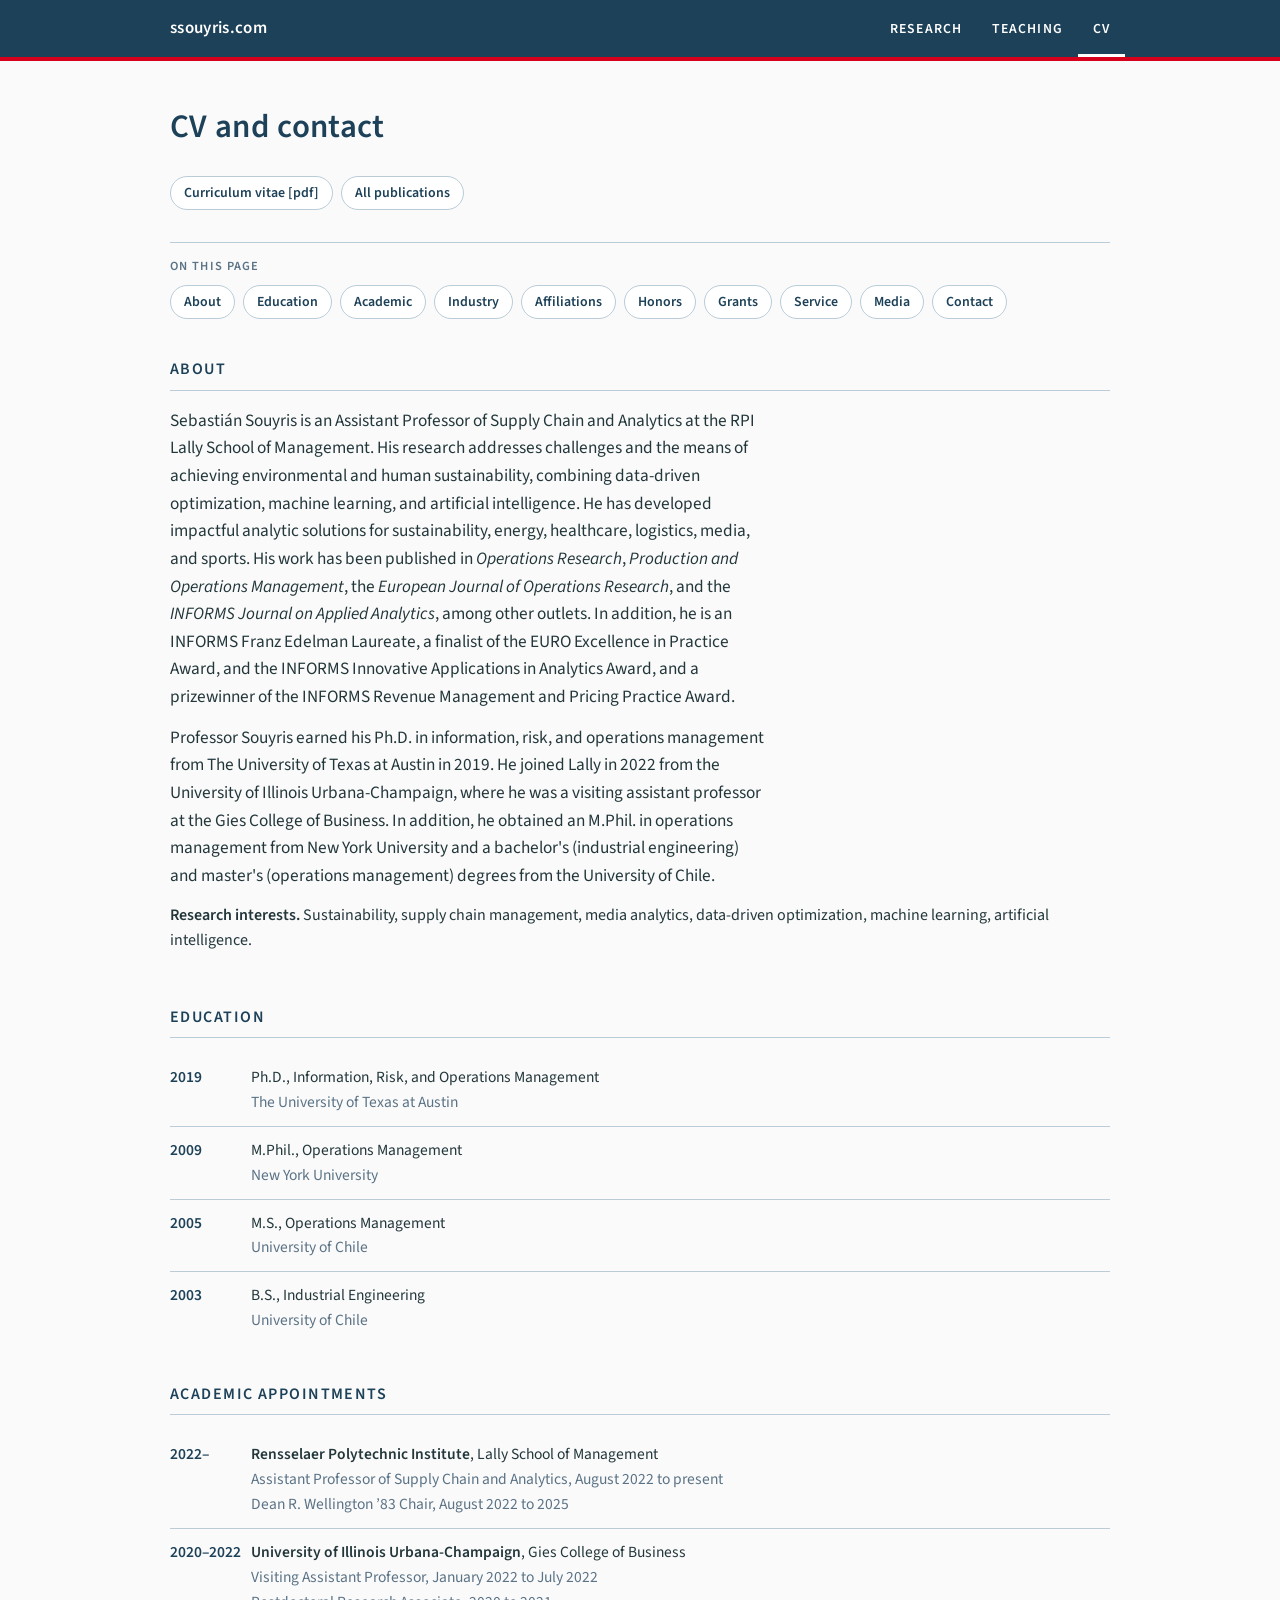
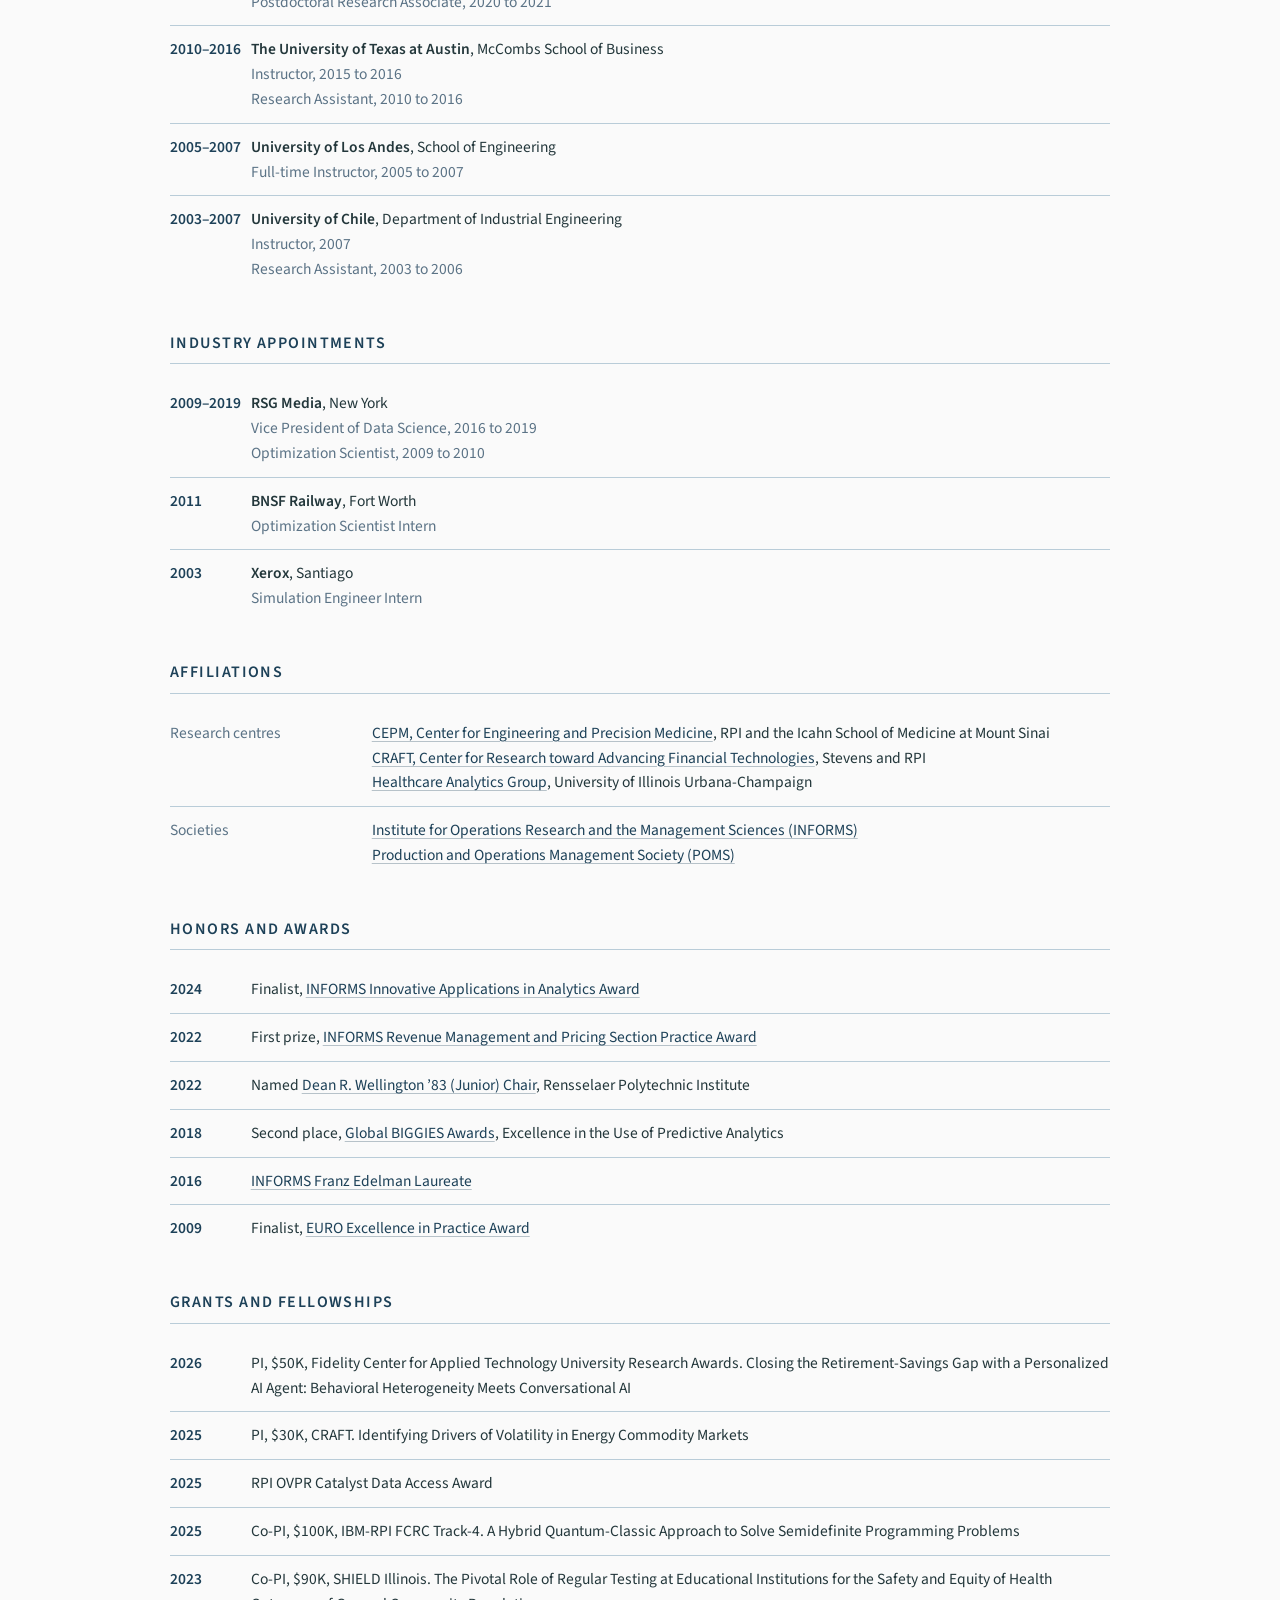
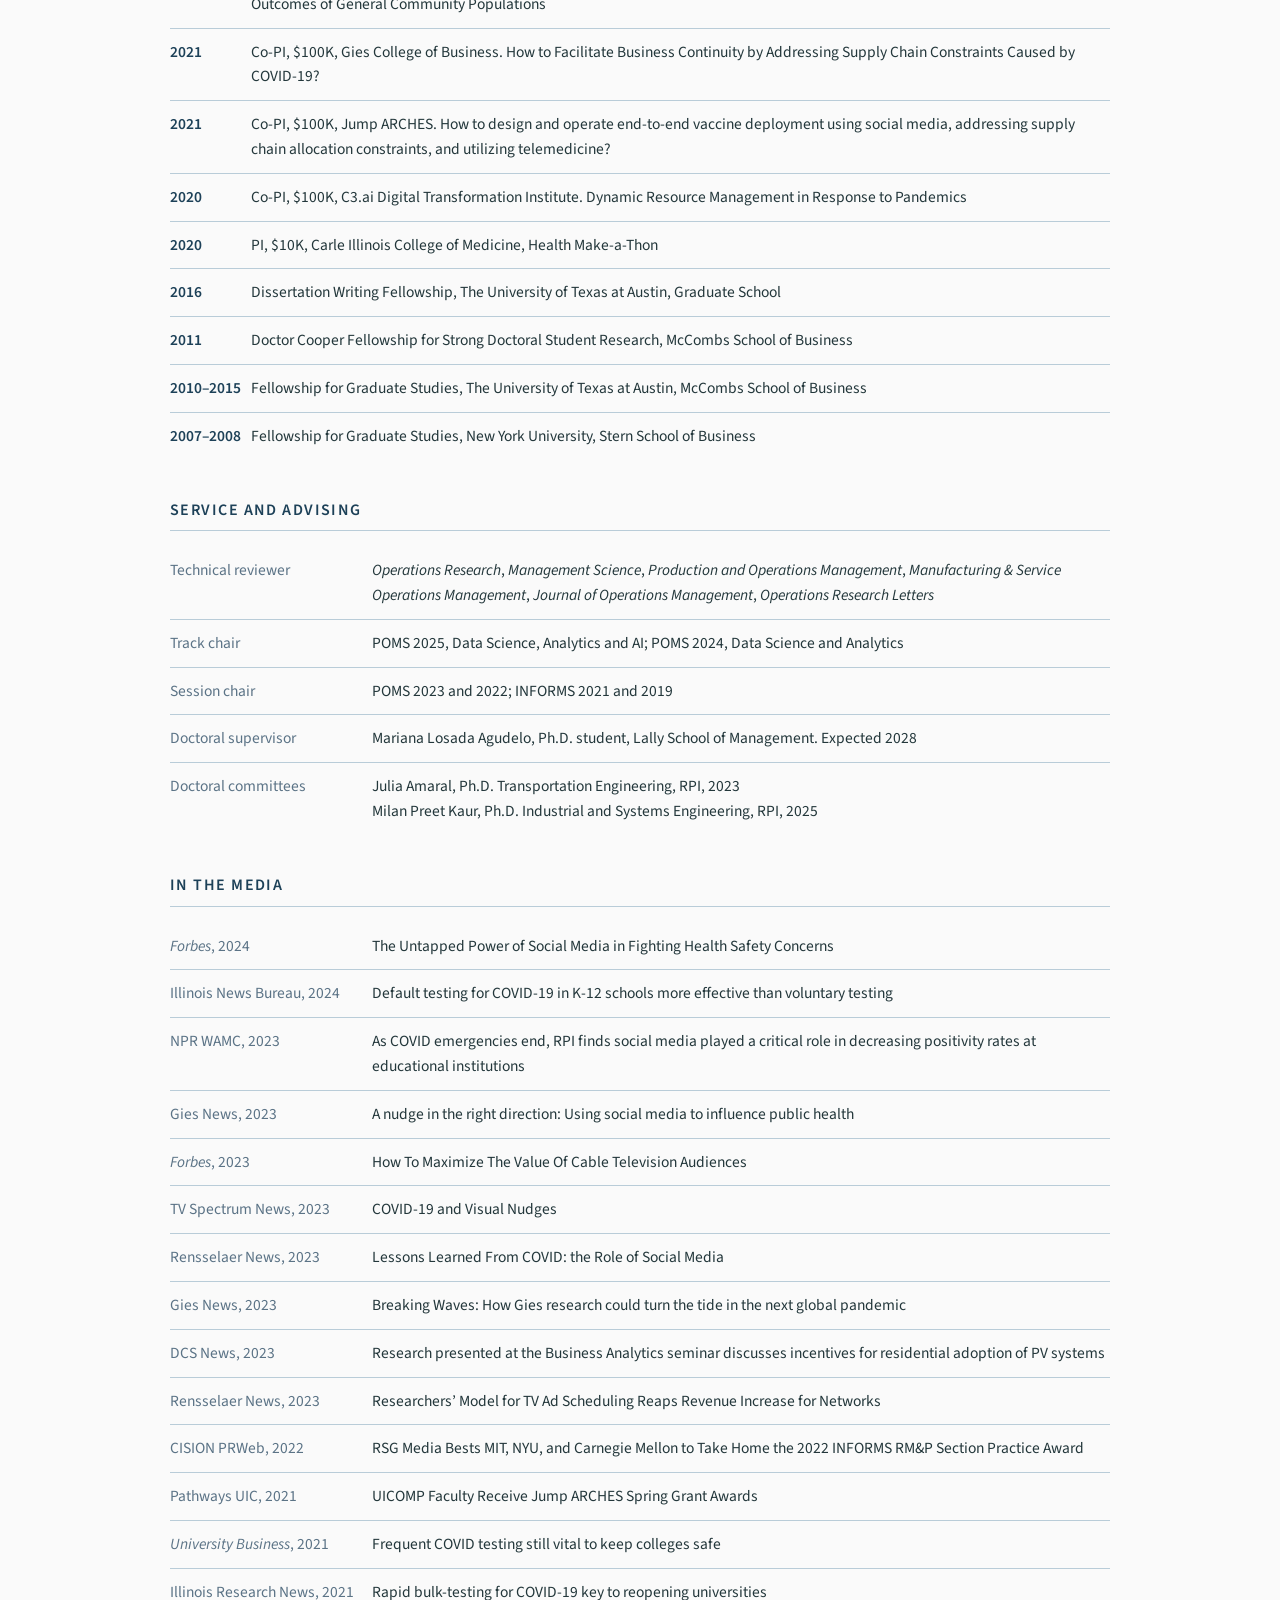
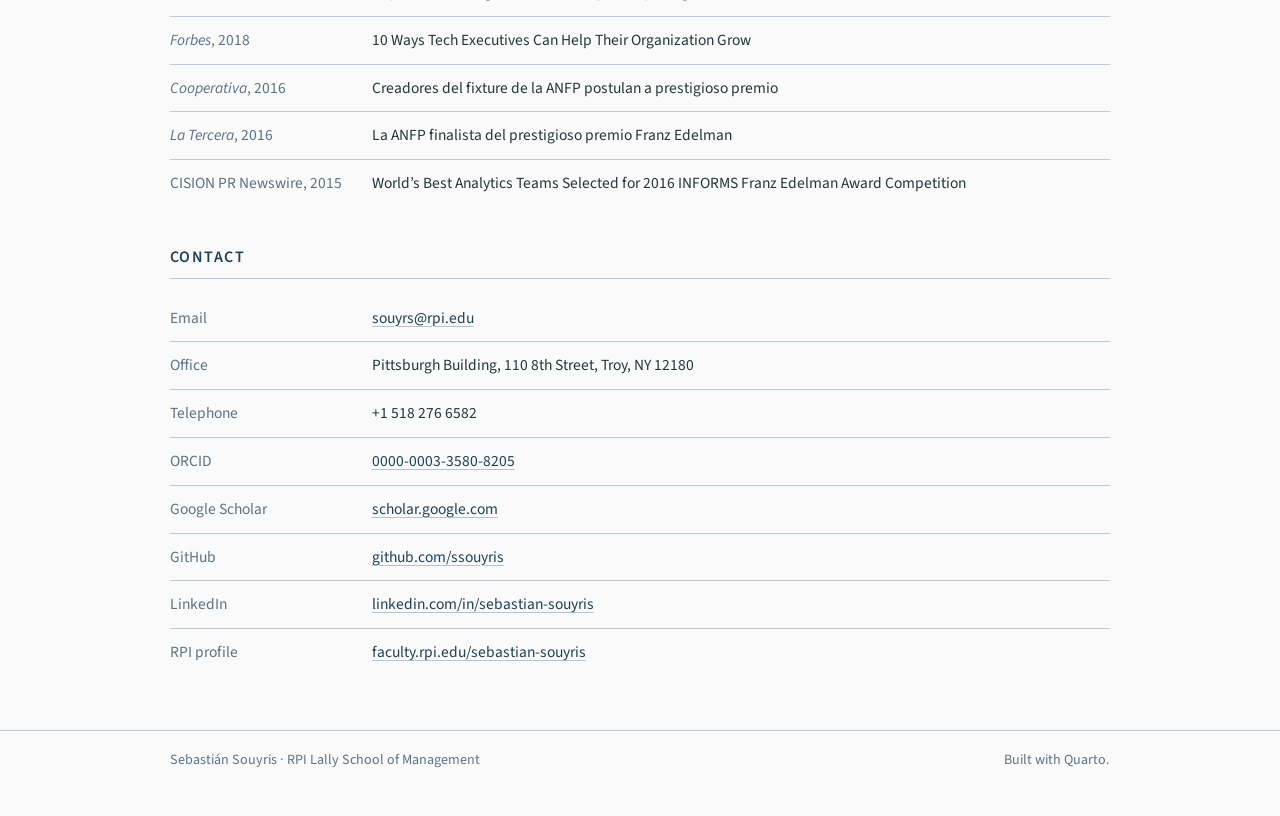
==== cv.html @ 38953be2 "Publish 2026-09-13 21:06 UTC (src fe95e74)" ====
<!DOCTYPE html>
<html xmlns="http://www.w3.org/1999/xhtml" lang="en" xml:lang="en"><head>

<meta charset="utf-8">
<meta name="generator" content="quarto-1.10.18">

<meta name="viewport" content="width=device-width, initial-scale=1.0, user-scalable=yes">

<meta name="description" content="Education, appointments, affiliations, grants, recognition, press, and contact details.">

<title>CV and contact | Sebastián Souyris</title>
<style>
/* Default styles provided by pandoc.
** See https://pandoc.org/MANUAL.html#variables-for-html for config info.
*/
span.smallcaps{font-variant: small-caps;}
div.columns{display: flex; gap: 1.5em;}
div.column{flex: auto;}
@media screen {
div.columns{gap: min(4vw, 1.5em);}
div.column{overflow-x: auto;}
}
div.hanging-indent{margin-left: 1.5em; text-indent: -1.5em;}
ul.task-list{list-style: none;}
ul.task-list li input[type="checkbox"] {
  width: 0.8em;
  margin: 0 0.8em 0.2em -1em; /* quarto-specific, see https://github.com/quarto-dev/quarto-cli/issues/4556 */ 
  vertical-align: middle;
}
.display.math{display: block; text-align: center; margin: 0.5rem auto;}
</style>


<!-- ============================================================
     _includes/head.html
     Wired to `include-in-header` in _quarto.yml, so it reaches all five
     pages. It carries the stylesheet, the icons, and the half of the
     link-preview card that is the same on every page.

     The paths are relative and the site is served from the ORIGIN ROOT
     (https://ssouyris.com/ since September 2026, no path prefix), so
     "assets/site.css" resolves from every page. A course site under
     /MGMT_4100/ would need the same care in reverse; this one does not.

     THE OTHER HALF OF THE CARD IS WRITTEN BY og.py, the second
     post-render step: og:title, og:description and og:url differ per
     page and are derived there from the page's own <title> and
     description, so neither is written twice. Everything below is
     invariant, which is what makes a static include the right place for
     it.

     og:image IS ABSOLUTE AND HAS TO BE. A crawler is not a browser
     resolving a relative path against the document; LinkedIn, Slack and
     X drop a relative og:image silently, which is the usual reason a
     link renders as a bare grey rectangle. This is the one absolute URL
     on the site, and it costs no request at page load because nothing
     but a crawler ever fetches it.

     THE CARD AND THE ICONS ARE BUILT, NOT DRAWN BY HAND:
     `python3 _design/make-card.py` regenerates all three from the
     portrait and the palette. Run it when the photograph or the design
     changes; the outputs are committed.

     NO <meta name="robots"> HERE. The course decks carry a noindex meta;
     this site is meant to be found. publish.sh fails if one appears.
     ============================================================ -->
<link rel="stylesheet" href="assets/site.css">
<meta name="author" content="Sebastián Souyris">

<!-- The tab mark. A 48-pixel PNG rather than a .ico: every browser in
     use reads PNG here, and one file at one size is one thing to keep
     right. apple-touch-icon is the home-screen tile on iOS, which
     ignores rel="icon" and falls back to a screenshot without it. -->
<link rel="icon" href="assets/favicon.png" type="image/png">
<link rel="apple-touch-icon" href="assets/apple-touch-icon.png">

<meta property="og:type" content="profile">
<meta property="og:site_name" content="Sebastián Souyris">
<meta property="og:locale" content="en_US">
<meta property="og:image" content="https://ssouyris.com/assets/og-card.png">
<meta property="og:image:width" content="1200">
<meta property="og:image:height" content="630">
<meta property="og:image:alt" content="Sebastián Souyris, Assistant Professor of Supply Chain and Analytics at the RPI Lally School of Management">

<!-- summary_large_image is the full-width card. The default, "summary",
     crops the same file to a small square beside the text and wastes
     the photograph. -->
<meta name="twitter:card" content="summary_large_image">
<meta name="twitter:image" content="https://ssouyris.com/assets/og-card.png">
<meta name="twitter:image:alt" content="Sebastián Souyris, Assistant Professor of Supply Chain and Analytics at the RPI Lally School of Management">


<!-- og.py: generated, do not edit here -->
<meta property="og:title" content="CV and contact">
<meta property="og:description" content="Education, appointments, affiliations, grants, recognition, press, and contact details.">
<meta property="og:url" content="https://ssouyris.com/cv.html">
<meta name="twitter:title" content="CV and contact">
<meta name="twitter:description" content="Education, appointments, affiliations, grants, recognition, press, and contact details.">
<!-- /og.py -->
</head>

<body>

<!-- ============================================================
     _includes/nav.html
     Wired to `include-before-body`, so every page opens with it.

     The CURRENT-PAGE marker is not here. One file serves five pages, so
     each page sets its own by writing
         <style>#nav-research{box-shadow:inset 0 -3px 0 #fff}</style>
     inside its own body block. CSS in the body is valid and applies, and
     it keeps the whole nav in one file.

     THREE ITEMS, NOT FOUR, since September 2026. `Research` and
     `Publications` were two views of the same dataset: the working
     papers appeared on both, under different groupings, so every visitor
     arriving at the bar had to guess which one held what they wanted and
     the guess cost a page load either way.

     Research keeps the slot because it is the thinking, four areas and
     the argument for each, which is the thing Google Scholar and SSRN
     cannot give anyone. publications.html is still published, still
     indexed, and is reached three ways: a chip at the top of the
     research page, the home page's selected block, and the CV.

     `#nav-publications` IS DELIBERATELY STILL DEFINED in site.css.
     publications.html sets it in its own body block, finds nothing in
     the bar, and marks its parent Research instead, which is where a
     reader on that page believes they are.
     ============================================================ -->
<a class="skip" href="#content">Skip to content</a>
<div class="topbar">
  <div class="inner">
    <!-- THE BRAND IS THE DOMAIN, not the name, since 13 September 2026.
         It matches the band across the top of the social card, which
         Sebasti&aacute;n asked the site to follow. The name is set large in
         the hero on the home page and is the <title> of every page, so
         it is not lost; what the bar carries instead is the address. -->
    <a class="brand" id="nav-home" href="index.html">ssouyris.com</a>
    <nav aria-label="Main">
      <a id="nav-research" href="research.html">Research</a>
      <a id="nav-teaching" href="teaching.html">Teaching</a>
      <a id="nav-cv" href="cv.html">CV</a>
    </nav>
  </div>
</div>
<main id="content">

<header id="title-block-header">
<h1 class="title">CV and contact | Sebastián Souyris</h1>

</header>


<style>#nav-cv{box-shadow:inset 0 -3px 0 #fff}</style>

<div class="band">
  <div class="pagehead">
    <h1>CV and contact</h1>
    <div class="chips">
      <a href="https://rpi.box.com/s/ws2qehr54d5icou5kx9tjodp3u2fgahl" target="_blank" rel="noopener">Curriculum vitae [pdf]</a>
      <!-- publications.html left the nav bar in September 2026, so every
           page that a reader can plausibly be on when they want the full
           list has to offer it. This page lists grants, awards and press
           and names no paper, which makes it the likeliest place to want
           one. -->
      <a href="publications.html">All publications</a>
    </div>
  </div>

  <!-- THE SECTION INDEX. Ten sections and four screens; before this the
       only way to reach Grants was to scroll past six other sections.
       The `id` on each <section> is what these point at, so adding a
       section means adding both, and site.css gives `section.sec[id]` a
       scroll-margin so the sticky bar does not cover the heading.

       NO `target`/`rel` HERE. These stay on the page, and the site's
       rule is that only a link that leaves it opens a window. -->
  <nav class="jumps" aria-label="Sections on this page">
    <span class="eyebrow">On this page</span>
    <div class="chips">
      <a href="#about">About</a>
      <a href="#education">Education</a>
      <a href="#academic">Academic</a>
      <a href="#industry">Industry</a>
      <a href="#affiliations">Affiliations</a>
      <a href="#honors">Honors</a>
      <a href="#grants">Grants</a>
      <a href="#service">Service</a>
      <a href="#media">Media</a>
      <a href="#contact">Contact</a>
    </div>
  </nav>

  <section class="sec" id="about">
    <h2>About</h2>
    <p class="lede">Sebastián Souyris is an Assistant Professor of
    Supply Chain and Analytics at the RPI Lally School of Management. His
    research addresses challenges and the means of achieving
    environmental and human sustainability, combining data-driven
    optimization, machine learning, and artificial intelligence. He has
    developed impactful analytic solutions for sustainability, energy,
    healthcare, logistics, media, and sports. His work has been published
    in <em>Operations Research</em>, <em>Production and Operations
    Management</em>, the <em>European Journal of Operations Research</em>,
    and the <em>INFORMS Journal on Applied Analytics</em>, among other
    outlets. In addition, he is an INFORMS Franz Edelman Laureate, a
    finalist of the EURO Excellence in Practice Award, and the INFORMS
    Innovative Applications in Analytics Award, and a prizewinner of the
    INFORMS Revenue Management and Pricing Practice Award.</p>
    <p class="lede">Professor Souyris earned his Ph.D. in information,
    risk, and operations management from The University of Texas at
    Austin in 2019. He joined Lally in 2022 from the University of
    Illinois Urbana-Champaign, where he was a visiting assistant
    professor at the Gies College of Business. In addition, he obtained
    an M.Phil. in operations management from New York University and a
    bachelor's (industrial engineering) and master's (operations
    management) degrees from the University of Chile.</p>
    <p><strong>Research interests.</strong> Sustainability, supply chain
    management, media analytics, data-driven optimization, machine
    learning, artificial intelligence.</p>
  </section>

  <section class="sec" id="education">
    <h2>Education</h2>
    
<table class="rows caption-top">
<colgroup>
<col style="width: 50%">
<col style="width: 50%">
</colgroup>
<tbody>
<tr class="odd">
<td class="yr">2019</td>
<td>Ph.D., Information, Risk, and Operations Management<br>
<span style="color:var(--muted)">The University of Texas at Austin</span></td>
</tr>
<tr class="even">
<td class="yr">2009</td>
<td>M.Phil., Operations Management<br>
<span style="color:var(--muted)">New York University</span></td>
</tr>
<tr class="odd">
<td class="yr">2005</td>
<td>M.S., Operations Management<br>
<span style="color:var(--muted)">University of Chile</span></td>
</tr>
<tr class="even">
<td class="yr">2003</td>
<td>B.S., Industrial Engineering<br>
<span style="color:var(--muted)">University of Chile</span></td>
</tr>
</tbody>
</table>

  </section>

  <section class="sec" id="academic">
    <h2>Academic appointments</h2>
    
<table class="rows caption-top">
<colgroup>
<col style="width: 50%">
<col style="width: 50%">
</colgroup>
<tbody>
<tr class="odd">
<td class="yr">2022–</td>
<td><strong>Rensselaer Polytechnic Institute</strong>, Lally School of Management<br>
<span style="color:var(--muted)">Assistant Professor of Supply Chain and Analytics, August 2022 to present<br>
Dean R. Wellington ’83 Chair, August 2022 to 2025</span></td>
</tr>
<tr class="even">
<td class="yr">2020–2022</td>
<td><strong>University of Illinois Urbana-Champaign</strong>, Gies College of Business<br>
<span style="color:var(--muted)">Visiting Assistant Professor, January 2022 to July 2022<br>
Postdoctoral Research Associate, 2020 to 2021</span></td>
</tr>
<tr class="odd">
<td class="yr">2010–2016</td>
<td><strong>The University of Texas at Austin</strong>, McCombs School of Business<br>
<span style="color:var(--muted)">Instructor, 2015 to 2016<br>
Research Assistant, 2010 to 2016</span></td>
</tr>
<tr class="even">
<td class="yr">2005–2007</td>
<td><strong>University of Los Andes</strong>, School of Engineering<br>
<span style="color:var(--muted)">Full-time Instructor, 2005 to 2007</span></td>
</tr>
<tr class="odd">
<td class="yr">2003–2007</td>
<td><strong>University of Chile</strong>, Department of Industrial Engineering<br>
<span style="color:var(--muted)">Instructor, 2007<br>
Research Assistant, 2003 to 2006</span></td>
</tr>
</tbody>
</table>

  </section>

  <section class="sec" id="industry">
    <h2>Industry appointments</h2>
    
<table class="rows caption-top">
<colgroup>
<col style="width: 50%">
<col style="width: 50%">
</colgroup>
<tbody>
<tr class="odd">
<td class="yr">2009–2019</td>
<td><strong>RSG Media</strong>, New York<br>
<span style="color:var(--muted)">Vice President of Data Science, 2016 to 2019<br>
Optimization Scientist, 2009 to 2010</span></td>
</tr>
<tr class="even">
<td class="yr">2011</td>
<td><strong>BNSF Railway</strong>, Fort Worth<br>
<span style="color:var(--muted)">Optimization Scientist Intern</span></td>
</tr>
<tr class="odd">
<td class="yr">2003</td>
<td><strong>Xerox</strong>, Santiago<br>
<span style="color:var(--muted)">Simulation Engineer Intern</span></td>
</tr>
</tbody>
</table>

  </section>

  <section class="sec" id="affiliations">
    <h2>Affiliations</h2>
    
<table class="rows caption-top">
<colgroup>
<col style="width: 50%">
<col style="width: 50%">
</colgroup>
<tbody>
<tr class="odd">
<td class="out">Research centres</td>
<td><a href="https://cepmresearch.org/" target="_blank" rel="noopener">CEPM, Center for Engineering and Precision Medicine</a>, RPI and the Icahn School of Medicine at Mount Sinai<br>
<a href="https://www.stevens.edu/craft" target="_blank" rel="noopener">CRAFT, Center for Research toward Advancing Financial Technologies</a>, Stevens and RPI<br>
<a href="https://heartanalytics.github.io/" target="_blank" rel="noopener">Healthcare Analytics Group</a>, University of Illinois Urbana-Champaign</td>
</tr>
<tr class="even">
<td class="out">Societies</td>
<td><a href="https://www.informs.org/" target="_blank" rel="noopener">Institute for Operations Research and the Management Sciences (INFORMS)</a><br>
<a href="https://www.poms.org/" target="_blank" rel="noopener">Production and Operations Management Society (POMS)</a></td>
</tr>
</tbody>
</table>

  </section>

  <section class="sec" id="honors">
    <h2>Honors and awards</h2>
    
<table class="rows caption-top">
<tbody>
<tr class="odd">
<td class="yr">2024</td>
<td>Finalist, <a href="https://connect.informs.org/discussion/innovative-applications-in-analytics-award-iaaa-finalists-announced-2#bme06cbbeb-91c5-4976-9a1c-6512e06322a9" target="_blank" rel="noopener">INFORMS Innovative Applications in Analytics Award</a></td>
</tr>
<tr class="even">
<td class="yr">2022</td>
<td>First prize, <a href="https://www.informs.org/Recognizing-Excellence/Community-Prizes/Revenue-Management-and-Pricing/Revenue-Management-and-Pricing-Practice-Award" target="_blank" rel="noopener">INFORMS Revenue Management and Pricing Section Practice Award</a></td>
</tr>
<tr class="odd">
<td class="yr">2022</td>
<td>Named <a href="https://catalog.rpi.edu/content.php?catoid=24&amp;navoid=608" target="_blank" rel="noopener">Dean R. Wellington ’83 (Junior) Chair</a>, Rensselaer Polytechnic Institute</td>
</tr>
<tr class="even">
<td class="yr">2018</td>
<td>Second place, <a href="https://newyork.bigdatamedia.org/winners/" target="_blank" rel="noopener">Global BIGGIES Awards</a>, Excellence in the Use of Predictive Analytics</td>
</tr>
<tr class="odd">
<td class="yr">2016</td>
<td><a href="https://www.informs.org/Recognizing-Excellence/INFORMS-Prizes/Franz-Edelman-Award/Franz-Edelman-Laureates2/Franz-Edelman-Laureates-Class-of-2016" target="_blank" rel="noopener">INFORMS Franz Edelman Laureate</a></td>
</tr>
<tr class="even">
<td class="yr">2009</td>
<td>Finalist, <a href="https://www.euro-online.org/web/pages/1667/previous-finalists-and-winners" target="_blank" rel="noopener">EURO Excellence in Practice Award</a></td>
</tr>
</tbody>
</table>

  </section>

  <section class="sec" id="grants">
    <h2>Grants and fellowships</h2>
    
<table class="rows caption-top">
<tbody>
<tr class="odd">
<td class="yr">2026</td>
<td>PI, $50K, Fidelity Center for Applied Technology University Research Awards. Closing the Retirement-Savings Gap with a Personalized AI Agent: Behavioral Heterogeneity Meets Conversational AI</td>
</tr>
<tr class="even">
<td class="yr">2025</td>
<td>PI, $30K, CRAFT. Identifying Drivers of Volatility in Energy Commodity Markets</td>
</tr>
<tr class="odd">
<td class="yr">2025</td>
<td>RPI OVPR Catalyst Data Access Award</td>
</tr>
<tr class="even">
<td class="yr">2025</td>
<td>Co-PI, $100K, IBM-RPI FCRC Track-4. A Hybrid Quantum-Classic Approach to Solve Semidefinite Programming Problems</td>
</tr>
<tr class="odd">
<td class="yr">2023</td>
<td>Co-PI, $90K, SHIELD Illinois. The Pivotal Role of Regular Testing at Educational Institutions for the Safety and Equity of Health Outcomes of General Community Populations</td>
</tr>
<tr class="even">
<td class="yr">2021</td>
<td>Co-PI, $100K, Gies College of Business. How to Facilitate Business Continuity by Addressing Supply Chain Constraints Caused by COVID-19?</td>
</tr>
<tr class="odd">
<td class="yr">2021</td>
<td>Co-PI, $100K, Jump ARCHES. How to design and operate end-to-end vaccine deployment using social media, addressing supply chain allocation constraints, and utilizing telemedicine?</td>
</tr>
<tr class="even">
<td class="yr">2020</td>
<td>Co-PI, $100K, C3.ai Digital Transformation Institute. Dynamic Resource Management in Response to Pandemics</td>
</tr>
<tr class="odd">
<td class="yr">2020</td>
<td>PI, $10K, Carle Illinois College of Medicine, Health Make-a-Thon</td>
</tr>
<tr class="even">
<td class="yr">2016</td>
<td>Dissertation Writing Fellowship, The University of Texas at Austin, Graduate School</td>
</tr>
<tr class="odd">
<td class="yr">2011</td>
<td>Doctor Cooper Fellowship for Strong Doctoral Student Research, McCombs School of Business</td>
</tr>
<tr class="even">
<td class="yr">2010–2015</td>
<td>Fellowship for Graduate Studies, The University of Texas at Austin, McCombs School of Business</td>
</tr>
<tr class="odd">
<td class="yr">2007–2008</td>
<td>Fellowship for Graduate Studies, New York University, Stern School of Business</td>
</tr>
</tbody>
</table>

  </section>

  <section class="sec" id="service">
    <h2>Service and advising</h2>
    
<table class="rows caption-top">
<colgroup>
<col style="width: 50%">
<col style="width: 50%">
</colgroup>
<tbody>
<tr class="odd">
<td class="out">Technical reviewer</td>
<td><em>Operations Research</em>, <em>Management Science</em>, <em>Production and Operations Management</em>, <em>Manufacturing &amp; Service Operations Management</em>, <em>Journal of Operations Management</em>, <em>Operations Research Letters</em></td>
</tr>
<tr class="even">
<td class="out">Track chair</td>
<td>POMS 2025, Data Science, Analytics and AI; POMS 2024, Data Science and Analytics</td>
</tr>
<tr class="odd">
<td class="out">Session chair</td>
<td>POMS 2023 and 2022; INFORMS 2021 and 2019</td>
</tr>
<tr class="even">
<td class="out">Doctoral supervisor</td>
<td>Mariana Losada Agudelo, Ph.D. student, Lally School of Management. Expected 2028</td>
</tr>
<tr class="odd">
<td class="out">Doctoral committees</td>
<td>Julia Amaral, Ph.D. Transportation Engineering, RPI, 2023<br>
Milan Preet Kaur, Ph.D. Industrial and Systems Engineering, RPI, 2025</td>
</tr>
</tbody>
</table>

  </section>

  <section class="sec" id="media">
    <h2>In the media</h2>
    
<table class="rows caption-top">
<tbody>
<tr class="odd">
<td class="out"><em>Forbes</em>, 2024</td>
<td>The Untapped Power of Social Media in Fighting Health Safety Concerns</td>
</tr>
<tr class="even">
<td class="out">Illinois News Bureau, 2024</td>
<td>Default testing for COVID-19 in K-12 schools more effective than voluntary testing</td>
</tr>
<tr class="odd">
<td class="out">NPR WAMC, 2023</td>
<td>As COVID emergencies end, RPI finds social media played a critical role in decreasing positivity rates at educational institutions</td>
</tr>
<tr class="even">
<td class="out">Gies News, 2023</td>
<td>A nudge in the right direction: Using social media to influence public health</td>
</tr>
<tr class="odd">
<td class="out"><em>Forbes</em>, 2023</td>
<td>How To Maximize The Value Of Cable Television Audiences</td>
</tr>
<tr class="even">
<td class="out">TV Spectrum News, 2023</td>
<td>COVID-19 and Visual Nudges</td>
</tr>
<tr class="odd">
<td class="out">Rensselaer News, 2023</td>
<td>Lessons Learned From COVID: the Role of Social Media</td>
</tr>
<tr class="even">
<td class="out">Gies News, 2023</td>
<td>Breaking Waves: How Gies research could turn the tide in the next global pandemic</td>
</tr>
<tr class="odd">
<td class="out">DCS News, 2023</td>
<td>Research presented at the Business Analytics seminar discusses incentives for residential adoption of PV systems</td>
</tr>
<tr class="even">
<td class="out">Rensselaer News, 2023</td>
<td>Researchers’ Model for TV Ad Scheduling Reaps Revenue Increase for Networks</td>
</tr>
<tr class="odd">
<td class="out">CISION PRWeb, 2022</td>
<td>RSG Media Bests MIT, NYU, and Carnegie Mellon to Take Home the 2022 INFORMS RM&amp;P Section Practice Award</td>
</tr>
<tr class="even">
<td class="out">Pathways UIC, 2021</td>
<td>UICOMP Faculty Receive Jump ARCHES Spring Grant Awards</td>
</tr>
<tr class="odd">
<td class="out"><em>University Business</em>, 2021</td>
<td>Frequent COVID testing still vital to keep colleges safe</td>
</tr>
<tr class="even">
<td class="out">Illinois Research News, 2021</td>
<td>Rapid bulk-testing for COVID-19 key to reopening universities</td>
</tr>
<tr class="odd">
<td class="out"><em>Forbes</em>, 2018</td>
<td>10 Ways Tech Executives Can Help Their Organization Grow</td>
</tr>
<tr class="even">
<td class="out"><em>Cooperativa</em>, 2016</td>
<td>Creadores del fixture de la ANFP postulan a prestigioso premio</td>
</tr>
<tr class="odd">
<td class="out"><em>La Tercera</em>, 2016</td>
<td>La ANFP finalista del prestigioso premio Franz Edelman</td>
</tr>
<tr class="even">
<td class="out">CISION PR Newswire, 2015</td>
<td>World’s Best Analytics Teams Selected for 2016 INFORMS Franz Edelman Award Competition</td>
</tr>
</tbody>
</table>

  </section>

  <section class="sec" id="contact">
    <h2>Contact</h2>
    
<table class="rows caption-top">
<tbody>
<tr class="odd">
<td class="out">Email</td>
<td><a href="mailto:souyrs@rpi.edu">souyrs@rpi.edu</a></td>
</tr>
<tr class="even">
<td class="out">Office</td>
<td>Pittsburgh Building, 110 8th Street, Troy, NY 12180</td>
</tr>
<tr class="odd">
<td class="out">Telephone</td>
<td>+1 518 276 6582</td>
</tr>
<tr class="even">
<td class="out">ORCID</td>
<td><a href="https://orcid.org/0000-0003-3580-8205" target="_blank" rel="noopener">0000-0003-3580-8205</a></td>
</tr>
<tr class="odd">
<td class="out">Google Scholar</td>
<td><a href="https://scholar.google.com/citations?user=FdBsldYAAAAJ&amp;hl=en" target="_blank" rel="noopener">scholar.google.com</a></td>
</tr>
<tr class="even">
<td class="out">GitHub</td>
<td><a href="https://github.com/ssouyris" target="_blank" rel="noopener">github.com/ssouyris</a></td>
</tr>
<tr class="odd">
<td class="out">LinkedIn</td>
<td><a href="https://www.linkedin.com/in/sebastian-souyris/" target="_blank" rel="noopener">linkedin.com/in/sebastian-souyris</a></td>
</tr>
<tr class="even">
<td class="out">RPI profile</td>
<td><a href="https://faculty.rpi.edu/sebastian-souyris" target="_blank" rel="noopener">faculty.rpi.edu/sebastian-souyris</a></td>
</tr>
</tbody>
</table>

  </section>
</div>

</main>
<!-- ============================================================
     _includes/foot.html
     Wired to `include-after-body`. It closes the <main> that nav.html
     opened, which is why the two files are a pair: dropping one from
     _quarto.yml leaves the document unbalanced.
     ============================================================ -->
<footer class="sitefoot">
  <div class="inner">
    <div>
      <a href="https://faculty.rpi.edu/sebastian-souyris" target="_blank" rel="noopener">Sebastián Souyris</a>
      ·
      <a href="https://www.rpi.edu/" target="_blank" rel="noopener">RPI</a>
      <a href="https://lally.rpi.edu/" target="_blank" rel="noopener">Lally School of Management</a>
    </div>
    <div>Built with <a href="https://quarto.org/" target="_blank" rel="noopener">Quarto</a>.</div>
  </div>
</footer>

<!-- ============================================================
     THE ONLY SCRIPT THIS SITE WRITES. Two jobs, no dependency, no
     request.

     ONE, IT LABELS THE CURRENT PAGE FOR A SCREEN READER. The marker a
     sighted reader sees is a white underline, drawn in CSS. A screen
     reader cannot see it, so without a label it reads the four nav
     links with nothing to separate the page you are on from the three
     you are not. `aria-current="page"` is that label and it renders
     nothing.

     IT FINDS THE LINK BY READING THE MARKER RATHER THAN BY MATCHING THE
     URL. One include serves five pages, so each page draws its own
     marker with a one-line <style> in its body. A URL map here would be
     a second copy of that knowledge and would drift: publications.html
     deliberately marks Research, since Publications has no nav item of
     its own, and a map would have to know that. Reading the computed
     inset shadow cannot disagree with what is on screen, because it IS
     what is on screen. Nothing else in the bar sets an inset shadow
     [measured: box-shadow appears in one declaration in site.css].

     TWO, IT PUBLISHES THE STICKY BAR'S MEASURED HEIGHT as --barclear,
     which site.css adds to the scroll-margin of every linked section so
     a heading jumped to from the CV index lands below the bar instead
     of under it.

     WHY MEASURE RATHER THAN HARDCODE. The bar's height is not a
     function of viewport width. Its five nav items wrap against the
     brand, so between 320 and 700 pixels the height moves 58, 120, 58,
     162, 120 and back, flipping every four pixels in places [measured,
     one render, 96 widths]. A fixed scroll-margin is therefore right at
     some widths and wrong at others by up to 100 pixels, and no set of
     media queries fixes a value that is not monotonic in the thing the
     query tests.

     ResizeObserver fires on the wrap itself, not on resize, so it
     catches the case a resize listener misses: a font loading late and
     pushing the nav onto a second line after layout has settled.

     BOTH FAIL SAFE. If the script never runs, the visible marker is
     unaffected (it is CSS), the aria label is simply absent, and the
     --barclear fallback in the CSS (61px, the desktop height) applies,
     so the only cost is a heading landing under the bar at some narrow
     widths. Nothing on the page depends on this file.
     ============================================================ -->
<script>
  (function () {
    var bar = document.querySelector('.topbar');
    if (!bar) return;

    var links = bar.querySelectorAll('a');
    for (var i = 0; i < links.length; i++) {
      if (getComputedStyle(links[i]).boxShadow.indexOf('inset') > -1) {
        links[i].setAttribute('aria-current', 'page');
        break;
      }
    }

    if (!window.ResizeObserver) return;
    var set = function () {
      document.documentElement.style.setProperty(
        '--barclear', Math.round(bar.getBoundingClientRect().height) + 'px');
    };
    new ResizeObserver(set).observe(bar);
    set();
  })();
</script>




</body></html>
---- assets/site.css ----
/* ============================================================
   site.css
   The whole visual system for https://ssouyris.com/.

   The palette is the deck theme's, repeated rather than imported: these
   pages render through Quarto's html format, which never compiles
   theme.scss. Keep these seven values in step with
   Slide-deck-template/_extensions/slide-deck/theme.scss lines 36-49 if
   the palette ever moves.

   Paths here are relative to THIS FILE, which lands at
   _output/assets/site.css, so assets/fonts/x.woff2 is fonts/x.woff2.
   ============================================================ */

:root {
  --deckblue: #1D4158;
  --rpired:   #D6001C;
  --ink:      #23373B;
  --paper:    #FAFAFA;
  --gray:     #B9CCD8;
  --tint:     #EFF2F3;
  --muted:    #5B7386;

  --gutter: 52px;

  /* The sticky bar's height, overwritten at runtime by the script in
     _includes/foot.html with the value it measures. 61px is the
     desktop height and is what applies if that never runs. Declared
     here so the fallback lives in one place rather than inside the
     `var()` call that uses it. */
  --barclear: 61px;

  /* THE ONE NUMBER THAT SETS THE PAGE'S WIDTH, and it is derived rather
     than chosen. The nav bar, every section hairline and the footer all
     take it, so the content column is `--measure` minus two gutters:

         1044 - 2 x 52 = 940

     940 is the hero's width, which is itself forced (see the long note
     above `.hero`: the bio at a readable 64ch plus a photograph that
     stays portrait-shaped comes to about 940, and stretching the pair
     wider opens a hole in the middle).

     It was 1180 until 13 September 2026. The hero was capped at 940
     while everything else kept the full 1076px content column, so the
     photograph's right edge stopped 136px short of the nav's last item
     and of every hairline below it [measured at 1440 and 1600]. Two
     right edges on one page, 136px apart, is the kind of thing that
     reads as "the page is too wide" without the cause being obvious.
     Sebastián saw it and asked for the menu to come left to the photo.

     Change this and the whole site moves together. Do not reintroduce a
     width on any single block: that is what broke the alignment. */
  --measure: 1044px;
}

/* ------------------------------------------------------------
   The two faces, from the same woff2 files the decks load.

   Two unicode ranges each. The latin file covers ASCII and the common
   accents; latin-ext covers the rest, and this site needs it: Cortés,
   Ordoñez, Durán, Sauré, Ramírez and Alarcón all appear in the
   publication list, and without the ext file the browser falls back
   mid-word and the accented letter changes typeface.
   ------------------------------------------------------------ */
@font-face {
  font-family: "Source Sans 3"; font-style: normal; font-weight: 400;
  font-display: swap;
  src: url("fonts/source-sans-3-latin-400-normal.woff2") format("woff2");
  unicode-range: U+0000-00FF,U+0131,U+0152-0153,U+02BB-02BC,U+02C6,U+02DA,
    U+02DC,U+0304,U+0308,U+0329,U+2000-206F,U+20AC,U+2122,U+2191,U+2193,
    U+2212,U+2215,U+FEFF,U+FFFD;
}
@font-face {
  font-family: "Source Sans 3"; font-style: normal; font-weight: 400;
  font-display: swap;
  src: url("fonts/source-sans-3-latin-ext-400-normal.woff2") format("woff2");
  unicode-range: U+0100-02BA,U+02BD-02C5,U+02C7-02CC,U+02CE-02D7,U+02DD-02FF,
    U+0304,U+0308,U+0329,U+1D00-1DBF,U+1E00-1E9F,U+1EF2-1EFF,U+2020,
    U+20A0-20AB,U+20AD-20C0,U+2113,U+2C60-2C7F,U+A720-A7FF;
}
@font-face {
  font-family: "Source Sans 3"; font-style: normal; font-weight: 600;
  font-display: swap;
  src: url("fonts/source-sans-3-latin-600-normal.woff2") format("woff2");
  unicode-range: U+0000-00FF,U+0131,U+0152-0153,U+02BB-02BC,U+02C6,U+02DA,
    U+02DC,U+0304,U+0308,U+0329,U+2000-206F,U+20AC,U+2122,U+2191,U+2193,
    U+2212,U+2215,U+FEFF,U+FFFD;
}
@font-face {
  font-family: "Source Sans 3"; font-style: normal; font-weight: 600;
  font-display: swap;
  src: url("fonts/source-sans-3-latin-ext-600-normal.woff2") format("woff2");
  unicode-range: U+0100-02BA,U+02BD-02C5,U+02C7-02CC,U+02CE-02D7,U+02DD-02FF,
    U+0304,U+0308,U+0329,U+1D00-1DBF,U+1E00-1E9F,U+1EF2-1EFF,U+2020,
    U+20A0-20AB,U+20AD-20C0,U+2113,U+2C60-2C7F,U+A720-A7FF;
}
@font-face {
  font-family: "Source Sans 3"; font-style: italic; font-weight: 400;
  font-display: swap;
  src: url("fonts/source-sans-3-latin-400-italic.woff2") format("woff2");
  unicode-range: U+0000-00FF,U+0131,U+0152-0153,U+02BB-02BC,U+02C6,U+02DA,
    U+02DC,U+0304,U+0308,U+0329,U+2000-206F,U+20AC,U+2122,U+2191,U+2193,
    U+2212,U+2215,U+FEFF,U+FFFD;
}
@font-face {
  font-family: "Source Sans 3"; font-style: italic; font-weight: 400;
  font-display: swap;
  src: url("fonts/source-sans-3-latin-ext-400-italic.woff2") format("woff2");
  unicode-range: U+0100-02BA,U+02BD-02C5,U+02C7-02CC,U+02CE-02D7,U+02DD-02FF,
    U+0304,U+0308,U+0329,U+1D00-1DBF,U+1E00-1E9F,U+1EF2-1EFF,U+2020,
    U+20A0-20AB,U+20AD-20C0,U+2113,U+2C60-2C7F,U+A720-A7FF;
}

/* ------------------------------------------------------------
   Base
   ------------------------------------------------------------ */
*, *::before, *::after { box-sizing: border-box; }

/* Quarto builds its own <header id="title-block-header"> from the YAML
   `title:`, which would sit above the nav as a second banner. The title
   stays in the YAML because it is what fills <title> and the tab. */
header#title-block-header { display: none !important; }

body {
  margin: 0;
  background: var(--paper);
  color: var(--ink);
  font-family: "Source Sans 3", "Helvetica Neue", "Segoe UI", Helvetica,
               Arial, sans-serif;
  font-size: 16px;
  line-height: 1.6;
  -webkit-font-smoothing: antialiased;
}
/* LINKS CARRY NO UNDERLINE AT REST, with one scoped exception below.
   The colour separates them from the body text; the underline arrives on
   hover, which is where a reader asks "is this clickable?". The CV page
   alone holds forty links inside tables, and underlining them all at rest
   turned the page into a field of rules. */
a { color: var(--deckblue); text-decoration: none; }
a:hover, a:focus {
  color: var(--rpired);
  text-decoration: underline; text-decoration-thickness: 1px;
  text-underline-offset: 2px;
}

/* ------------------------------------------------------------
   THE EXCEPTION, AND IT IS A CONFORMANCE REQUIREMENT RATHER THAN A
   PREFERENCE. WCAG 1.4.1 Use of Color, Level A: colour may not be the
   only way a link is distinguished from the text around it. The
   threshold for identifying something by colour alone is 3:1 against
   its surroundings.

   Measured: --deckblue #1D4158 against --ink #23373B is 1.16:1. A
   reader with deuteranopia sees an unbroken run of text.

   NO BLUE FIXES THIS. The whole range was walked against both the body
   colour and the ground [measured]:

       link        vs body text    vs paper
       #1D4158       1.16            10.32   (current)
       #15406B       1.18            10.17
       #1257A0       1.72             6.95
       #0B5CA8       1.85             6.47   (already too bright for the page)

   Every value approaching 3:1 against the ink loses its contrast against
   the paper. A non-colour cue is the only conformant option, so the 37
   links that sit inside a sentence get one.

   SCOPE IS THE WHOLE DESIGN OF THIS RULE. A link that is the entire
   content of a chip, a nav item, a .doi line or a table cell is
   identified by position, the same way a menu item is, and stays bare.
   Only a link with text running either side of it is ambiguous. That is
   17 of the CV's links rather than all forty, which is what the original
   objection was about.

   The underline is set at 30% alpha and pushed 3px clear of the
   baseline, which is how the FT and the NYT set in-body links: present
   to the eye, quiet enough not to read as a rule. On hover it goes to
   full strength along with the colour change.
   ------------------------------------------------------------ */
.hero .role a,
main p a,
main .lede a,
table.rows td a,
.now .when a {
  text-decoration: underline;
  text-decoration-thickness: 1px;
  text-decoration-color: rgba(29, 65, 88, .30);
  text-underline-offset: 3px;
}
.hero .role a:hover, .hero .role a:focus,
main p a:hover, main p a:focus,
main .lede a:hover, main .lede a:focus,
table.rows td a:hover, table.rows td a:focus,
.now .when a:hover, .now .when a:focus {
  text-decoration-color: currentColor;
}

/* The DOI line is handled where it is defined, further down: it already
   uses a border-bottom rather than text-decoration, for a reason given
   there, so its rest state is set on that border instead. */
em { font-style: italic; }

/* The skip link is invisible until a keyboard lands on it. Every page
   opens with a nav of five items, and without this a screen-reader or
   keyboard user walks all five on every page before reaching content. */
.skip {
  position: absolute; left: -9999px; top: 0; z-index: 20;
  background: var(--rpired); color: #fff; padding: 10px 16px;
  font-weight: 600; text-decoration: none;
}
.skip:focus { left: 0; color: #fff; }

/* ------------------------------------------------------------
   The bar every page carries
   ------------------------------------------------------------ */
.topbar {
  background: var(--deckblue);
  border-bottom: 4px solid var(--rpired);
  position: sticky; top: 0; z-index: 10;
}
.topbar .inner {
  max-width: var(--measure); margin: 0 auto;
  padding: 0 var(--gutter);
  display: flex; align-items: center; justify-content: space-between;
  gap: 20px; flex-wrap: wrap;
}
/* THE BRAND IS THE DOMAIN, IN LOWERCASE. It was uppercase for one
   round, matching the social card's top band, and Sebastián asked for
   lowercase instead.

   The tracking came down with the case. The card's 0.136em is right for
   capitals, which need air between them to stay legible; the same value
   on lowercase pulls the word apart and reads as a mistake. .02em is
   enough to keep the domain from looking cramped beside the 4px red
   rule and no more.

   The size goes back up to 1.06rem: lowercase occupies less width and
   reads smaller than capitals at the same value. It stays larger than
   the nav items on the right (.86rem) so the bar still has an anchor. */
.brand {
  color: #fff; text-decoration: none; font-weight: 600; font-size: 1.06rem;
  letter-spacing: .02em; padding: 15px 0;
}
.brand:hover, .brand:focus { color: #fff; opacity: .82; }
/* THE NEGATIVE MARGIN IS WHAT CENTRES THE CURRENT-PAGE MARKER, and it
   pairs with the padding on `:last-child` below. Read the two together.

   The last item used to carry `padding-right: 0` so that its box ended
   exactly on the content column's right edge. That kept the TEXT flush,
   which is right, but it left the item's padding box 15px wider on the
   left than on the right, and the marker is an inset shadow that spans
   that box: under CV the white rule ran from 1158 to 1190 while the
   letters ran from 1173 to 1190, overhanging 15px on one side and 0 on
   the other [measured].

   So the padding goes back to symmetric and the whole nav is pulled
   right by the same 15px instead. The text still ends on the content
   edge, the marker is now centred on it, and the 15px of box that hangs
   past the edge is navy on navy inside the gutter. */
.topbar nav { display: flex; flex-wrap: wrap; margin-right: -15px; }
.topbar nav a {
  color: #fff; text-decoration: none; font-size: .86rem; font-weight: 600;
  letter-spacing: .08em; text-transform: uppercase;
  padding: 17px 15px; border-bottom: 3px solid transparent;
  margin-bottom: -3px;
}
/* Symmetric, like every other item. See the negative margin above. */
.topbar nav a:last-child { padding-right: 15px; }
.topbar nav a:hover, .topbar nav a:focus {
  color: #fff; background: rgba(255,255,255,.09);
}
/* THE CURRENT-PAGE MARKER, and it was invisible on every page from the
   first render until 13 September 2026.

   Each page marks its own item in a <style> block in its own body,
   because include-before-body serves one nav file to all five, and the
   declaration it wrote was `border-bottom-color: var(--rpired)`. The nav
   item's border-bottom is 3px with `margin-bottom: -3px`, so it lands at
   y 57-60. The bar's own rule is 4px of the SAME RED at y 57-61
   [measured]. The marker was painted inside the rule, red on red,
   1.00:1. Nothing was ever shown.

   index.qmd already knew this. Its comment says a border-bottom "would
   collide with the bar's own 4px red rule, so this is an inset shadow
   sitting just above it", and the brand marker has been a box-shadow
   since day one. The reasoning was never carried across to the nav.

   So the nav uses the brand's mechanism, with one change: WHITE rather
   than red. An inset shadow paints inside the link's own box, which is
   navy, and red on navy is 1.99:1 against the 3:1 a state indicator
   wants. White is 10.77:1 and matches the type it sits under. */
/* MATCHED BY THE ONE-LINE <style> EACH PAGE WRITES IN ITS OWN BODY, by
   id: `#nav-cv{box-shadow:inset 0 -3px 0 #fff}`. This rule holds the
   shape so the pages only restate the id.

   It used to read `[aria-current="page"], .is-current`, and NOTHING ON
   THE SITE SET EITHER [measured]: two selectors that matched zero
   elements on all five pages while the marker was really being drawn by
   the per-page blocks.

   aria-current IS set now, by the script in _includes/foot.html, which
   finds the marked link by reading this declaration back off the
   computed style. DELIBERATELY NOT A SELECTOR HERE: if
   `[aria-current="page"]` also drew the shadow, the script's test would
   be reading its own output. The attribute is for a screen reader, this
   declaration is for the eye, and they are kept one-directional. */
.topbar nav a.is-current {
  box-shadow: inset 0 -3px 0 #fff;
}

/* ------------------------------------------------------------
   Page furniture
   ------------------------------------------------------------ */
.band { max-width: var(--measure); margin: 0 auto; padding: 0 var(--gutter); }
main { display: block; }

.pagehead { padding: 40px 0 6px; }
.pagehead h1 {
  margin: 0; font-size: 2.05rem; font-weight: 600; color: var(--deckblue);
  letter-spacing: .01em;
}
.pagehead p.stand {
  margin: 12px 0 0; font-size: 1.06rem; color: var(--muted);
  max-width: 68ch; line-height: 1.6;
}

section.sec { padding: 38px 0 0; }
section.sec > h2 {
  margin: 0 0 16px; font-size: 1rem; font-weight: 600; color: var(--deckblue);
  text-transform: uppercase; letter-spacing: .09em;
  padding-bottom: 7px; border-bottom: 1px solid var(--gray);
}
section.sec h3 { font-size: 1.05rem; color: var(--deckblue); font-weight: 600;
  margin: 0; }
p { margin: 13px 0; }
p.lede { font-size: 1.08rem; max-width: 66ch; }

/* ------------------------------------------------------------
   Home: the hero

   THE PHOTOGRAPH SITS ON THE RIGHT AND ENDS WHERE THE PROSE ENDS.

   Two named areas in one column each, and a third row for the chips:

       text   photo
       chips  photo(no)

   The grid is two columns and two rows. `.hero-text` takes row 1 of
   column 1, `.chips` row 2 of column 1, and the image row 1 of column 2
   alone. Because a grid item stretches to its row by default, the image
   fills exactly the height of the text above the chips, which is what
   makes its bottom edge land on the last line of the bio rather than on
   the chips below it.

   `object-fit: cover` with `object-position` a little above centre is
   what lets a fixed box hold a portrait of any proportion without
   distorting it: the image is scaled to fill and the overflow is
   cropped from the bottom, where a portrait has least to lose.
   ------------------------------------------------------------ */
/* THE HERO SETS THE PAGE'S WIDTH, and carries no width of its own.

   The arithmetic runs one way. The bio is capped at a readable measure
   (509px at 64ch) and the photograph has to stay roughly portrait-shaped
   or `cover` starts cropping his shoulders: at 442px tall, its natural
   width is 297px, and it is drawn at 360. Text plus gap plus photo is
   about 940px, so 940 is what the content column should be, and
   `--measure` is set to 940 plus two gutters for exactly that reason.

   Stretching the pair wider does not work: at the old 1076px column it
   left 244px of dead air in the middle [measured], because widening
   either side is blocked (a 70-character measure is the limit of
   comfortable reading, and a photograph wide enough to close the
   distance is no longer a portrait).

   The first fix capped THE HERO at 940 and left the rest of the page at
   1076. That traded a hole in the middle for two right edges 136px
   apart, which is worse: the photograph stopped short of the nav and of
   every hairline under it. Setting the page to the hero instead makes
   one edge for everything. So: no max-width here. */
.hero {
  display: grid;
  grid-template-columns: 1fr var(--portrait-w, 360px);
  grid-template-rows: auto auto;
  column-gap: 40px;
  padding: 48px 0 8px;
}
.hero-text { grid-column: 1; grid-row: 1; }
/* The chips span BOTH columns. Held to column 1 they were confined to
   the text's 540px and the sixth one wrapped to a second line; across
   the full 940px the six sit on one row, and the run of pills anchors
   the whole hero block rather than just the prose half. */
.hero .chips { grid-column: 1 / -1; grid-row: 2; }
.hero img.portrait {
  grid-column: 2; grid-row: 1;
  align-self: stretch;
  width: 100%;
  /* `height: 0` WITH `min-height: 100%`, and the pair is load-bearing.
     A row sized `auto` takes the tallest item in it, and an image's
     intrinsic height counts: at 320px wide this portrait is 475px tall,
     which was taller than the prose and so the image was setting the
     row height and then filling it, landing 32px below the last line
     [measured]. `height: 0` drops its contribution to the row to
     nothing, so the row is sized by the text alone; `min-height: 100%`
     then stretches it back to exactly that height. */
  height: 0; min-height: 100%;
  object-fit: cover; object-position: 50% 22%;
  display: block;
  border: 1px solid var(--gray); background: var(--tint);
}
.hero h1 {
  margin: 0; font-size: 2.35rem; font-weight: 600; color: var(--deckblue);
  letter-spacing: .01em; line-height: 1.16;
}
.hero .role { margin: 10px 0 0; font-size: 1.06rem; color: var(--muted);
  line-height: 1.5; }
/* The rule stops just past the prose rather than running the width of
   the column. Both take their measure from one variable so they cannot
   drift: the bio is capped at it, the rule overhangs by two characters,
   which at this size is about 16px [measured: text box 512px, rule
   528px, column 712px]. */
.hero { --bio-measure: 64ch; }
.hero .rule {
  height: 2px; background: var(--rpired); margin: 20px 0;
  max-width: calc(var(--bio-measure) + 2ch);
}
.hero p.bio { margin: 0 0 14px; max-width: var(--bio-measure); }
.hero p.bio:last-child { margin-bottom: 0; }

.chips { display: flex; flex-wrap: wrap; gap: 8px; margin: 22px 0 0; }
.chips a {
  border: 1px solid var(--gray); background: #fff; color: var(--deckblue);
  padding: 5px 13px; border-radius: 999px; font-size: .87rem;
  text-decoration: none; font-weight: 600;
}
/* BLUE IS THE DEFAULT PILL, not red. A filled pill is a strong shape
   and red made it an alert; the deck blue is the nav bar's own colour,
   so a filled pill reads as part of the site. Red survives as a line,
   in the nav underline and the hero rule, where it points rather than
   fills. */
.chips a:hover, .chips a:focus {
  background: var(--deckblue); border-color: var(--deckblue); color: #fff;
  text-decoration: none;
}
/* `.chips span` was here, for a chip that is a label rather than a link.
   No such chip exists on any page [measured], so the rule is gone. The
   `.jumps` eyebrow is a sibling of `.chips`, not a child of it. */

/* ------------------------------------------------------------
   THE SECTION INDEX, on the CV page only.

   That page is ten sections and about four screens with no way to reach
   the sixth one except by scrolling past five. Every other page here is
   one or two screens and needs nothing.

   It reuses the pill rather than inventing a second shape, and the row
   is LABELLED instead of arrowed. Ten chips each carrying a down-arrow
   is ten decorative characters in one line; the eyebrow says the same
   thing once, in the uppercase letterspaced treatment the section
   headings already use, so the row reads as a heading with its contents
   beside it.

   The labels are shortened from the headings they point at: "Academic"
   for "Academic appointments". The long forms put the row over three
   lines at 1180px, at which width an index is longer than the thing it
   indexes.
   ------------------------------------------------------------ */
.jumps {
  display: flex; align-items: baseline; flex-wrap: wrap;
  gap: 8px 14px;
  margin: 26px 0 0; padding-top: 14px;
  border-top: 1px solid var(--gray);
}
.jumps .eyebrow {
  font-size: .78rem; font-weight: 600; color: var(--muted);
  text-transform: uppercase; letter-spacing: .09em;
  margin-right: 4px;
}
.jumps .chips { margin: 0; }

/* THE BAR IS STICKY, so a heading jumped to lands underneath it without
   this. --barclear is the bar's measured height, published by the seven
   lines of script in _includes/foot.html; 61px is its desktop height and
   the fallback if that never runs. The 18px on top leaves the section's
   own hairline visible above the heading, which is how a reader sees
   they arrived at the top of a section rather than the middle of one.

   A HARDCODED VALUE WOULD BE WRONG AND WAS. The bar's height is not
   monotonic in viewport width: the nav items wrap against the brand, so
   across 320 to 700 pixels it runs 162, 120, 58, 120, 58, 61, flipping
   every four pixels in two ranges [measured]. A fixed 80px cleared the
   bar at 1280 and 768 and put the heading 2px UNDER it at 390. */
section.sec[id] { scroll-margin-top: calc(var(--barclear, 61px) + 18px); }

/* ------------------------------------------------------------
   THE HOME PAGE BLOCKS, and why there are no boxes.

   The first version drew each item as a white card with a thin grey
   border and a 3px coloured rule across the top, sitting on a tinted
   band. That is the default card of every presentation template, and
   Sebastian recognised it as such on sight. The chrome was also doing
   no work: a border around a block of text says "this is a block of
   text", which the whitespace already said.

   What replaces it is the type. Each item is a column under a single
   hairline, with a letterspaced eyebrow above the title carrying the
   funder and the year. Vertical hairlines separate the columns. That is
   the same rule-and-gutter language as the publication list and the CV
   tables, so the site reads as one system rather than as boxes here and
   rows there.
   ------------------------------------------------------------ */
/* Alternative B, chosen over the three-column version: full-width rows
   with the year in a fixed left column in tabular figures and the funder
   under it. Structurally identical to the CV tables, so the two pages
   use one language, and it scales past three entries without becoming a
   wall of narrow columns.

   The first row takes the dark rule and the rest a grey one, so the
   block reads as one table with a head rather than three separate
   things. */
.now { margin-top: 20px; }
.now > article {
  display: grid; grid-template-columns: 12em 1fr; gap: 30px;
  padding: 16px 0; border-top: 1px solid var(--gray);
}
.now > article:first-child { border-top: 1px solid var(--ink); }
.now .when {
  font-variant-numeric: tabular-nums; color: var(--deckblue);
  font-weight: 600; font-size: .95rem;
}
.now .when em {
  display: block; font-style: normal; font-weight: 400;
  color: var(--muted); font-size: .88rem; margin-top: 2px;
}
.now .when a { color: inherit; }
.now .when a:hover, .now .when a:focus { color: var(--rpired); }
.now h3 { margin: 0; font-size: 1.06rem; color: var(--deckblue);
  font-weight: 600; line-height: 1.32; }
/* 66ch, down from 72. 72 characters is past the ceiling where the eye
   starts losing its place on the line return. */
.now p { margin: 6px 0 0; font-size: .95rem; color: #3d5361; max-width: 66ch; }

/* THE SELECTED-PUBLICATIONS VARIANT. Same rows, one thing inverted: the
   gutter leads with the journal rather than the year, because a paper is
   placed by where it appeared and a project is placed in time. Read down
   the column and it says Operations Research, POM, INFORMS Journal on
   Applied Analytics, EJOR, which is the front page's argument set as a
   list.

   The journal is italic and takes the weight; the year drops to the
   muted second line the funder occupies in the block below. Journal
   names run long, so this column wraps to two and three lines by design,
   and the tightened line-height keeps a wrap from reading as two
   separate entries. */
.now-pubs .when em {
  display: block; font-style: italic; font-weight: 600;
  color: var(--deckblue); font-size: .95rem;
  line-height: 1.34; margin: 0 0 3px;
}
.now-pubs .when {
  font-weight: 400; color: var(--muted); font-size: .88rem;
}
/* A title, not a headline: it is set at the same size as the block below
   but has to survive being 130 characters long. */
.now-pubs h3 { line-height: 1.34; }
.now-pubs p { color: var(--muted); font-size: .93rem; }

/* The award marker follows a BLOCK here, where on the publications page
   it follows an inline span, so it lands on its own line rather than
   beside the title. That is the better arrangement for titles this long,
   and it means the 11px inline nudge is now a stray indent: a marker
   starting a line sits on the line's left edge. */
.now-pubs .mark { margin: 7px 0 0; }

/* The way out of a selected list has to be visible, or "selected" reads
   as "all". */
p.more { margin: 22px 0 0; font-size: .95rem; }

/* NOTHING FOLLOWS THE CURRENT BLOCK ON THE HOME PAGE. A `.ways` grid of
   four link blocks lived here and was removed with nothing in its place
   [Sebastián, Sept 2026]: it restated the top bar's four destinations one
   screen lower. Its rules are gone rather than orphaned; `git log -p
   assets/site.css` has them if the decision is revisited. */

/* ------------------------------------------------------------
   Publication lists
   ------------------------------------------------------------ */
ul.pubs { list-style: none; margin: 0; padding: 0; }
ul.pubs > li { padding: 14px 0; border-top: 1px solid var(--gray); }
ul.pubs > li:first-child { border-top: none; }
.pt { font-weight: 600; }
.pv { display: block; color: var(--muted); font-size: .94rem; margin-top: 2px; }
/* The identifier line under a citation: a full DOI, an SSRN address, a
   conference URL. Set as its own line rather than run into the
   reference, so a reader scanning for something to click finds it in
   the same place every time.

   `overflow-wrap: anywhere` is load-bearing on a phone. A DOI is one
   unbreakable token of up to about fifty characters, and at 390px it
   pushes the page wider than the viewport and turns on horizontal
   scrolling for the whole document [measured before the rule was added].

   Underlined with a border rather than text-decoration so the rule sits
   clear of the descenders in a string full of slashes and digits.

   THE BORDER IS NOW VISIBLE AT REST, at 35% alpha. It was transparent
   until the WCAG 1.4.1 pass, which made this the worst measured case on
   the site: a muted link sitting on muted text is 1.00:1, the identical
   colour, so nothing whatsoever distinguished it. The DOI is a block of
   its own, so position argues it is identifiable, and the cost of making
   that explicit is one value. */
.doi { display: block; margin-top: 4px; font-size: .87rem;
  overflow-wrap: anywhere; }
.doi a { color: var(--muted); text-decoration: none;
  border-bottom: 1px solid rgba(91, 115, 134, .35); }
.doi a:hover, .doi a:focus { color: var(--rpired); text-decoration: none;
  border-bottom-color: var(--rpired); }

/* The award marker. It was a filled red pill, which shouted louder than
   the paper it was attached to and read as a presentation callout. It is
   now set as type: small, letterspaced, in the muted grey, hanging off a
   thin rule. It reads as an annotation on the citation, which is what it
   is, and it survives being printed in black and white. */
/* THE AWARD MARKER.
   Three versions, and the reasoning is worth keeping because two of
   them were rejected.

   1. A filled RED pill. Rejected: it shouted louder than the paper it
      was attached to, and the shape reads as a presentation callout.
   2. Grey letterspaced small caps hanging off a thin rule. Quiet, but
      too quiet: an award was no more visible than a page number.
   3. What is here. A filled box in the deck blue with white type and a
      3px radius, asked for directly. It carries the weight of version
      one without the red, and the blue is the nav bar's own colour, so
      it reads as part of the site rather than as an alert.

   Four papers carry one. That is the whole reason a filled box works
   here and would not work on, say, the journal name: it marks the
   exception, and there are few enough exceptions for the page to keep
   its quiet.

   The link inside is white and takes an underline only on hover, so a
   linked marker and an unlinked one are identical at rest. */
.mark {
  display: inline-block; margin-left: 11px;
  padding: 3px 9px 2px;
  background: var(--deckblue); color: #fff;
  border-radius: 3px;
  font-size: .72rem; font-weight: 600; letter-spacing: .08em;
  text-transform: uppercase; line-height: 1.5;
  vertical-align: 2px; white-space: nowrap;
}
.mark a { color: #fff; text-decoration: none;
  border-bottom: 1px solid transparent; }
.mark a:hover, .mark a:focus { color: #fff; text-decoration: none;
  border-bottom-color: rgba(255,255,255,.65); }
/* Lifted blue on hover rather than red, for the same reason the chips
   changed: a filled pill in red reads as a warning. */
.mark:has(a):hover, .mark:has(a):focus-within { background: #2B5F80; }

/* ------------------------------------------------------------
   Two-column rows: years, course codes, outlets
   ------------------------------------------------------------ */
/* QUARTO REWRITES THESE TABLES, and the two rules below undo the part
   that breaks them.

   A `{=html}` block is NOT passed through untouched when it contains a
   table: Pandoc parses it, Quarto's table post-processor reserialises
   it, and two things happen. It injects a <colgroup> of equal widths
   (33/33/33 on the teaching page, 50/50 on the five CV tables), which
   silently overrode every `td.crs`, `td.yr`, `td.out` and `td.term`
   width on this site from the first render. And it strips class
   attributes from elements inside cells, so a `<p class="blurb">`
   arrives as a bare `<p>`.

   Hence: neutralise the injected column widths, and target paragraphs
   inside cells structurally rather than by a class that will not
   survive. Measured before the fix: the course-code column rendered at
   33% of 1180px rather than the 8.4em asked for. */
table.rows { width: 100%; border-collapse: collapse; font-size: .97rem;
  table-layout: auto; }
table.rows col { width: auto !important; }
table.rows td { padding: 11px 0; border-top: 1px solid var(--gray);
  vertical-align: top; }
table.rows tr:first-child td { border-top: none; }
td.yr { width: 5.2em; color: var(--deckblue); font-weight: 600;
  font-variant-numeric: tabular-nums; }
td.crs { width: 8.4em; color: var(--deckblue); font-weight: 600;
  white-space: nowrap; }
td.out { width: 13em; color: var(--muted); }
td.term { width: 6em; color: var(--muted); text-align: right;
  white-space: nowrap; vertical-align: top; }

/* A course description is a paragraph, not a half-line, so it takes a
   reading measure of its own. Without the cap it runs the full width of
   the table cell, which at 1280px is over 110 characters and past the
   point where the eye reliably finds the next line. */
table.rows td p { margin: 5px 0 0; color: var(--muted); font-size: .94rem;
  max-width: 68ch; line-height: 1.55; }
td strong { color: var(--ink); font-weight: 600; }

/* ------------------------------------------------------------
   Footer
   ------------------------------------------------------------ */
footer.sitefoot {
  border-top: 1px solid var(--gray);
  margin-top: 54px;
}
footer.sitefoot .inner {
  max-width: var(--measure); margin: 0 auto;
  padding: 18px var(--gutter) 44px;
  font-size: .88rem; color: var(--muted);
  display: flex; justify-content: space-between; gap: 16px; flex-wrap: wrap;
}
footer.sitefoot a { color: inherit; text-decoration: none; }
footer.sitefoot a:hover, footer.sitefoot a:focus {
  color: var(--rpired); text-decoration: underline;
  text-underline-offset: 2px;
}

/* ------------------------------------------------------------
   Narrow
   ------------------------------------------------------------ */
@media (max-width: 900px) {
  .now > article { grid-template-columns: 8.5em 1fr; gap: 20px; }
  :root { --gutter: 24px; --portrait-w: 270px; }
  /* `max-width: none` used to be here, to release the hero's own 940px
     cap once the viewport was narrower than it. The cap is gone: the
     page's width is the hero's width now, so there is nothing to
     release. Only the gap tightens. */
  .hero { column-gap: 30px; }
  .hero h1 { font-size: 2rem; }
}
@media (max-width: 620px) {
  /* The year column has nowhere to sit at this width, so the row
     becomes two stacked blocks and the year leads. */
  .now > article { grid-template-columns: 1fr; gap: 6px; }
  /* The box keeps its shape and moves to its own line, rather than
     stretching the width of the column or forcing the title to wrap
     around it. */
  .mark { margin: 7px 0 0; white-space: normal; }
  .pt + .mark { display: table; }
  /* One column. The stretch has nothing to stretch against, so the
     photograph goes back to its own proportions at a fixed width and
     leads, with the name under it. */
  .hero { grid-template-columns: 1fr; row-gap: 0; }
  .hero-text { grid-row: 2; }
  .hero .chips { grid-row: 3; }
  .hero img.portrait {
    grid-column: 1; grid-row: 1;
    width: 190px; height: auto; min-height: 0; align-self: start;
    margin-bottom: 24px;
  }
  .topbar .inner { padding-bottom: 4px; }
  .brand { padding-bottom: 8px; }
  /* The same centring problem as the desktop bar, mirrored. The nav
     stacks under the brand here and has to start on the gutter, and the
     old way to get that was `padding-left: 0`, which left every item's
     box 14px wider on the right than on the left and the marker
     correspondingly off-centre [measured: 0 left, 14 right].

     Symmetric padding, and the nav is pulled out by that amount on both
     sides instead, so the first item's text still starts on the gutter
     and the marker is centred on whatever it marks.

     `:last-child` IS NAMED AGAIN HERE ON PURPOSE. The desktop rule
     `.topbar nav a:last-child` has higher specificity than
     `.topbar nav a`, and a media query adds none, so without repeating
     the selector the last item kept its 15px right padding against 14px
     everywhere else and the marker under CV came out 14/15 [measured]. */
  .topbar nav { margin-left: -14px; margin-right: -14px; }
  .topbar nav a,
  .topbar nav a:last-child { padding: 10px 14px; }
  td.out, td.crs, td.yr { display: block; width: auto; border: none;
    padding-bottom: 0; }
  table.rows td { padding: 9px 0; }
  td.term { text-align: left; }
}

/* ------------------------------------------------------------
   Print. A colleague printing the CV page should get the text, not a
   deckblue bar across the top of every sheet.
   ------------------------------------------------------------ */
@media print {
  .topbar, .skip, footer.sitefoot { display: none !important; }
  /* A filled box prints as a solid dark rectangle, and browsers drop
     background colours by default anyway, which would leave white type
     on white paper. Outline it and set the type in black instead. */
  .mark { background: none !important; color: #000 !important;
    border: 1px solid #000; }
  .mark a { color: #000 !important; }
  body { font-size: 11pt; background: #fff; }
  a { text-decoration: none; color: #000; }
  section.sec { break-inside: avoid; }
}
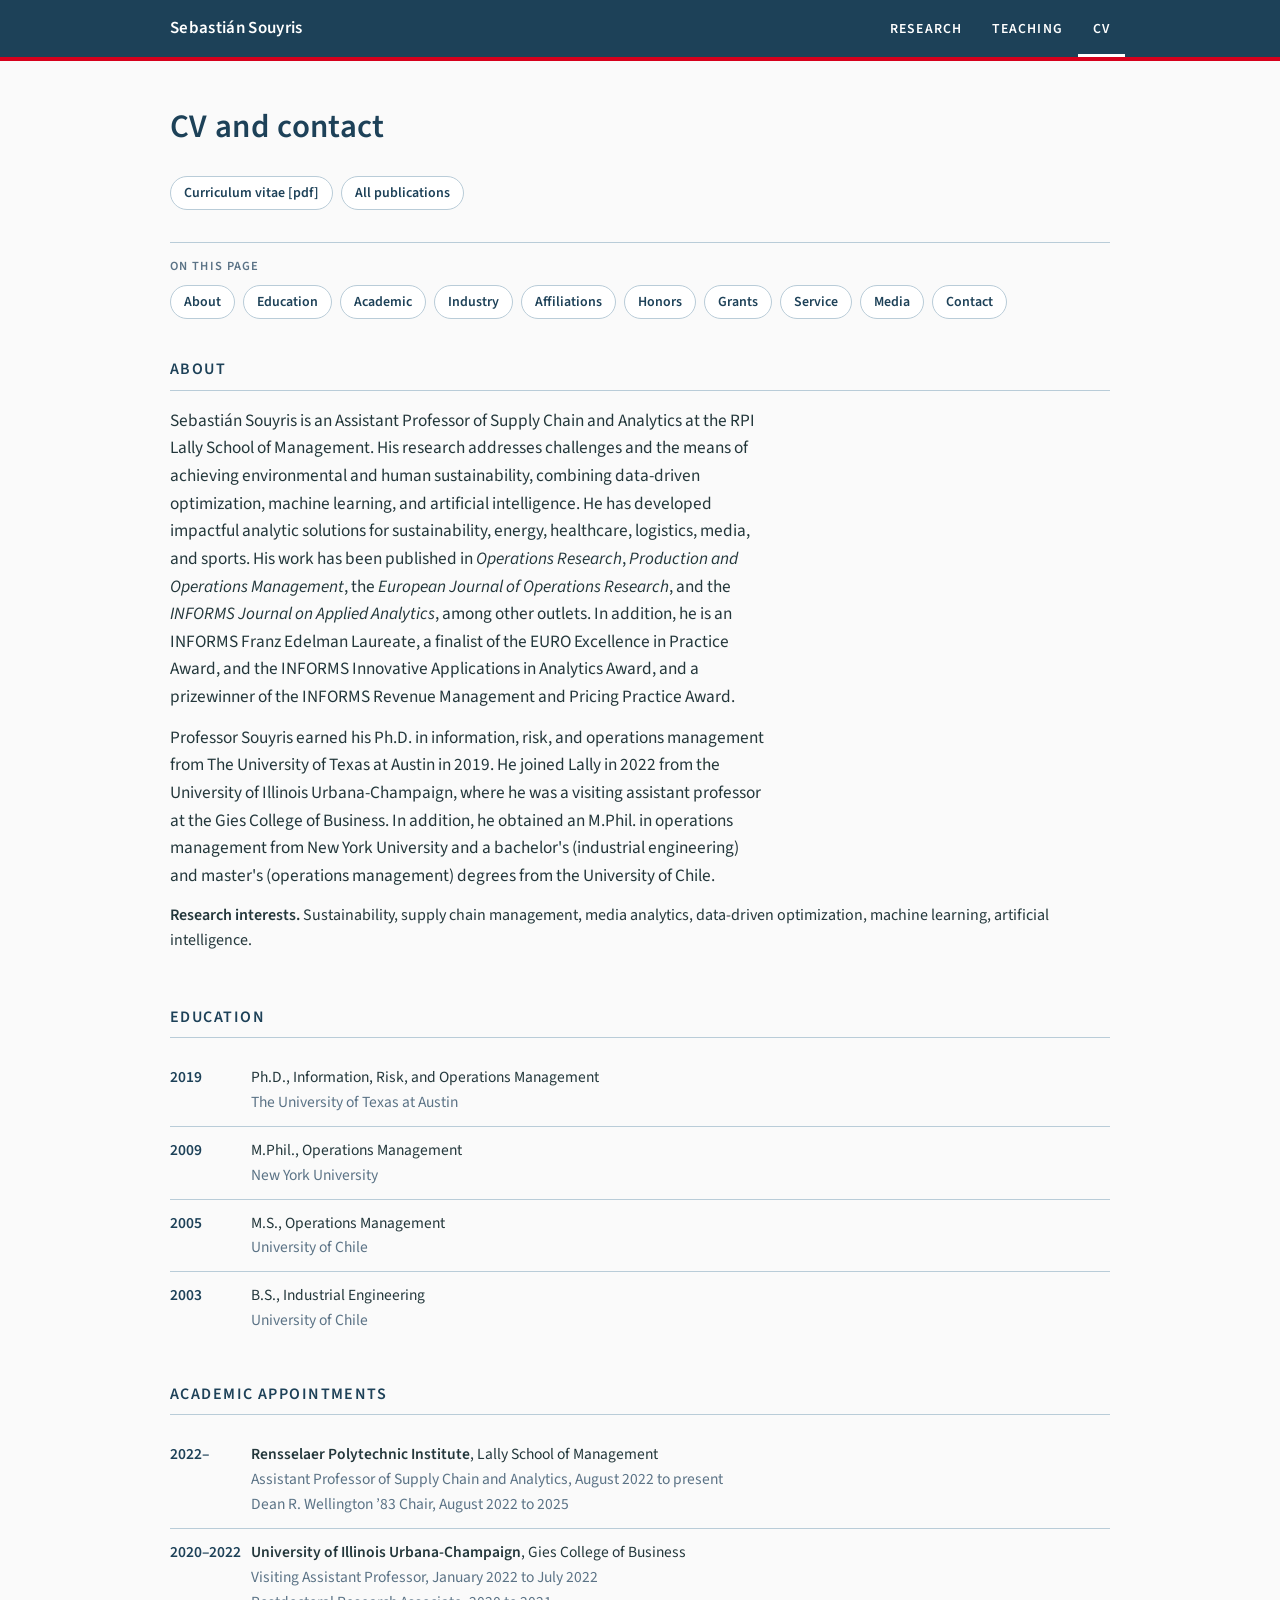
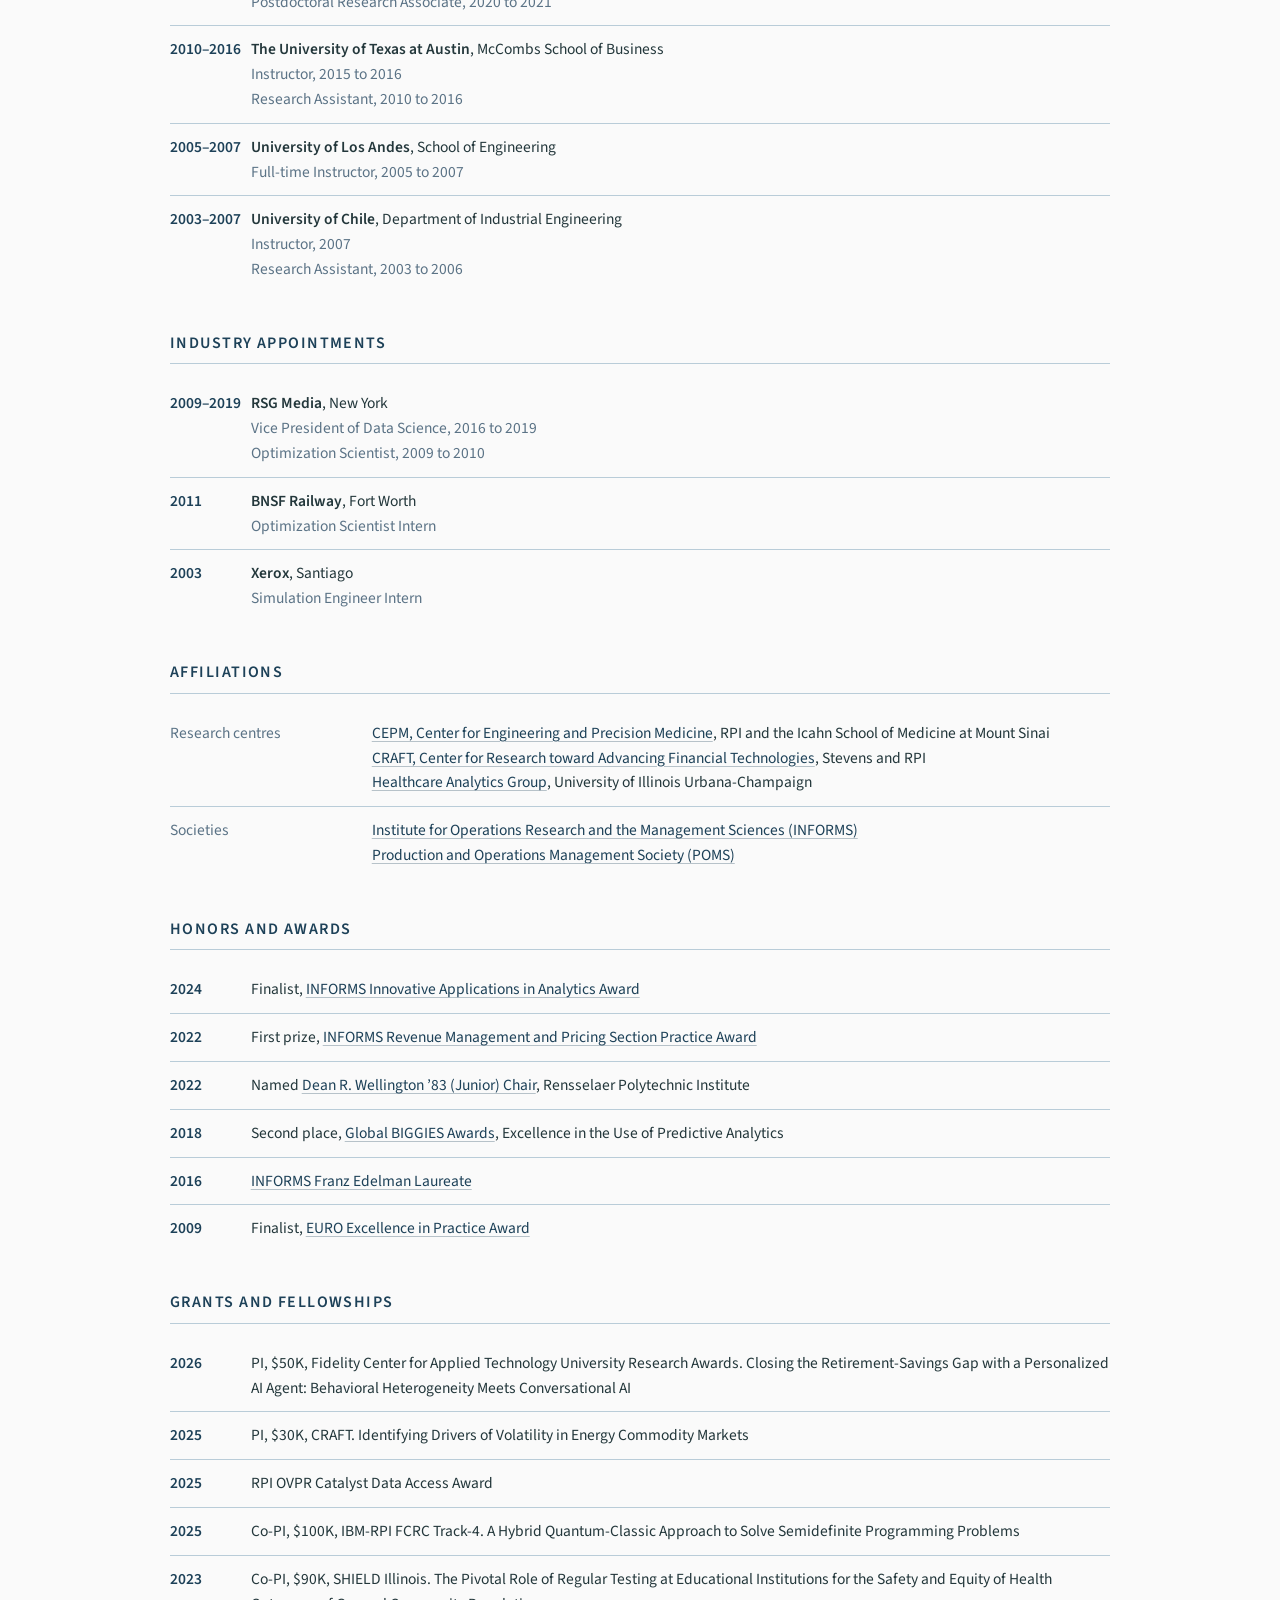
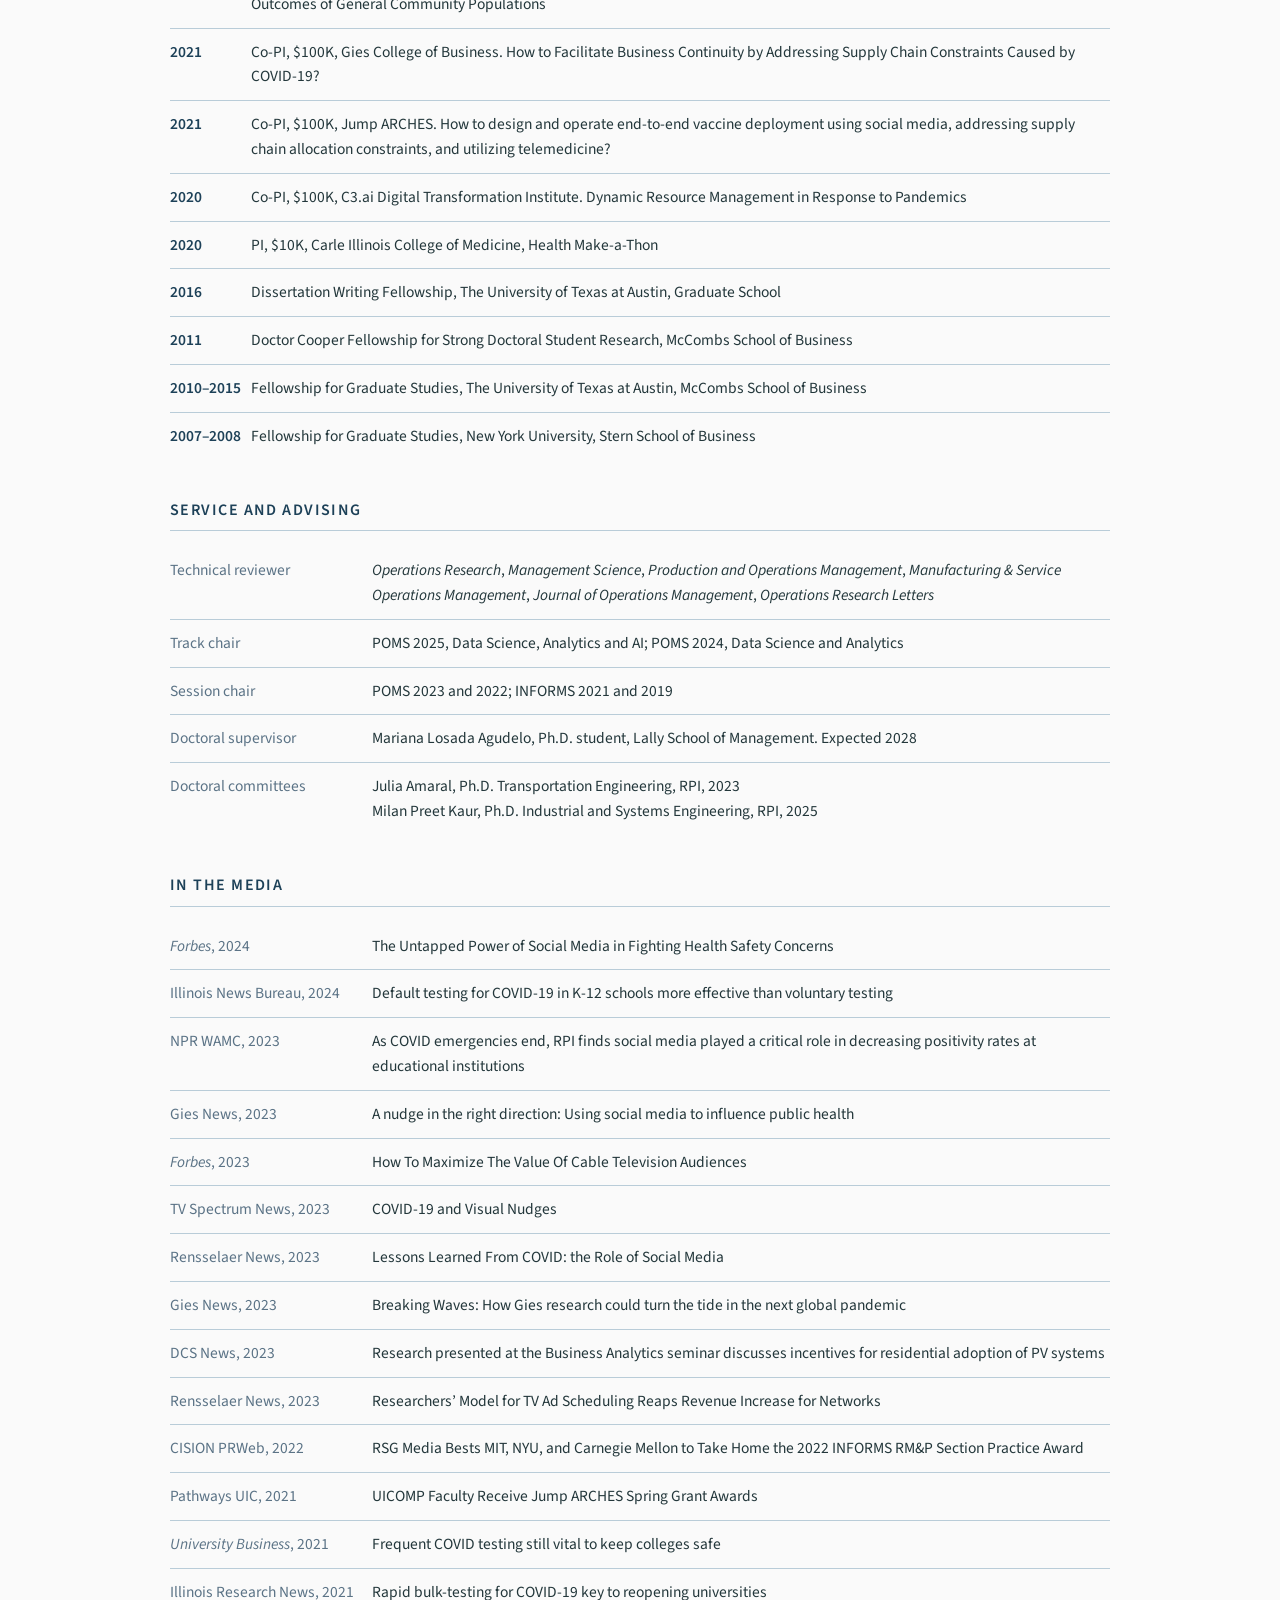
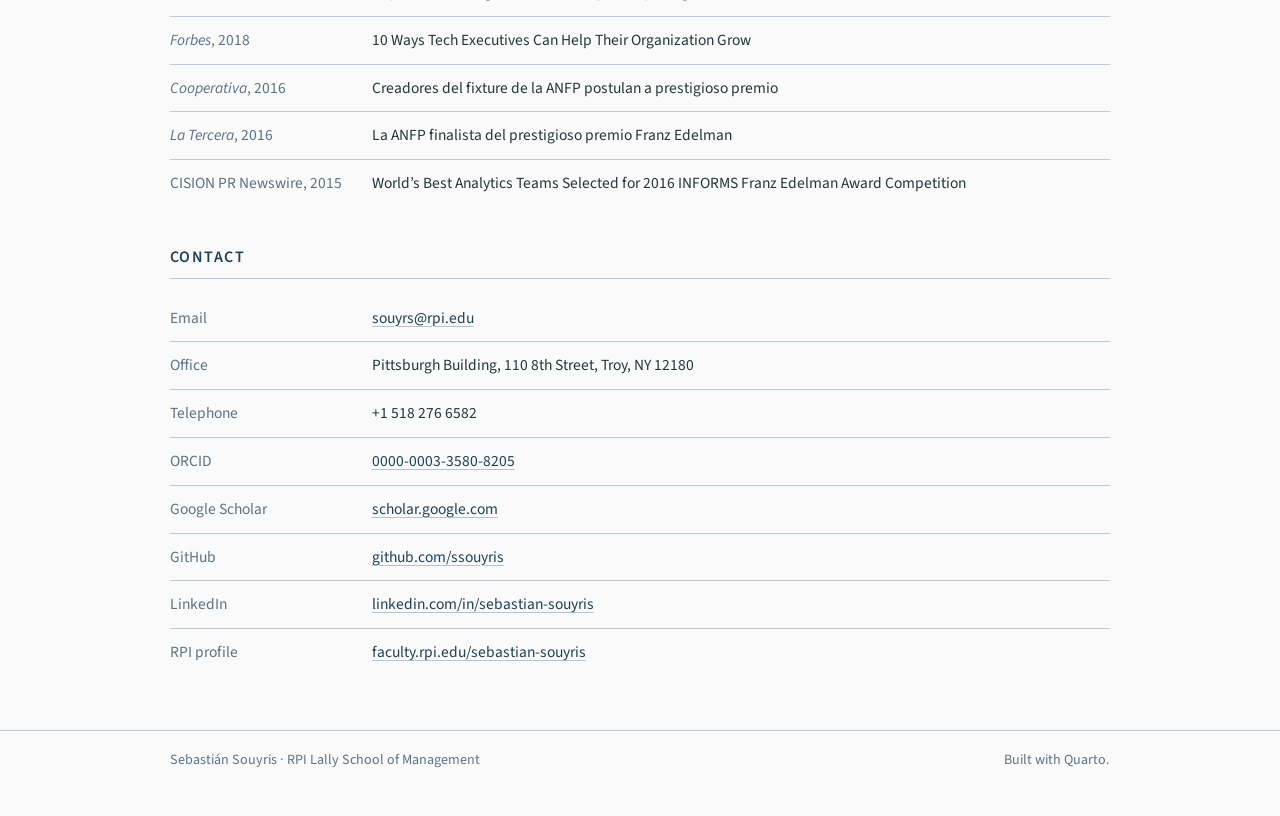
==== commit b4c15d5e: "Publish 2026-09-13 22:33 UTC (src 8d9f297)" ====
--- a/cv.html
+++ b/cv.html
@@ -136,7 +136,7 @@
          Sebasti&aacute;n asked the site to follow. The name is set large in
          the hero on the home page and is the <title> of every page, so
          it is not lost; what the bar carries instead is the address. -->
-    <a class="brand" id="nav-home" href="index.html">ssouyris.com</a>
+    <a class="brand" id="nav-home" href="index.html">Sebastián Souyris</a>
     <nav aria-label="Main">
       <a id="nav-research" href="research.html">Research</a>
       <a id="nav-teaching" href="teaching.html">Teaching</a>
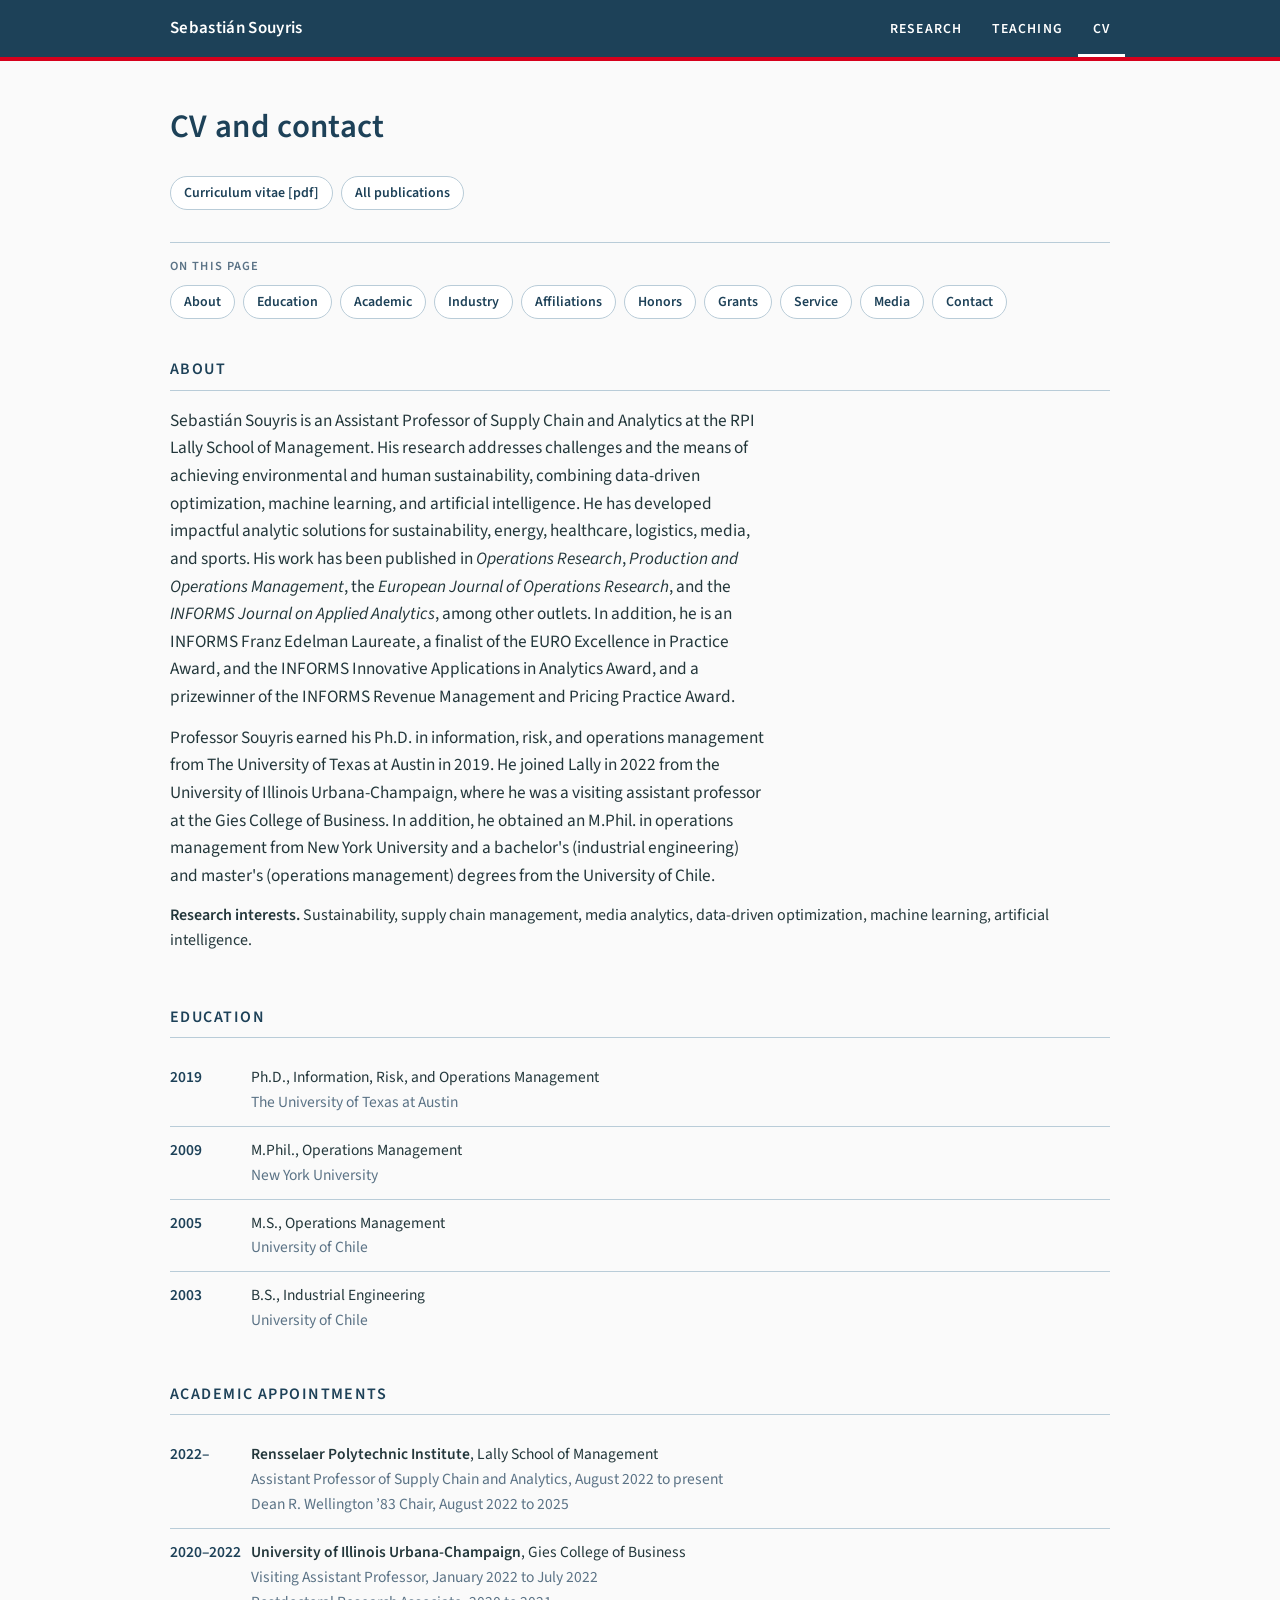
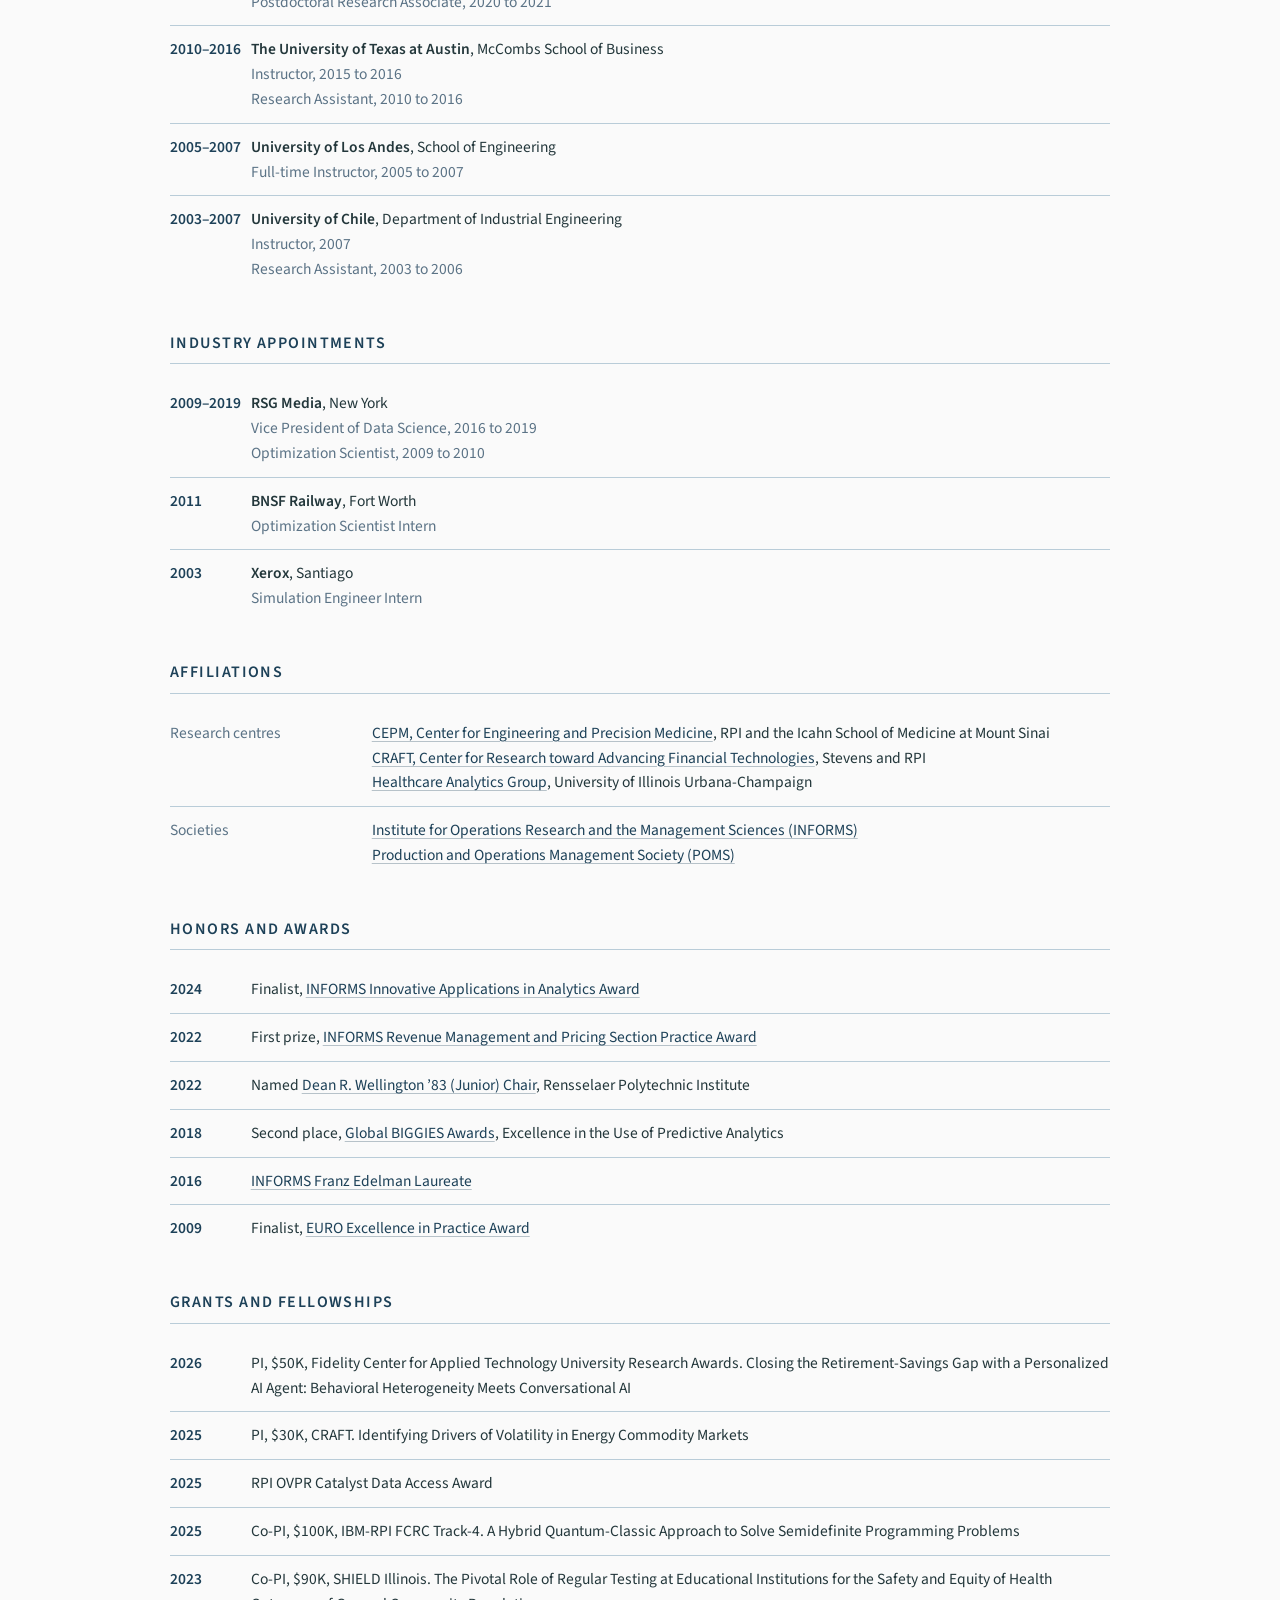
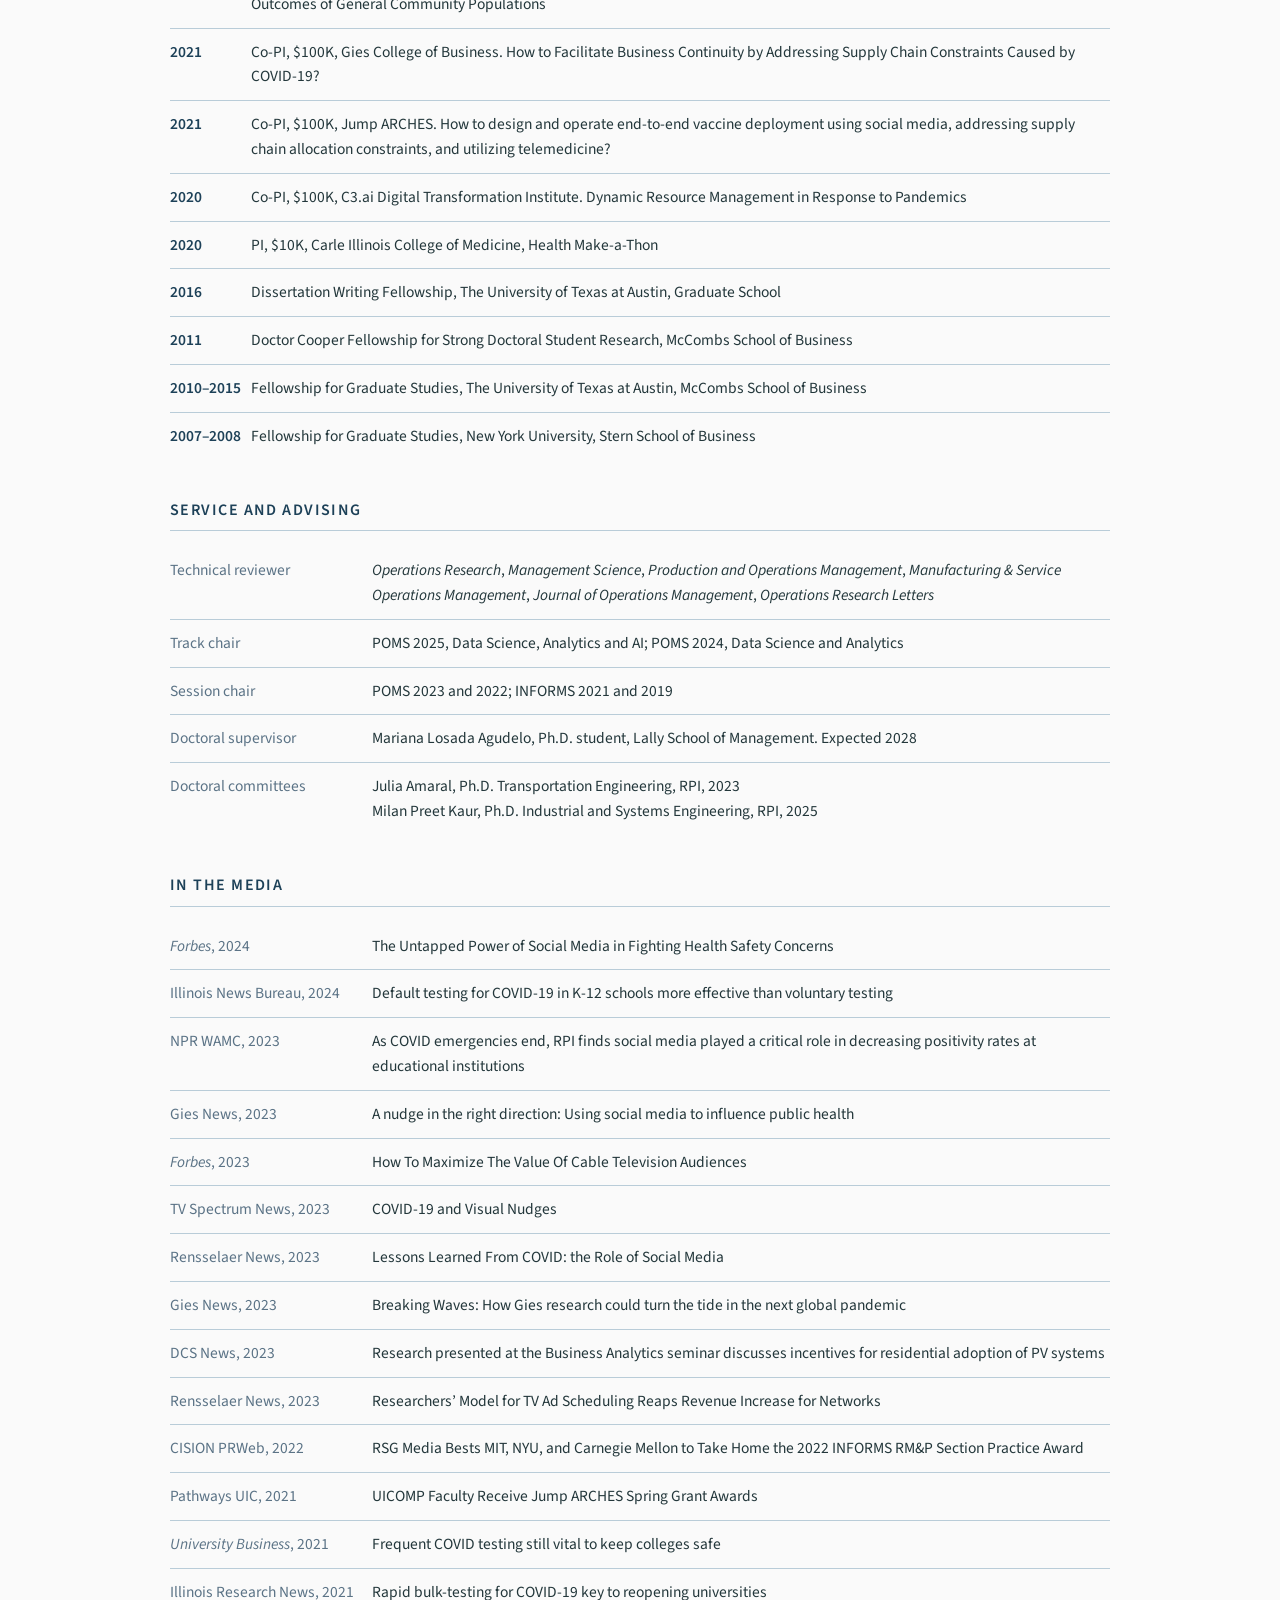
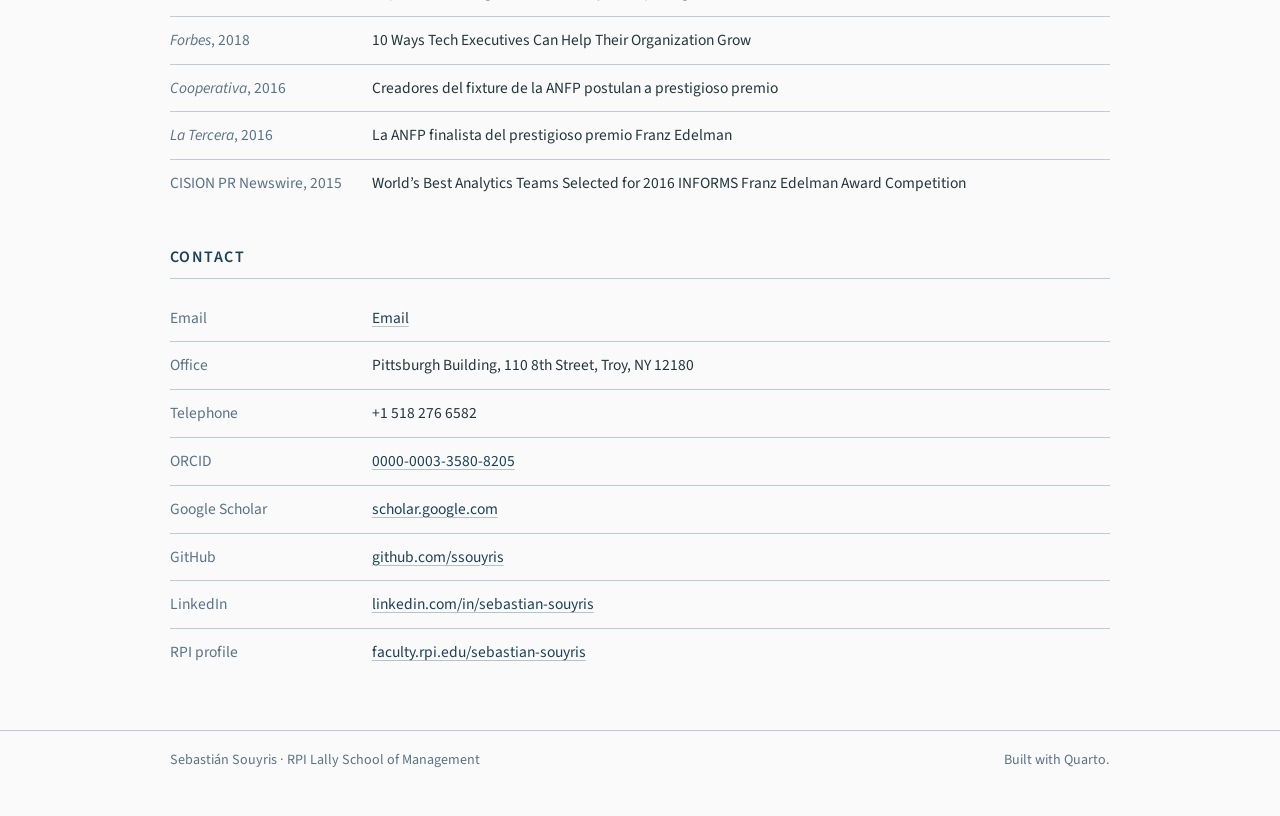
==== commit 5d65149f: "Publish 2026-09-14 15:26 UTC (src beecb33)" ====
--- a/cv.html
+++ b/cv.html
@@ -131,11 +131,11 @@
 <a class="skip" href="#content">Skip to content</a>
 <div class="topbar">
   <div class="inner">
-    <!-- THE BRAND IS THE DOMAIN, not the name, since 13 September 2026.
-         It matches the band across the top of the social card, which
-         Sebasti&aacute;n asked the site to follow. The name is set large in
-         the hero on the home page and is the <title> of every page, so
-         it is not lost; what the bar carries instead is the address. -->
+    <!-- THE BRAND IS THE NAME, since the evening of 13 September 2026.
+         It read ssouyris.com for part of that day, to match the band
+         across the top of the social card. The card, assets/og-card.png,
+         still carries the domain, so the two no longer match; rebuild it
+         with _design/make-card.py if they should. -->
     <a class="brand" id="nav-home" href="index.html">Sebastián Souyris</a>
     <nav aria-label="Main">
       <a id="nav-research" href="research.html">Research</a>
@@ -573,7 +573,7 @@
 <tbody>
 <tr class="odd">
 <td class="out">Email</td>
-<td><a href="mailto:souyrs@rpi.edu">souyrs@rpi.edu</a></td>
+<td><a href="#contact" data-mail="">Email</a></td>
 </tr>
 <tr class="even">
 <td class="out">Office</td>
@@ -629,7 +629,7 @@
 </footer>
 
 <!-- ============================================================
-     THE ONLY SCRIPT THIS SITE WRITES. Two jobs, no dependency, no
+     THE ONLY SCRIPT THIS SITE WRITES. Three jobs, no dependency, no
      request.
 
      ONE, IT LABELS THE CURRENT PAGE FOR A SCREEN READER. The marker a
@@ -667,11 +667,28 @@
      catches the case a resize listener misses: a font loading late and
      pushing the nav onto a second line after layout has settled.
 
-     BOTH FAIL SAFE. If the script never runs, the visible marker is
-     unaffected (it is CSS), the aria label is simply absent, and the
+     THREE, IT BUILDS THE EMAIL ADDRESS ON A CLICK, so no page carries it
+     for a harvester to read. The address exists below only as two
+     strings, the part before the @ and the part after, and they are
+     joined into a mail link only when a visitor clicks a link marked
+     data-mail. Every Email link carries data-mail and a fallback href
+     (#contact on cv.html, the section the link sits in). A bot reading
+     the HTML finds a link to a section and no address.
+
+     IT IS ITS OWN FUNCTION, after the first, so the early returns there
+     (no bar, no ResizeObserver) cannot skip it.
+
+     THE FIRST TWO FAIL SAFE. If the script never runs, the visible marker
+     is unaffected (it is CSS), the aria label is simply absent, and the
      --barclear fallback in the CSS (61px, the desktop height) applies,
      so the only cost is a heading landing under the bar at some narrow
-     widths. Nothing on the page depends on this file.
+     widths.
+
+     THE THIRD DOES NOT, ON PURPOSE. With scripts off, an Email link opens
+     its fallback and the address is nowhere on it. The only way to give a
+     scripts-off visitor the address is to publish it, which is what this
+     job exists to avoid. So the Email links are the one thing on the
+     site that depends on this file.
      ============================================================ -->
 <script>
   (function () {
@@ -694,6 +711,17 @@
     new ResizeObserver(set).observe(bar);
     set();
   })();
+
+  (function () {
+    var parts = ['souyrs', 'rpi.edu'];
+    var links = document.querySelectorAll('a[data-mail]');
+    for (var i = 0; i < links.length; i++) {
+      links[i].addEventListener('click', function (e) {
+        e.preventDefault();
+        window.location.href = 'mailto:' + parts.join('@');
+      });
+    }
+  })();
 </script>
 
 
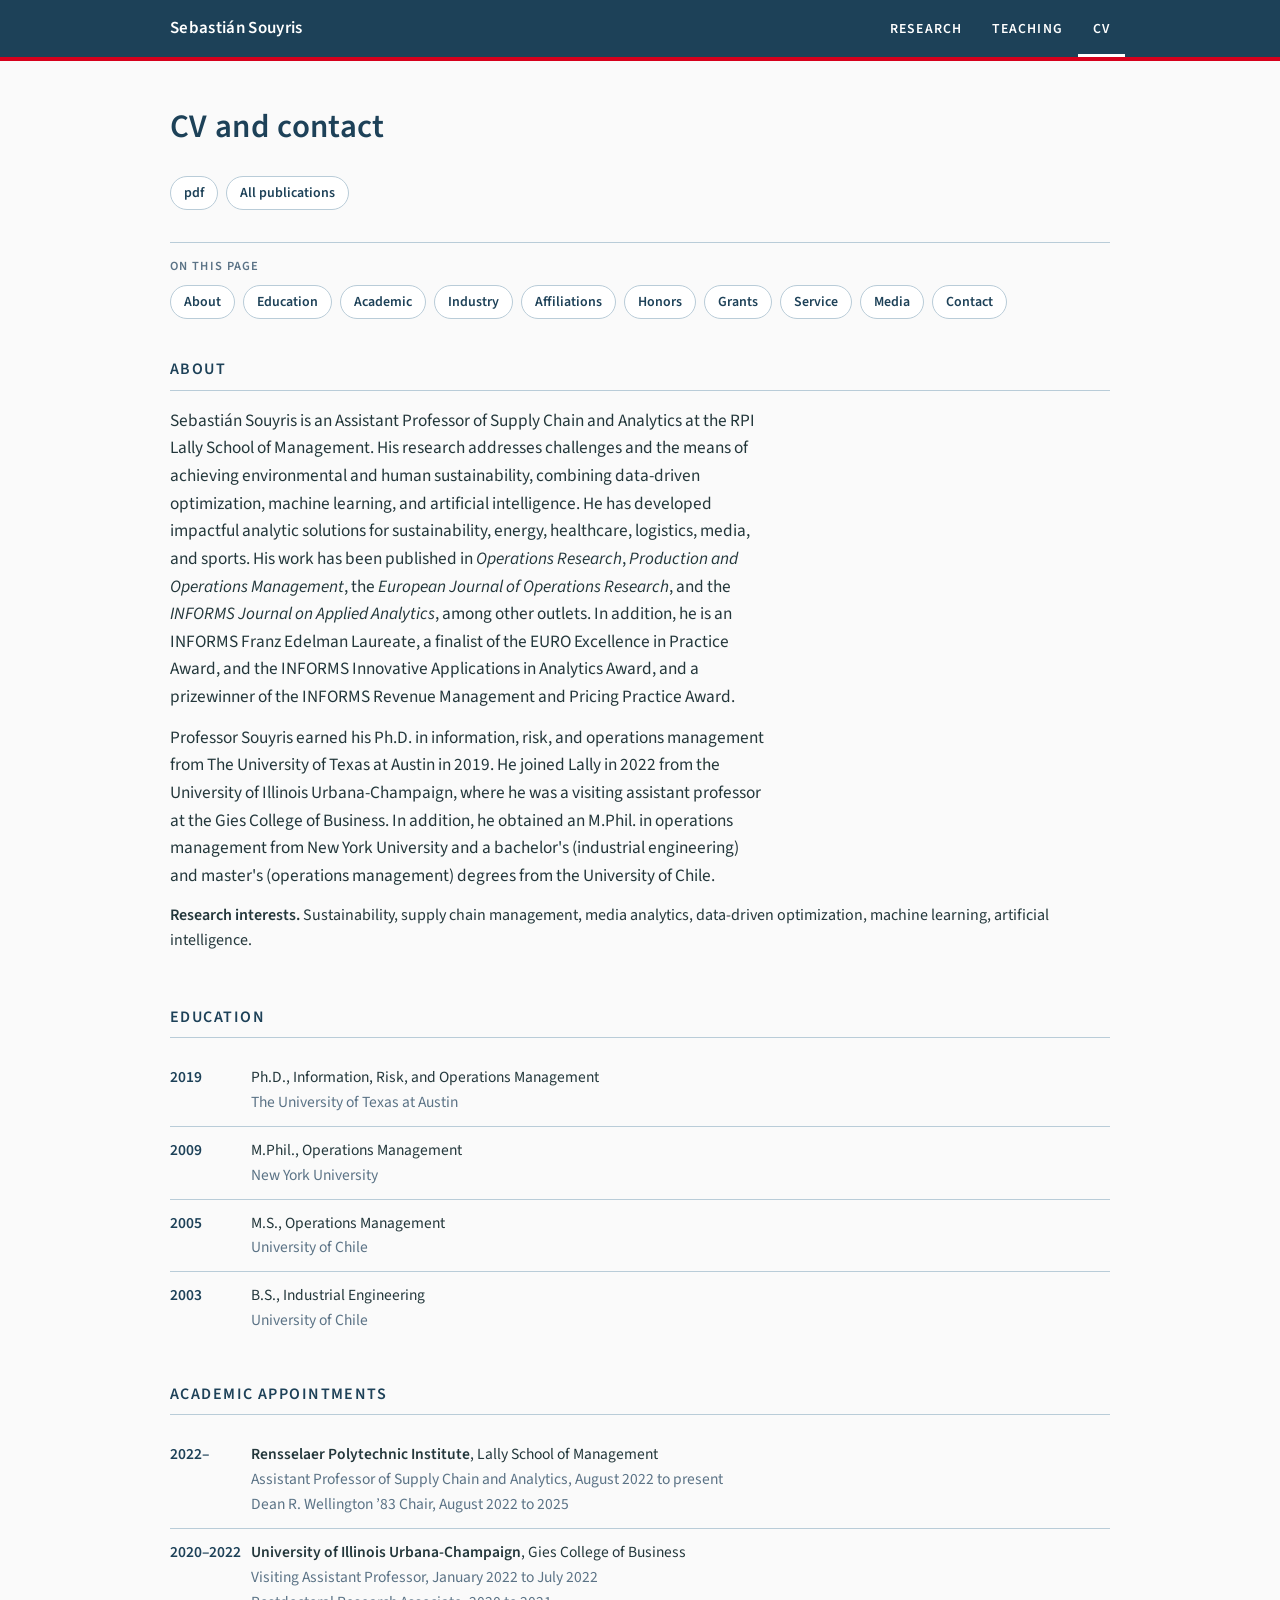
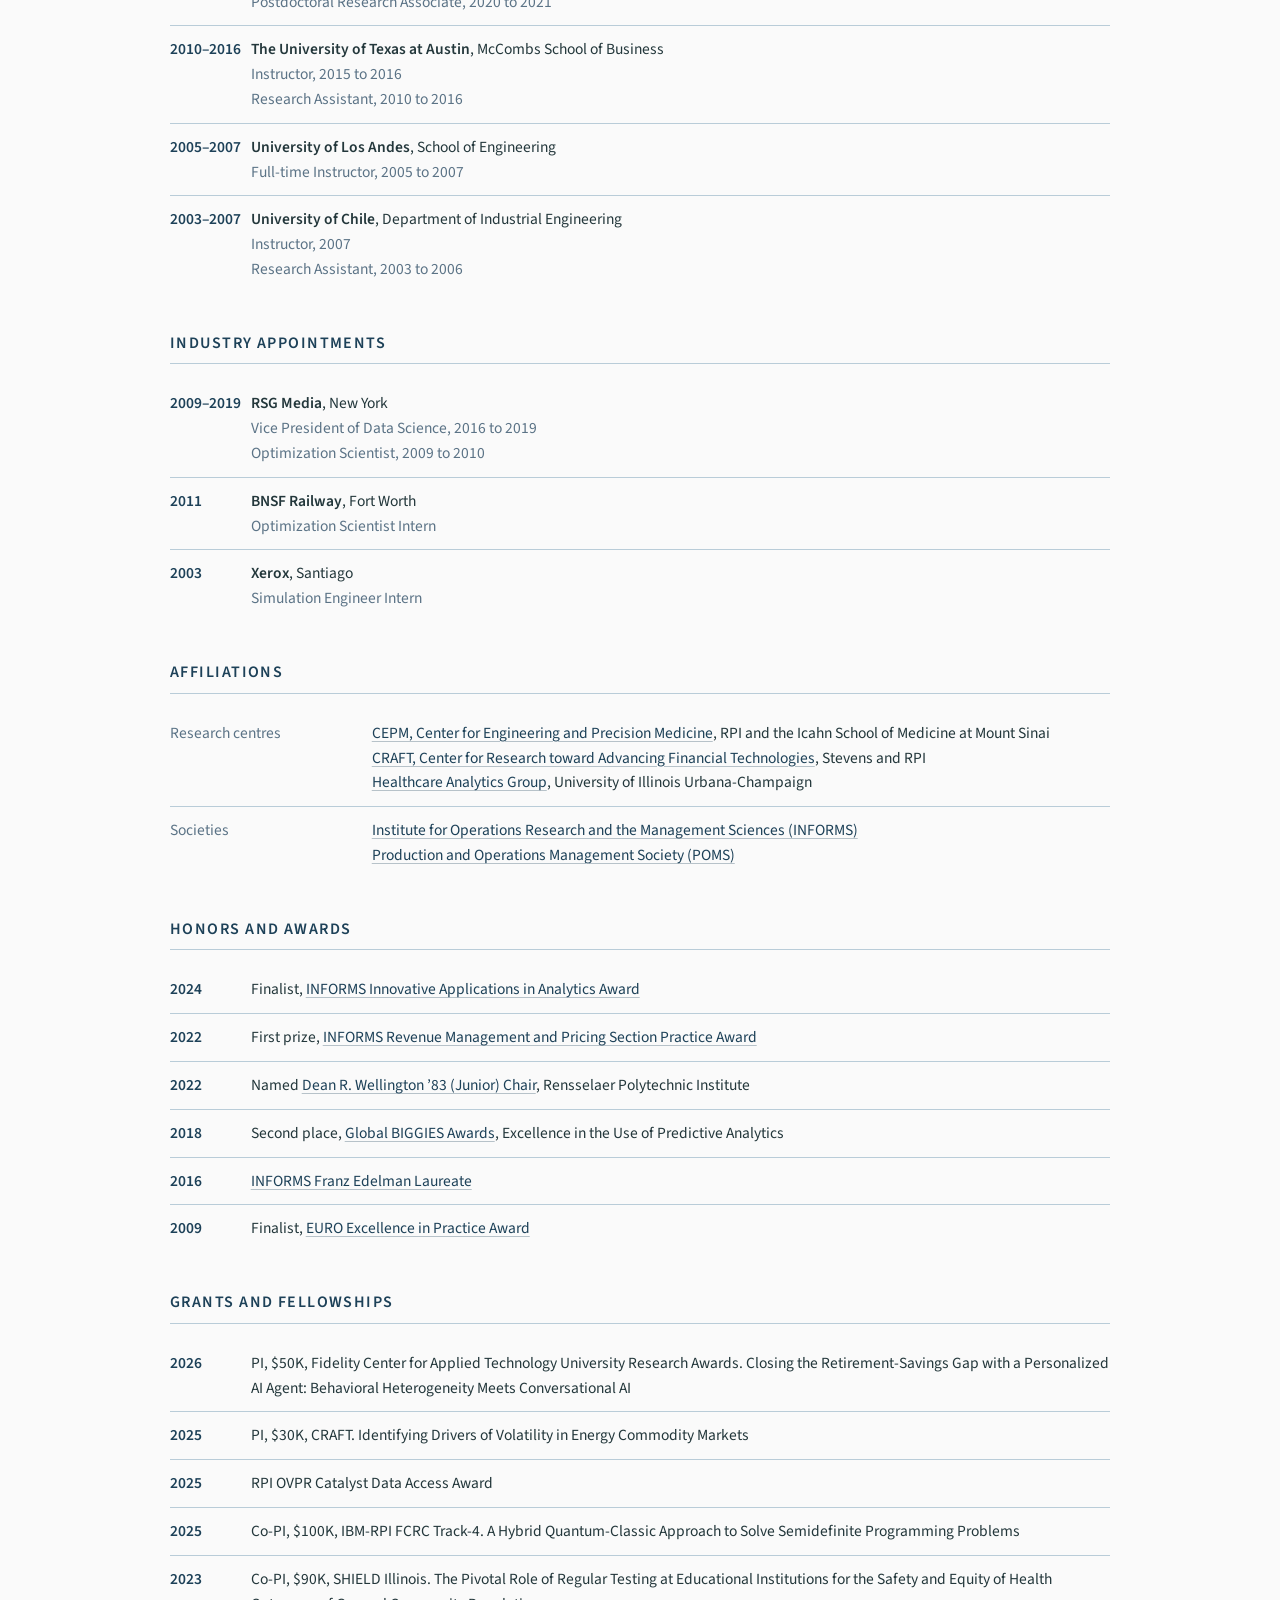
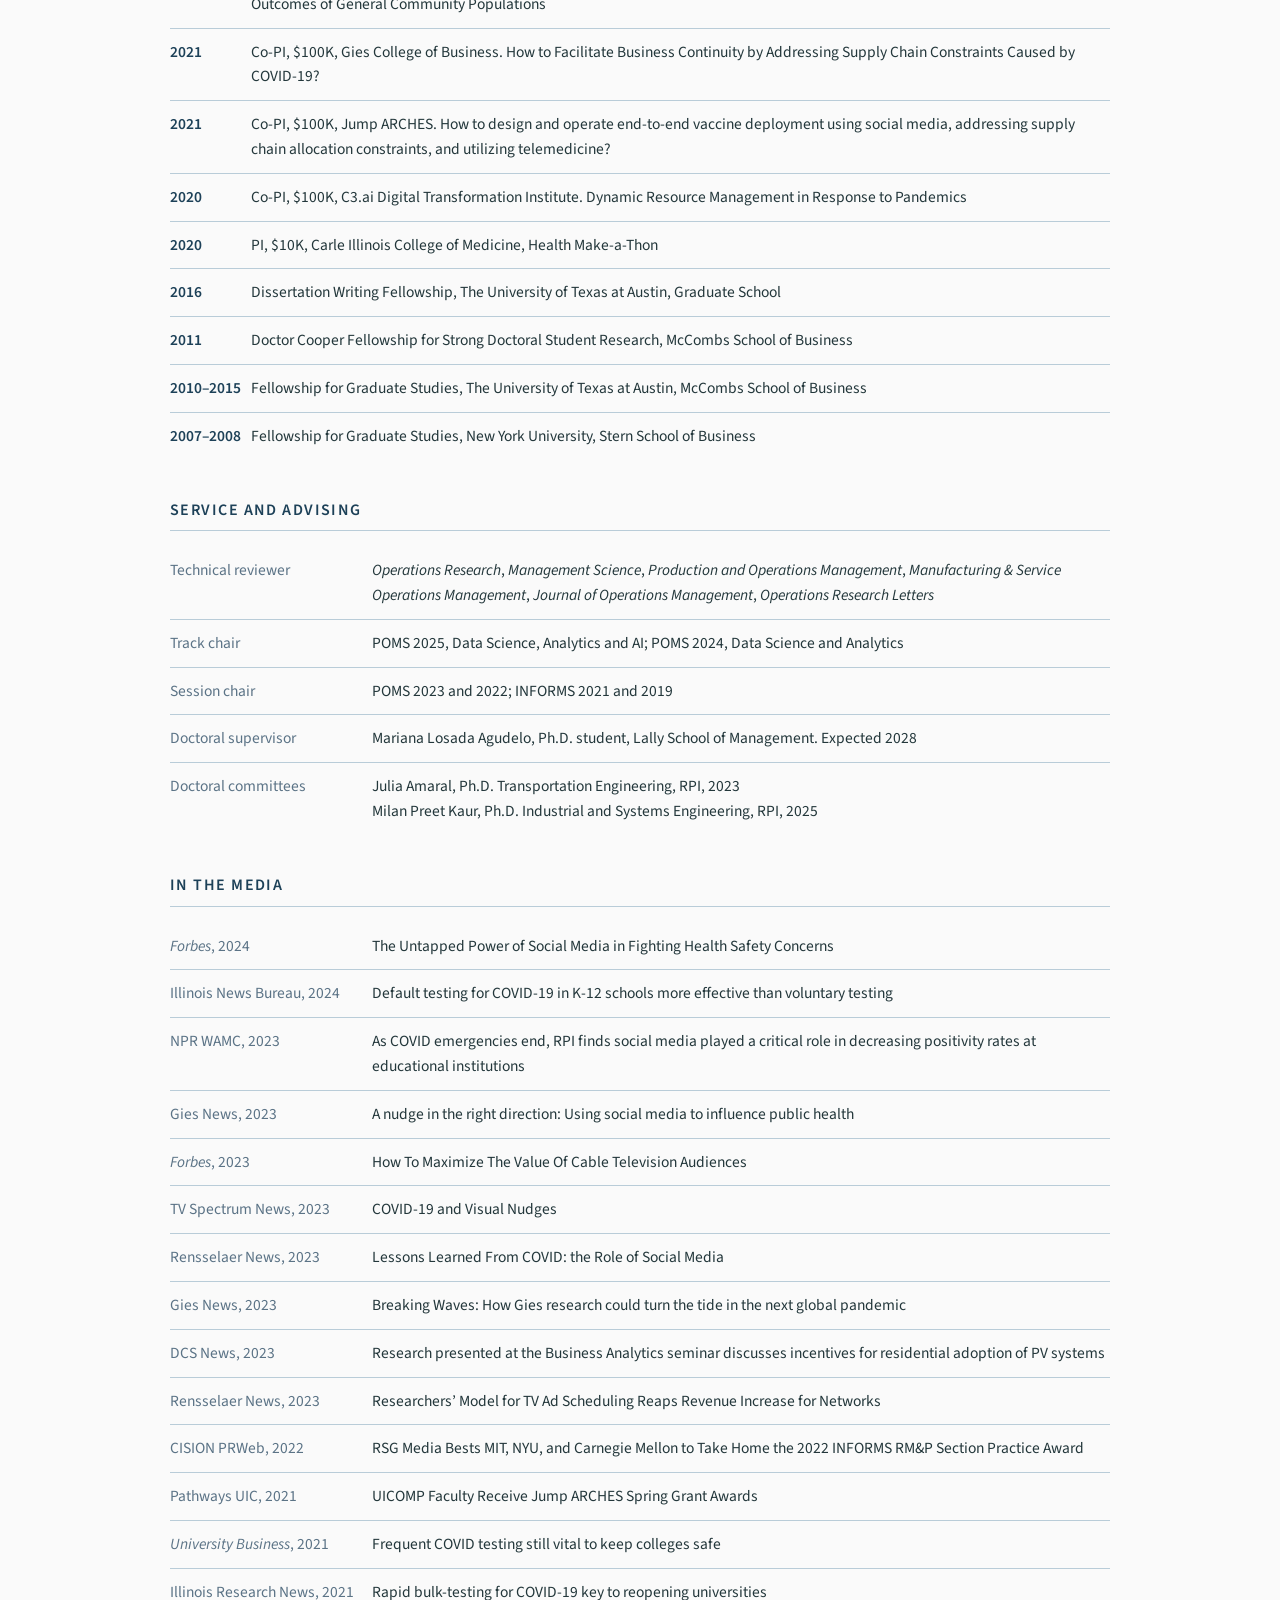
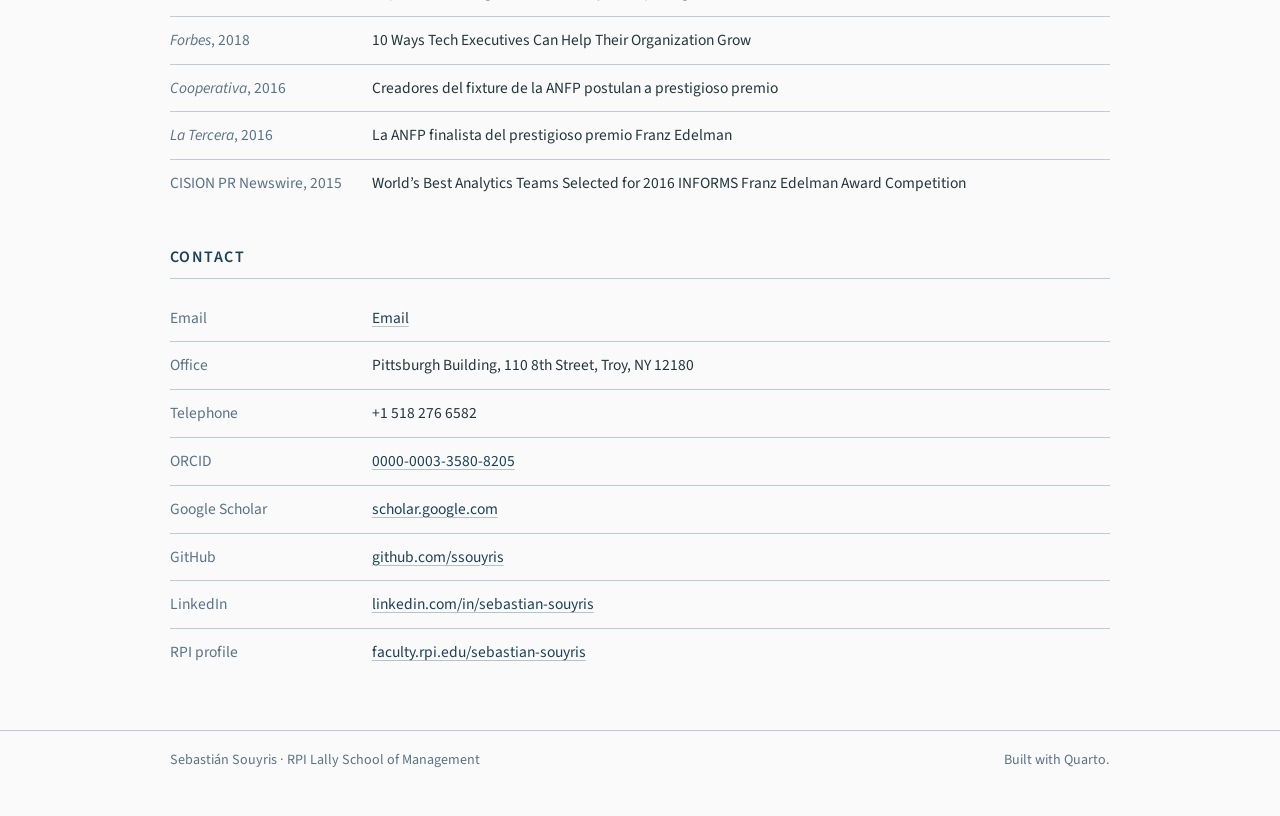
==== commit d0bb855f: "Publish 2026-09-21 20:10 UTC (src 95432d5)" ====
--- a/cv.html
+++ b/cv.html
@@ -158,7 +158,7 @@
   <div class="pagehead">
     <h1>CV and contact</h1>
     <div class="chips">
-      <a href="https://rpi.box.com/s/ws2qehr54d5icou5kx9tjodp3u2fgahl" target="_blank" rel="noopener">Curriculum vitae [pdf]</a>
+      <a href="https://rpi.box.com/s/ws2qehr54d5icou5kx9tjodp3u2fgahl" target="_blank" rel="noopener" aria-label="pdf of the curriculum vitae">pdf</a>
       <!-- publications.html left the nav bar in September 2026, so every
            page that a reader can plausibly be on when they want the full
            list has to offer it. This page lists grants, awards and press
--- a/assets/site.css
+++ b/assets/site.css
@@ -518,7 +518,13 @@
 
    The first row takes the dark rule and the rest a grey one, so the
    block reads as one table with a head rather than three separate
-   things. */
+   things.
+
+   SINCE 21 SEPTEMBER 2026 THE CURRENT BLOCK'S GUTTER HOLDS THE FUNDER
+   ALONE. The year and the role came out of index.qmd, and the funder
+   link is a bare child of `.when`, so it takes the weight and colour
+   the year had. `.now .when em` below still styles the second gutter
+   line, which only the publications variant uses now. */
 .now { margin-top: 20px; }
 .now > article {
   display: grid; grid-template-columns: 12em 1fr; gap: 30px;
@@ -542,14 +548,13 @@
 .now p { margin: 6px 0 0; font-size: .95rem; color: #3d5361; max-width: 66ch; }
 
 /* THE SELECTED-PUBLICATIONS VARIANT. Same rows, one thing inverted: the
-   gutter leads with the journal rather than the year, because a paper is
-   placed by where it appeared and a project is placed in time. Read down
-   the column and it says Operations Research, POM, INFORMS Journal on
-   Applied Analytics, EJOR, which is the front page's argument set as a
-   list.
-
-   The journal is italic and takes the weight; the year drops to the
-   muted second line the funder occupies in the block below. Journal
+   gutter leads with the journal and the year sits under it, because a
+   paper is placed by where it appeared. Read down the column and it says
+   iScience, POM, Operations Research, Scientific Reports, which is the
+   front page's argument set as a list.
+
+   The journal is italic and takes the weight; the year drops to a muted
+   second line. Journal
    names run long, so this column wraps to two and three lines by design,
    and the tightened line-height keeps a wrap from reading as two
    separate entries. */
@@ -577,8 +582,8 @@
    as "all". */
 p.more { margin: 22px 0 0; font-size: .95rem; }
 
-/* NOTHING FOLLOWS THE CURRENT BLOCK ON THE HOME PAGE. A `.ways` grid of
-   four link blocks lived here and was removed with nothing in its place
+/* NOTHING FOLLOWS THE TWO `.now` BLOCKS ON THE HOME PAGE. A `.ways` grid
+   of four link blocks lived here and was removed with nothing in its place
    [Sebastián, Sept 2026]: it restated the top bar's four destinations one
    screen lower. Its rules are gone rather than orphaned; `git log -p
    assets/site.css` has them if the decision is revisited. */
@@ -733,8 +738,8 @@
   .hero h1 { font-size: 2rem; }
 }
 @media (max-width: 620px) {
-  /* The year column has nowhere to sit at this width, so the row
-     becomes two stacked blocks and the year leads. */
+  /* The gutter column has nowhere to sit at this width, so the row
+     becomes two stacked blocks and the gutter's content leads. */
   .now > article { grid-template-columns: 1fr; gap: 6px; }
   /* The box keeps its shape and moves to its own line, rather than
      stretching the width of the column or forcing the title to wrap
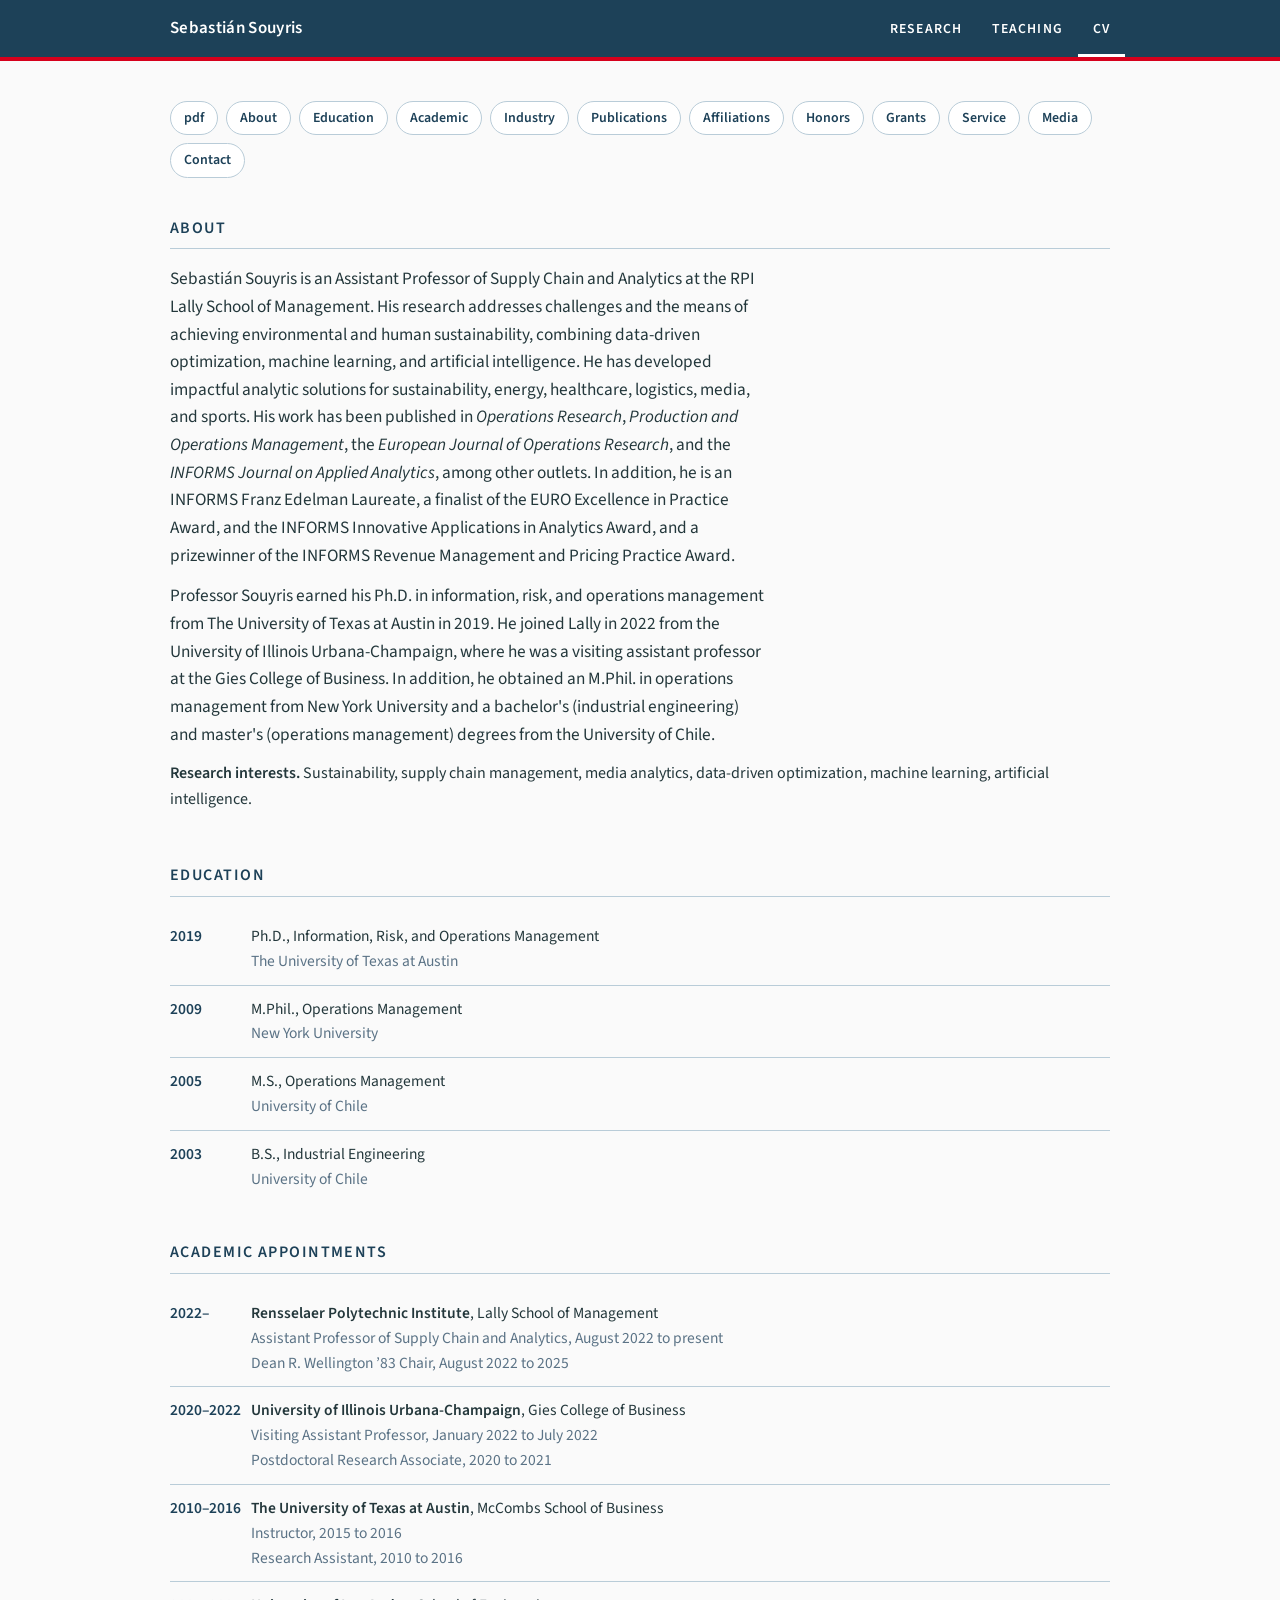
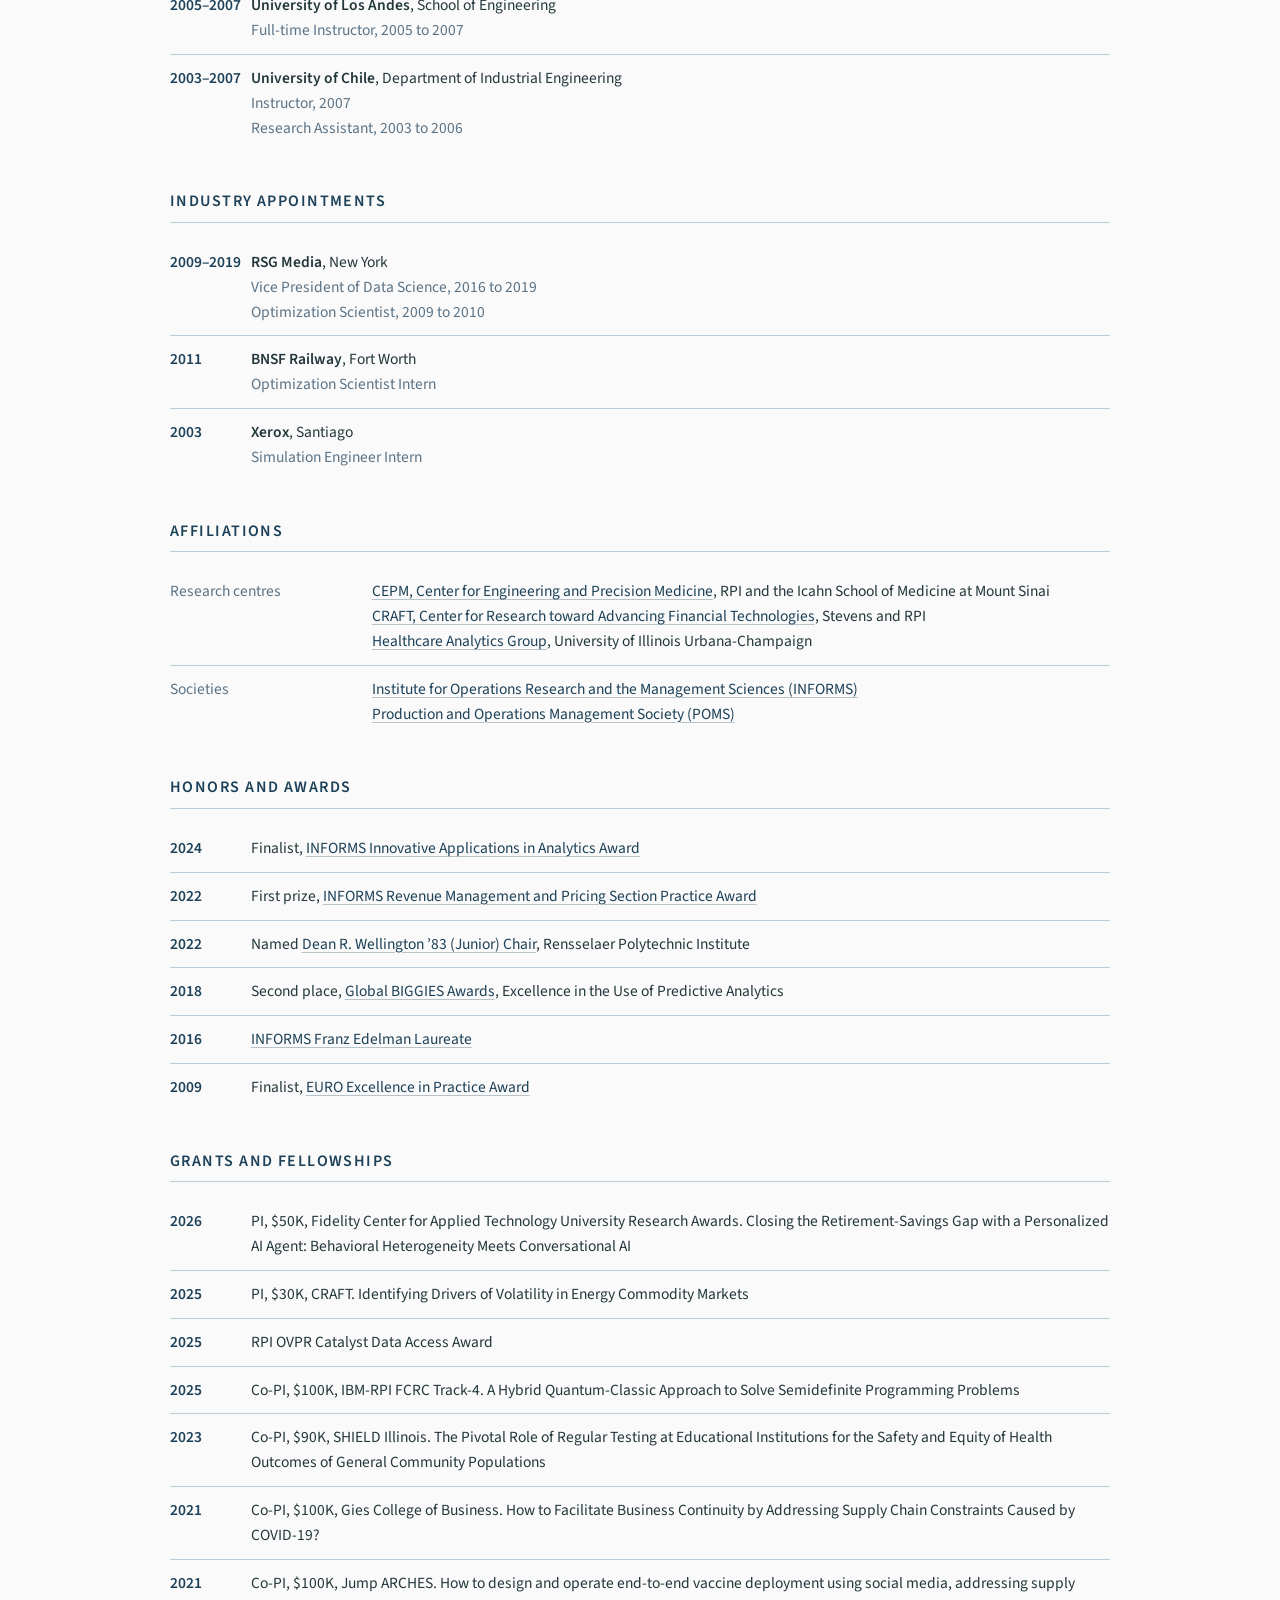
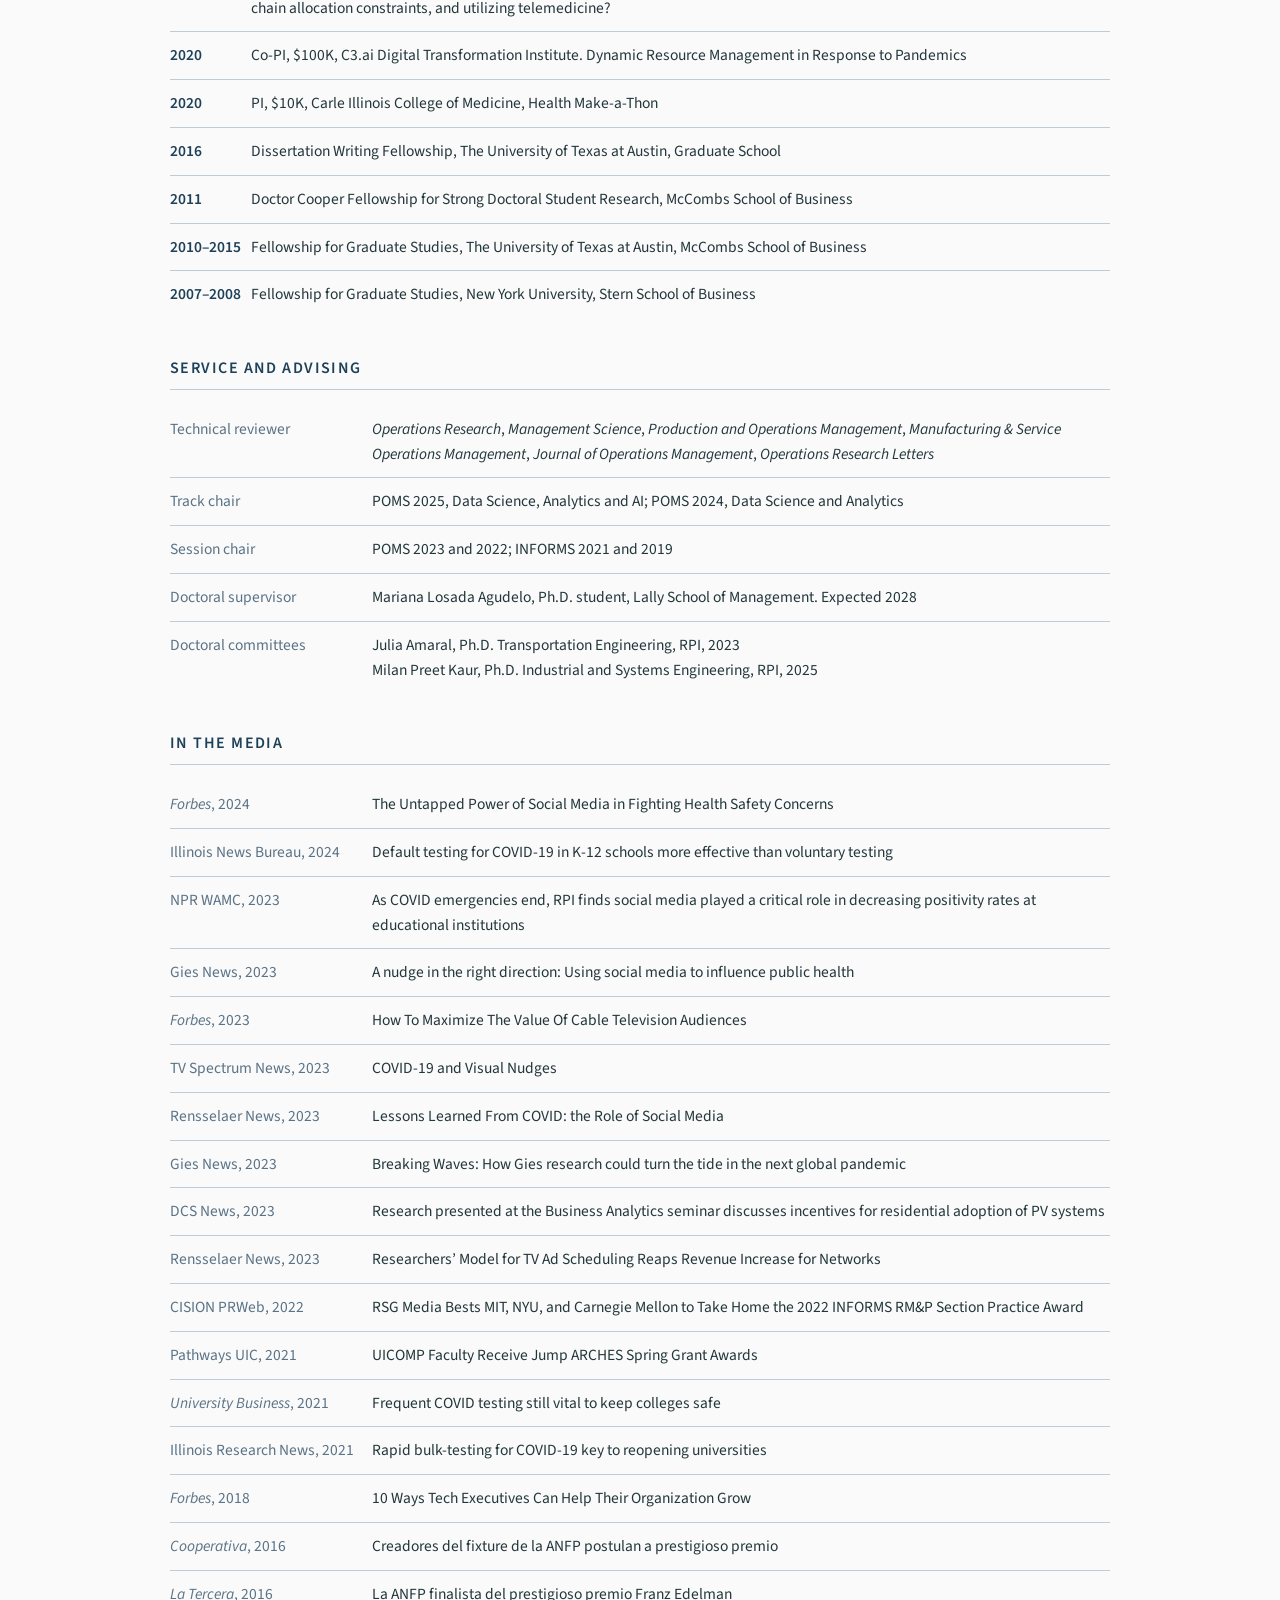
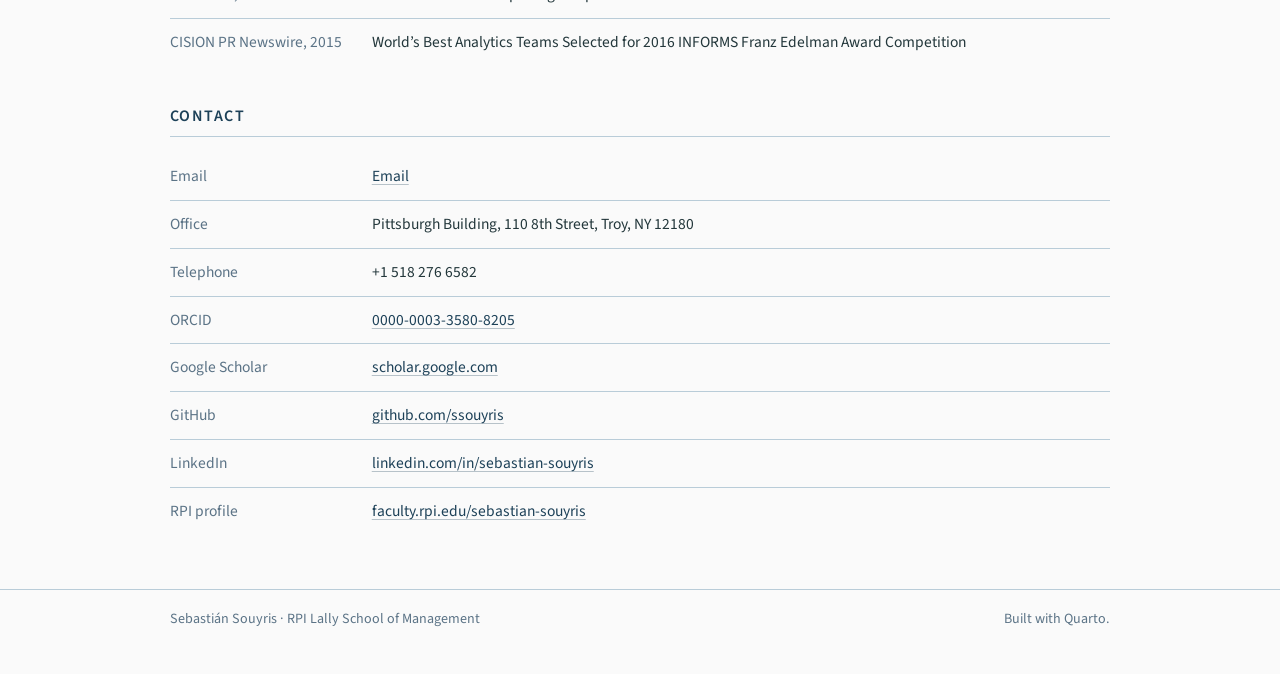
==== commit 0425aae2: "Publish 2026-09-21 20:20 UTC (src e284bed)" ====
--- a/cv.html
+++ b/cv.html
@@ -155,18 +155,17 @@
 <style>#nav-cv{box-shadow:inset 0 -3px 0 #fff}</style>
 
 <div class="band">
-  <div class="pagehead">
-    <h1>CV and contact</h1>
-    <div class="chips">
-      <a href="https://rpi.box.com/s/ws2qehr54d5icou5kx9tjodp3u2fgahl" target="_blank" rel="noopener" aria-label="pdf of the curriculum vitae">pdf</a>
-      <!-- publications.html left the nav bar in September 2026, so every
-           page that a reader can plausibly be on when they want the full
-           list has to offer it. This page lists grants, awards and press
-           and names no paper, which makes it the likeliest place to want
-           one. -->
-      <a href="publications.html">All publications</a>
-    </div>
-  </div>
+  <!-- THE PAGE OPENS ON THE CHIP ROW [Sebastián, 21 September 2026]. A
+       `.pagehead` sat here with a visible "CV and contact" heading and
+       its own two chips (the pdf and "All publications"), then a
+       hairline, then an "On this page" eyebrow in front of the index.
+       All of that is gone and the two chips moved into the index.
+
+       THE H1 IS STILL IN THE DOCUMENT, hidden with `.vh` from site.css.
+       The nav bar already says where the reader is, which is why the
+       visible heading could go; a screen reader and a search engine
+       still get one h1 per page, as every other page gives them. -->
+  <h1 class="vh">CV and contact</h1>
 
   <!-- THE SECTION INDEX. Ten sections and four screens; before this the
        only way to reach Grants was to scroll past six other sections.
@@ -174,15 +173,24 @@
        section means adding both, and site.css gives `section.sec[id]` a
        scroll-margin so the sticky bar does not cover the heading.
 
-       NO `target`/`rel` HERE. These stay on the page, and the site's
-       rule is that only a link that leaves it opens a window. -->
-  <nav class="jumps" aria-label="Sections on this page">
-    <span class="eyebrow">On this page</span>
+       `lead` drops the hairline `.jumps` draws above itself, which
+       separated the index from a page head that no longer exists.
+
+       TWO CHIPS ARE NOT SECTIONS. "pdf" leaves the site, so it alone
+       carries `target`/`rel`; the site's rule is that only a link that
+       leaves it opens a window. "Publications" goes to
+       publications.html, which left the nav bar in September 2026: this
+       page lists grants, awards and press and names no paper, which
+       makes it the likeliest place to want the full list. It sits where
+       a publications section would, between Industry and Affiliations. -->
+  <nav class="jumps lead" aria-label="Sections and related links">
     <div class="chips">
+      <a href="https://rpi.box.com/s/ws2qehr54d5icou5kx9tjodp3u2fgahl" target="_blank" rel="noopener" aria-label="pdf of the curriculum vitae">pdf</a>
       <a href="#about">About</a>
       <a href="#education">Education</a>
       <a href="#academic">Academic</a>
       <a href="#industry">Industry</a>
+      <a href="publications.html">Publications</a>
       <a href="#affiliations">Affiliations</a>
       <a href="#honors">Honors</a>
       <a href="#grants">Grants</a>
--- a/assets/site.css
+++ b/assets/site.css
@@ -478,6 +478,18 @@
   margin-right: 4px;
 }
 .jumps .chips { margin: 0; }
+/* The CV page opens on its index, with no page head above it, so there
+   is nothing for the hairline to separate. The 26px margin and 14px
+   padding stay, and together they are the 40px `.pagehead` put above a
+   page's first line. */
+.jumps.lead { border-top: none; }
+
+/* In the document, off the screen. The CV page's h1 uses it: the visible
+   heading was removed on 21 September 2026 and the outline keeps it. */
+.vh {
+  position: absolute; width: 1px; height: 1px; overflow: hidden;
+  clip-path: inset(50%); white-space: nowrap;
+}
 
 /* THE BAR IS STICKY, so a heading jumped to lands underneath it without
    this. --barclear is the bar's measured height, published by the seven
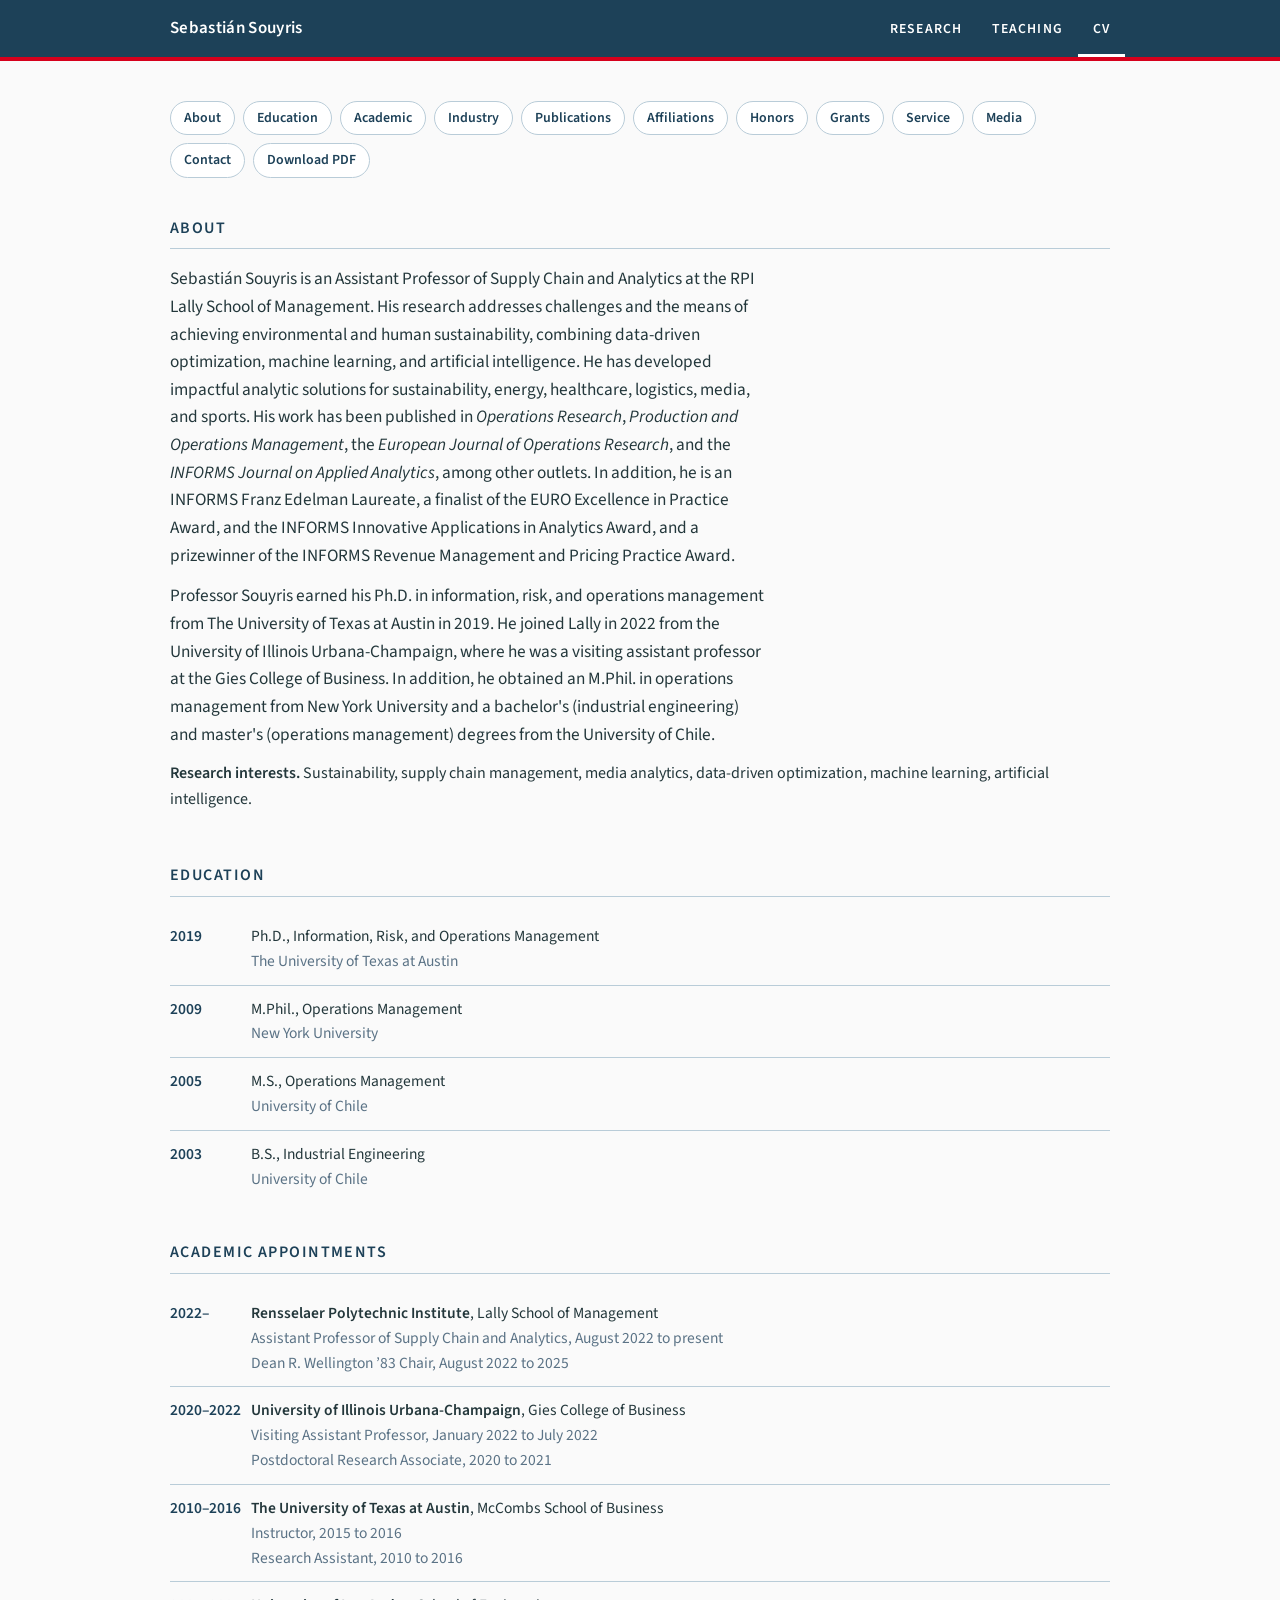
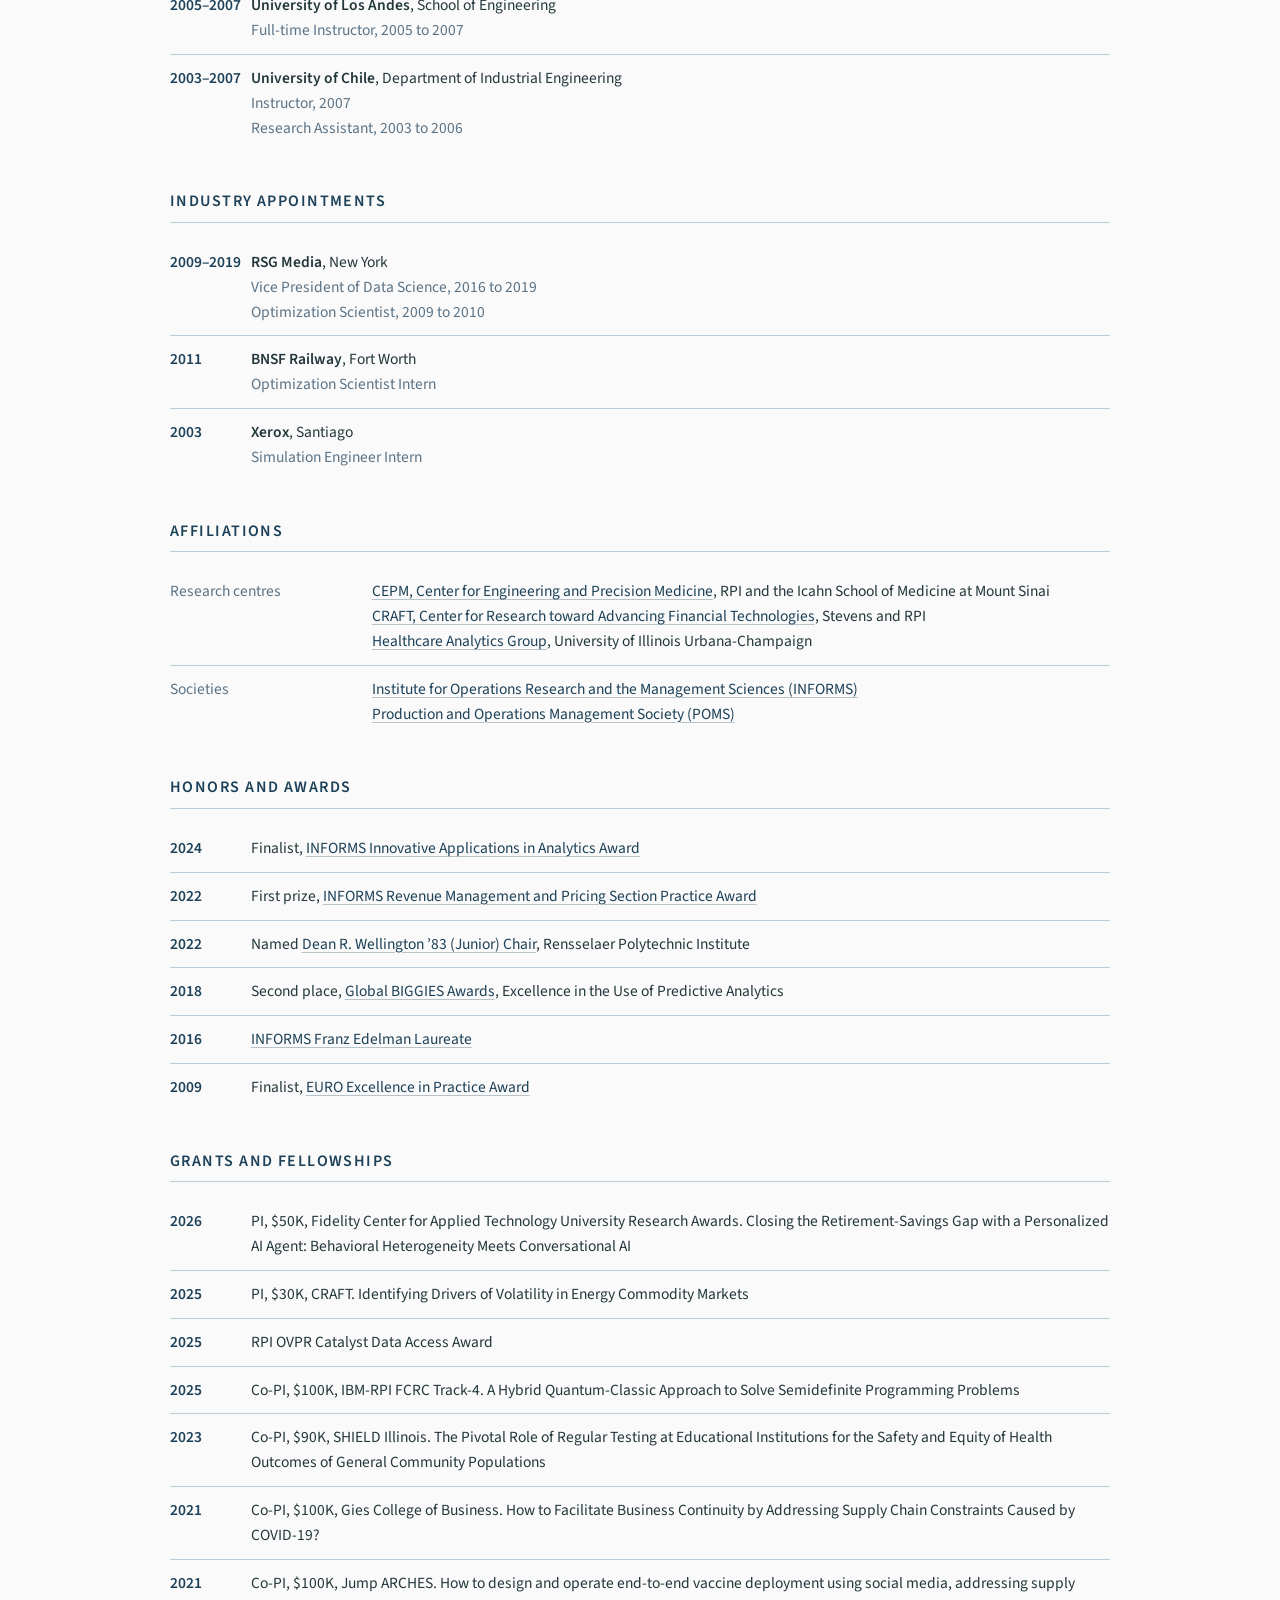
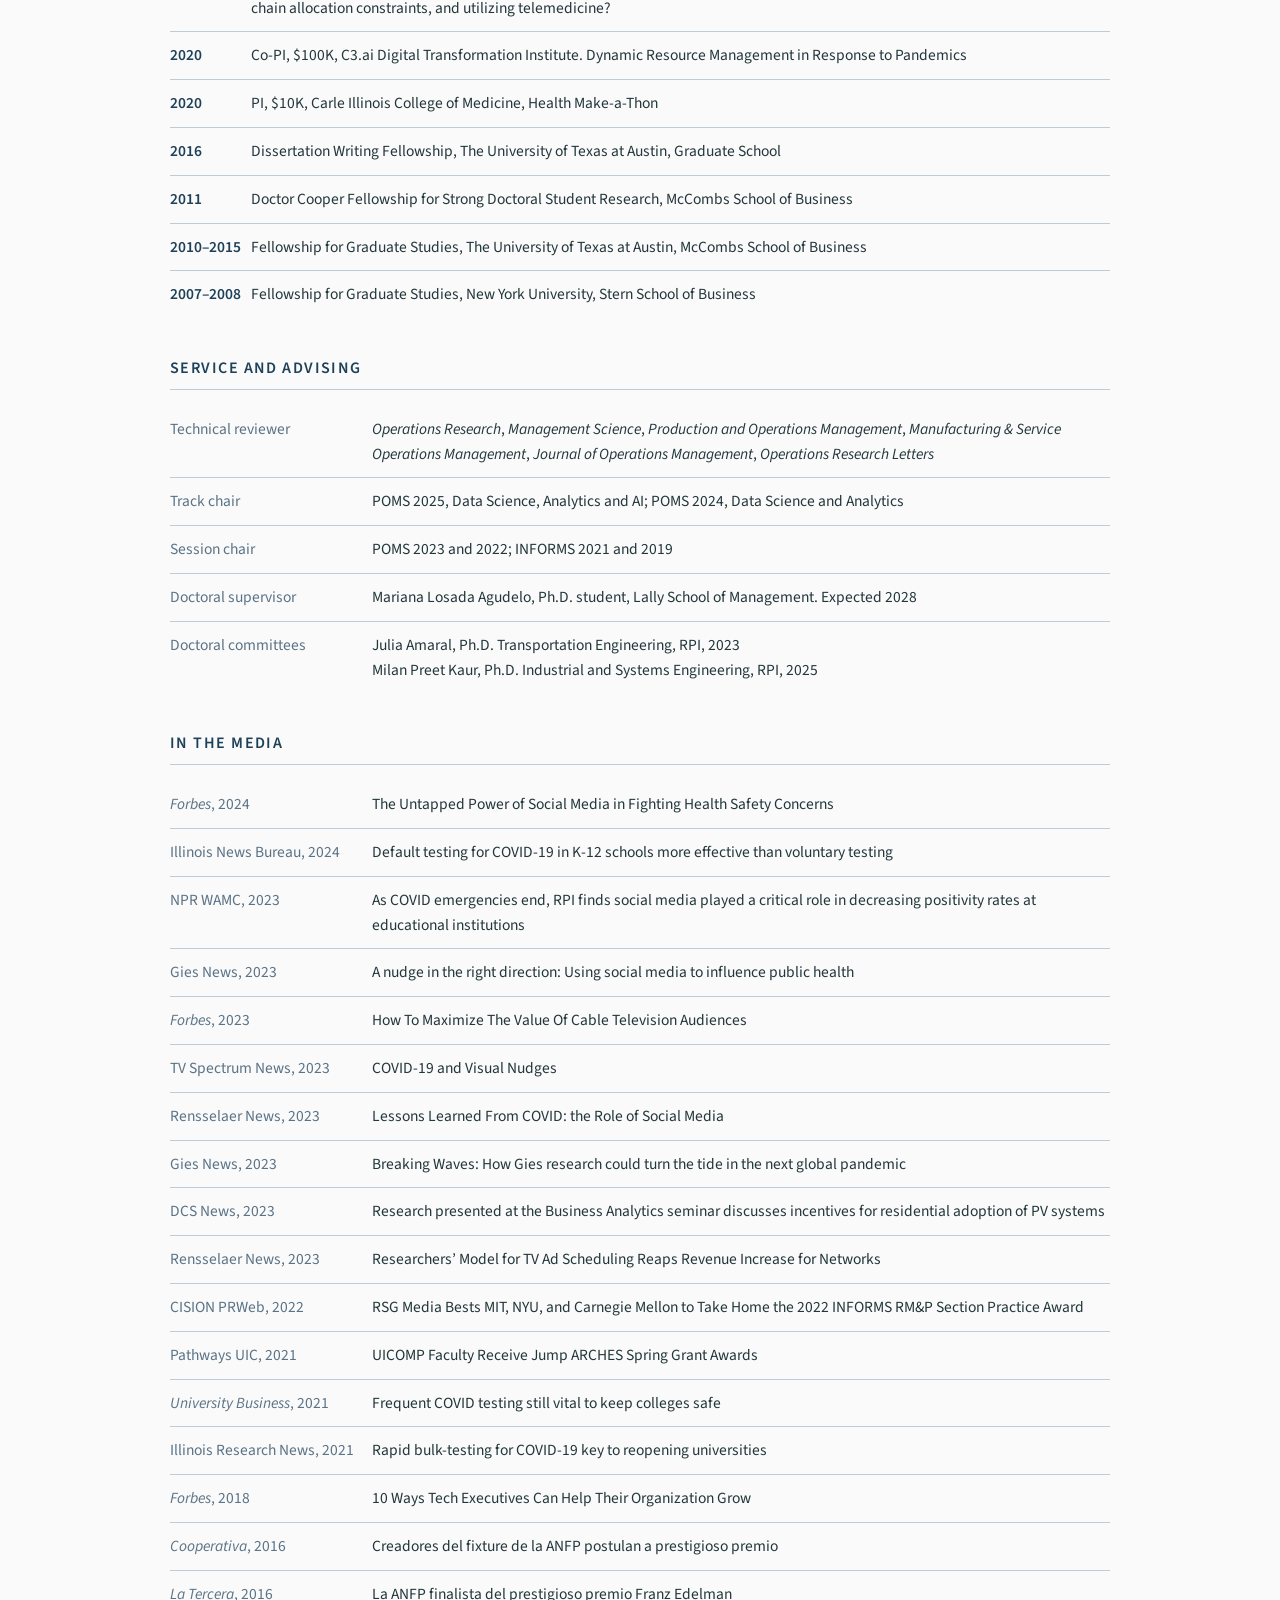
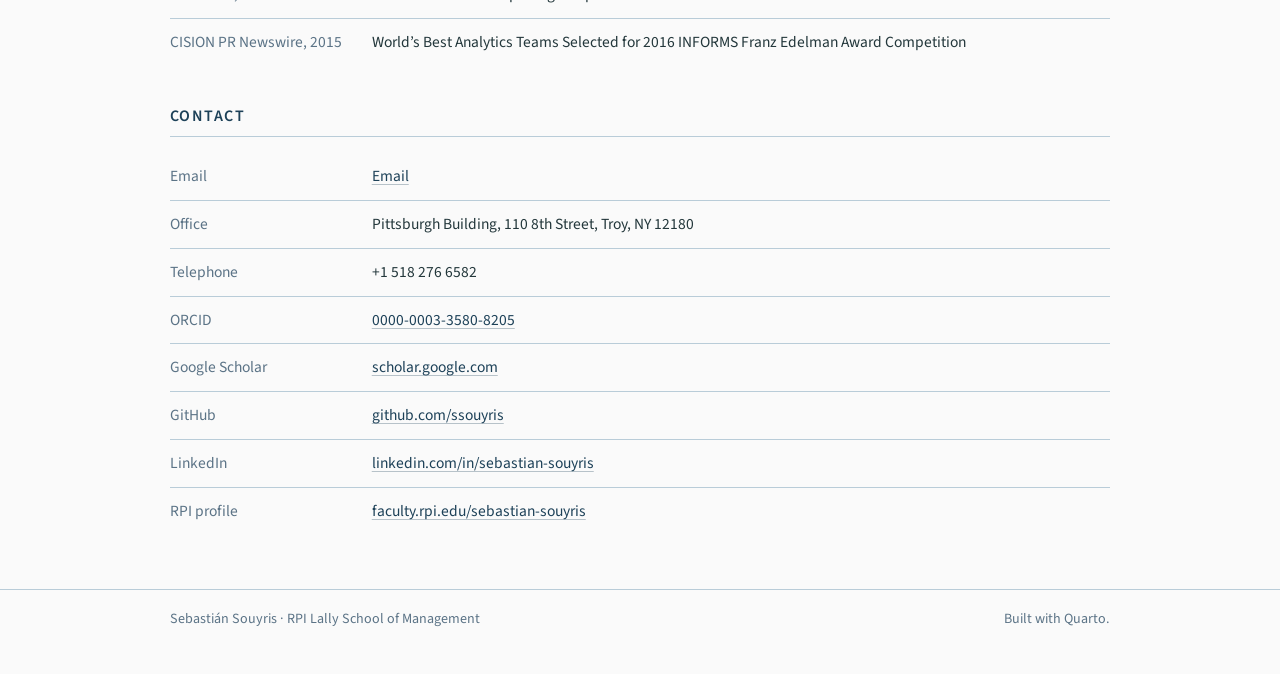
==== commit 37440b42: "Publish 2026-09-21 20:44 UTC (src 2763562)" ====
--- a/cv.html
+++ b/cv.html
@@ -176,16 +176,16 @@
        `lead` drops the hairline `.jumps` draws above itself, which
        separated the index from a page head that no longer exists.
 
-       TWO CHIPS ARE NOT SECTIONS. "pdf" leaves the site, so it alone
-       carries `target`/`rel`; the site's rule is that only a link that
-       leaves it opens a window. "Publications" goes to
+       TWO CHIPS ARE NOT SECTIONS. "Download PDF" closes the row, after
+       the last section. It leaves the site, so it alone carries
+       `target`/`rel`; the site's rule is that only a link that leaves
+       it opens a window. "Publications" goes to
        publications.html, which left the nav bar in September 2026: this
        page lists grants, awards and press and names no paper, which
        makes it the likeliest place to want the full list. It sits where
        a publications section would, between Industry and Affiliations. -->
   <nav class="jumps lead" aria-label="Sections and related links">
     <div class="chips">
-      <a href="https://rpi.box.com/s/ws2qehr54d5icou5kx9tjodp3u2fgahl" target="_blank" rel="noopener" aria-label="pdf of the curriculum vitae">pdf</a>
       <a href="#about">About</a>
       <a href="#education">Education</a>
       <a href="#academic">Academic</a>
@@ -197,6 +197,7 @@
       <a href="#service">Service</a>
       <a href="#media">Media</a>
       <a href="#contact">Contact</a>
+      <a href="https://rpi.box.com/s/ws2qehr54d5icou5kx9tjodp3u2fgahl" target="_blank" rel="noopener" aria-label="Download PDF of the curriculum vitae">Download PDF</a>
     </div>
   </nav>
 
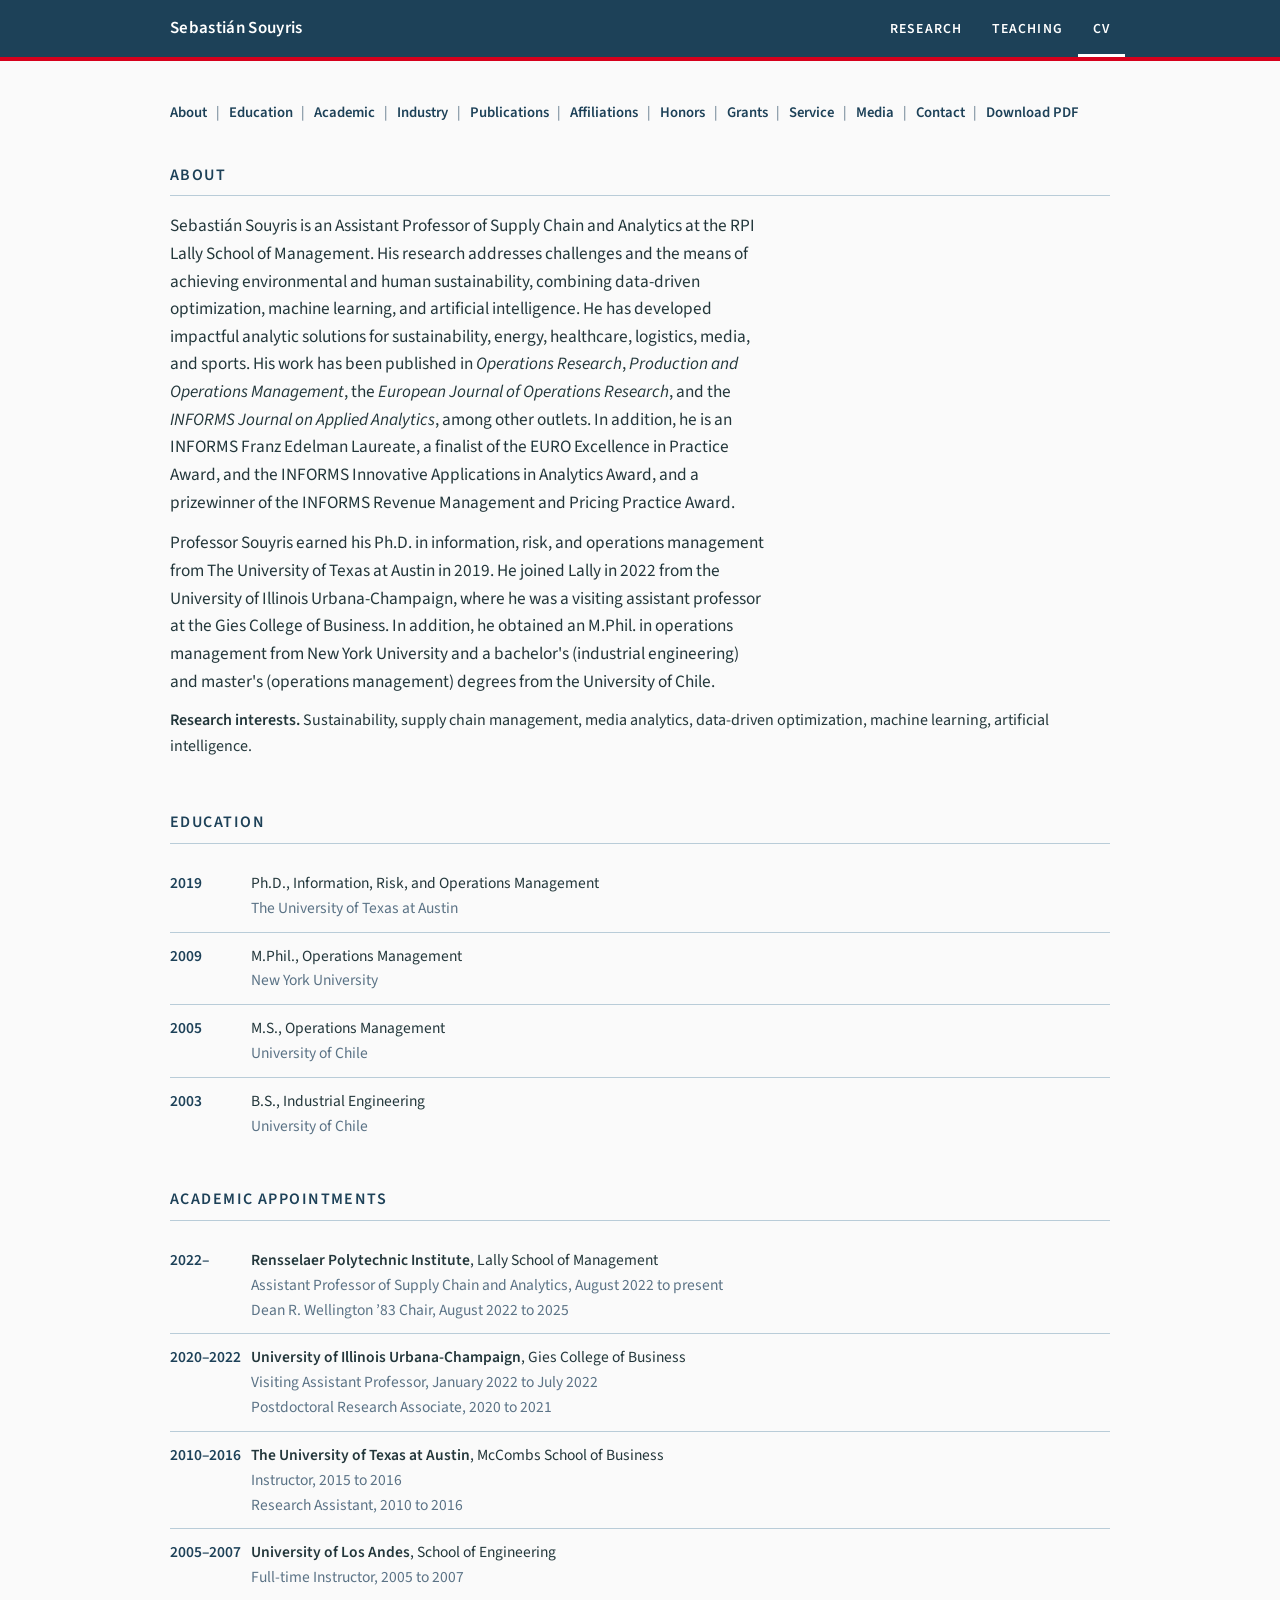
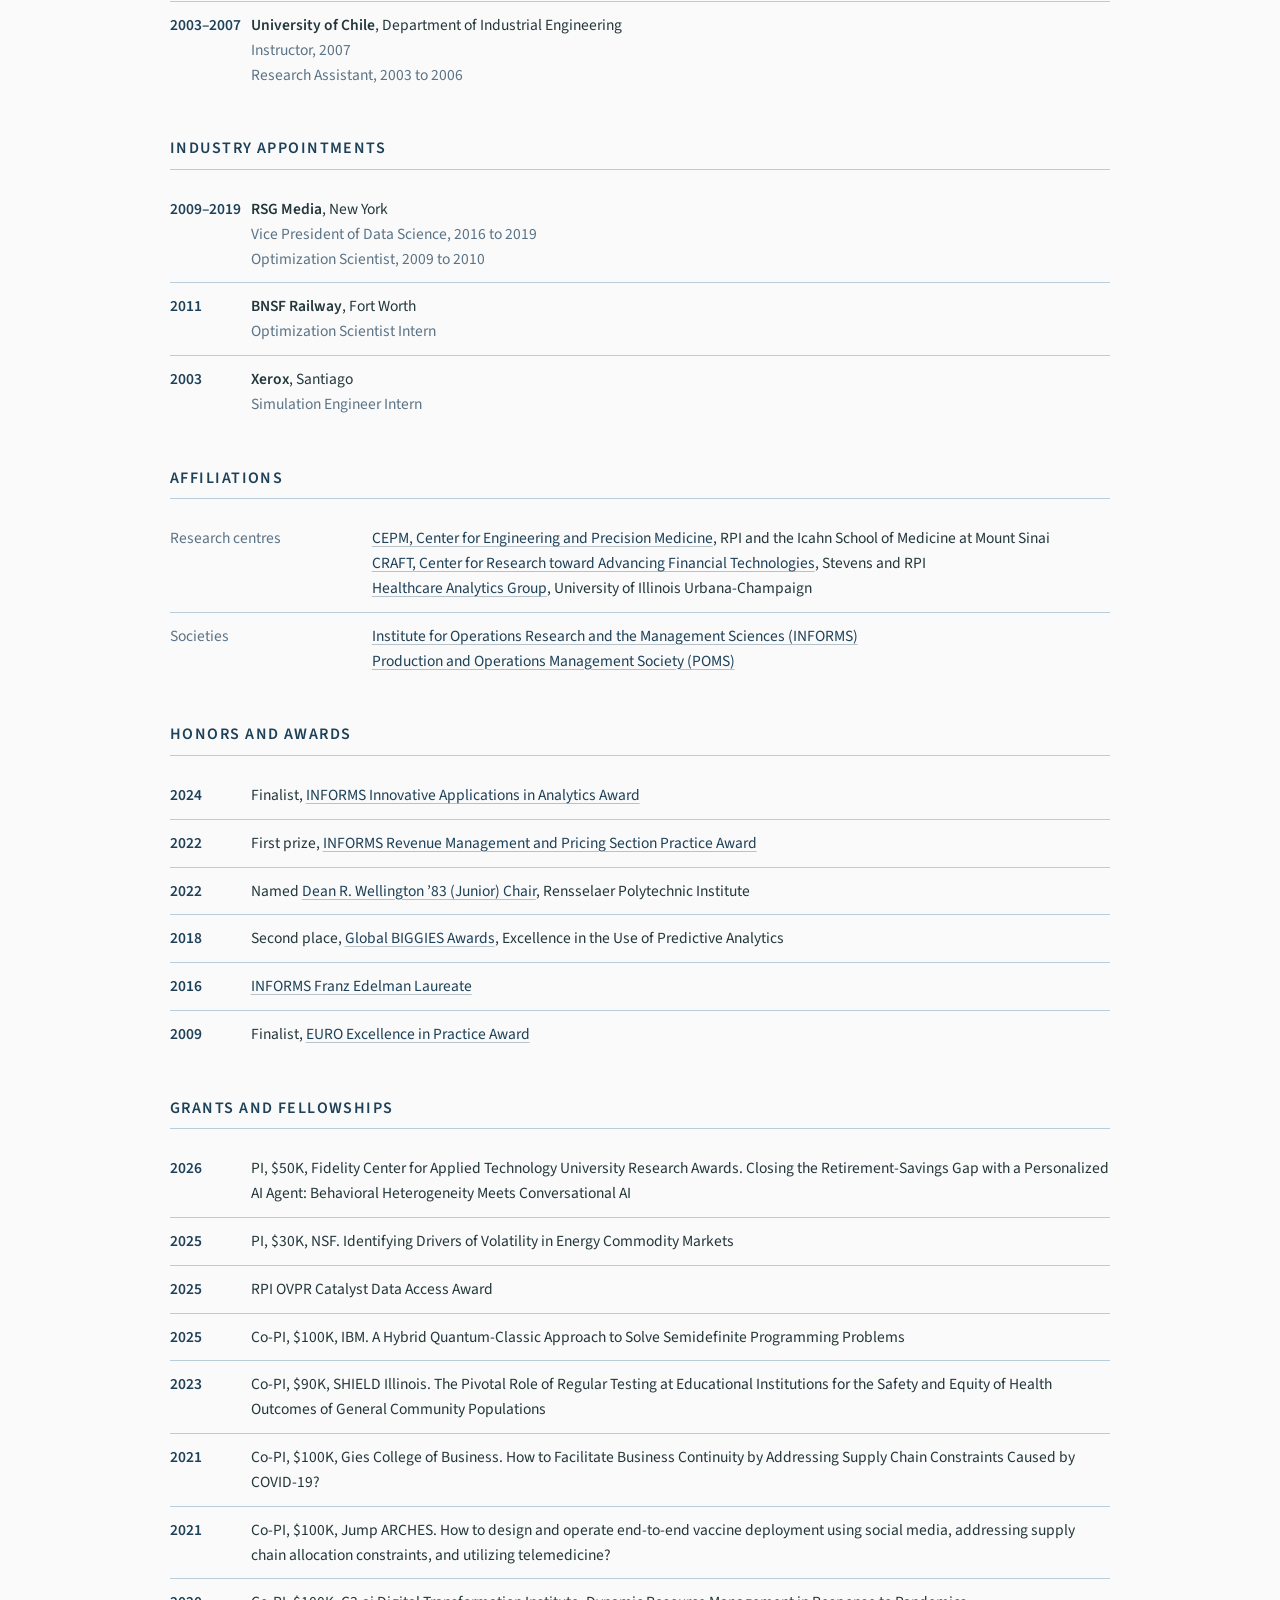
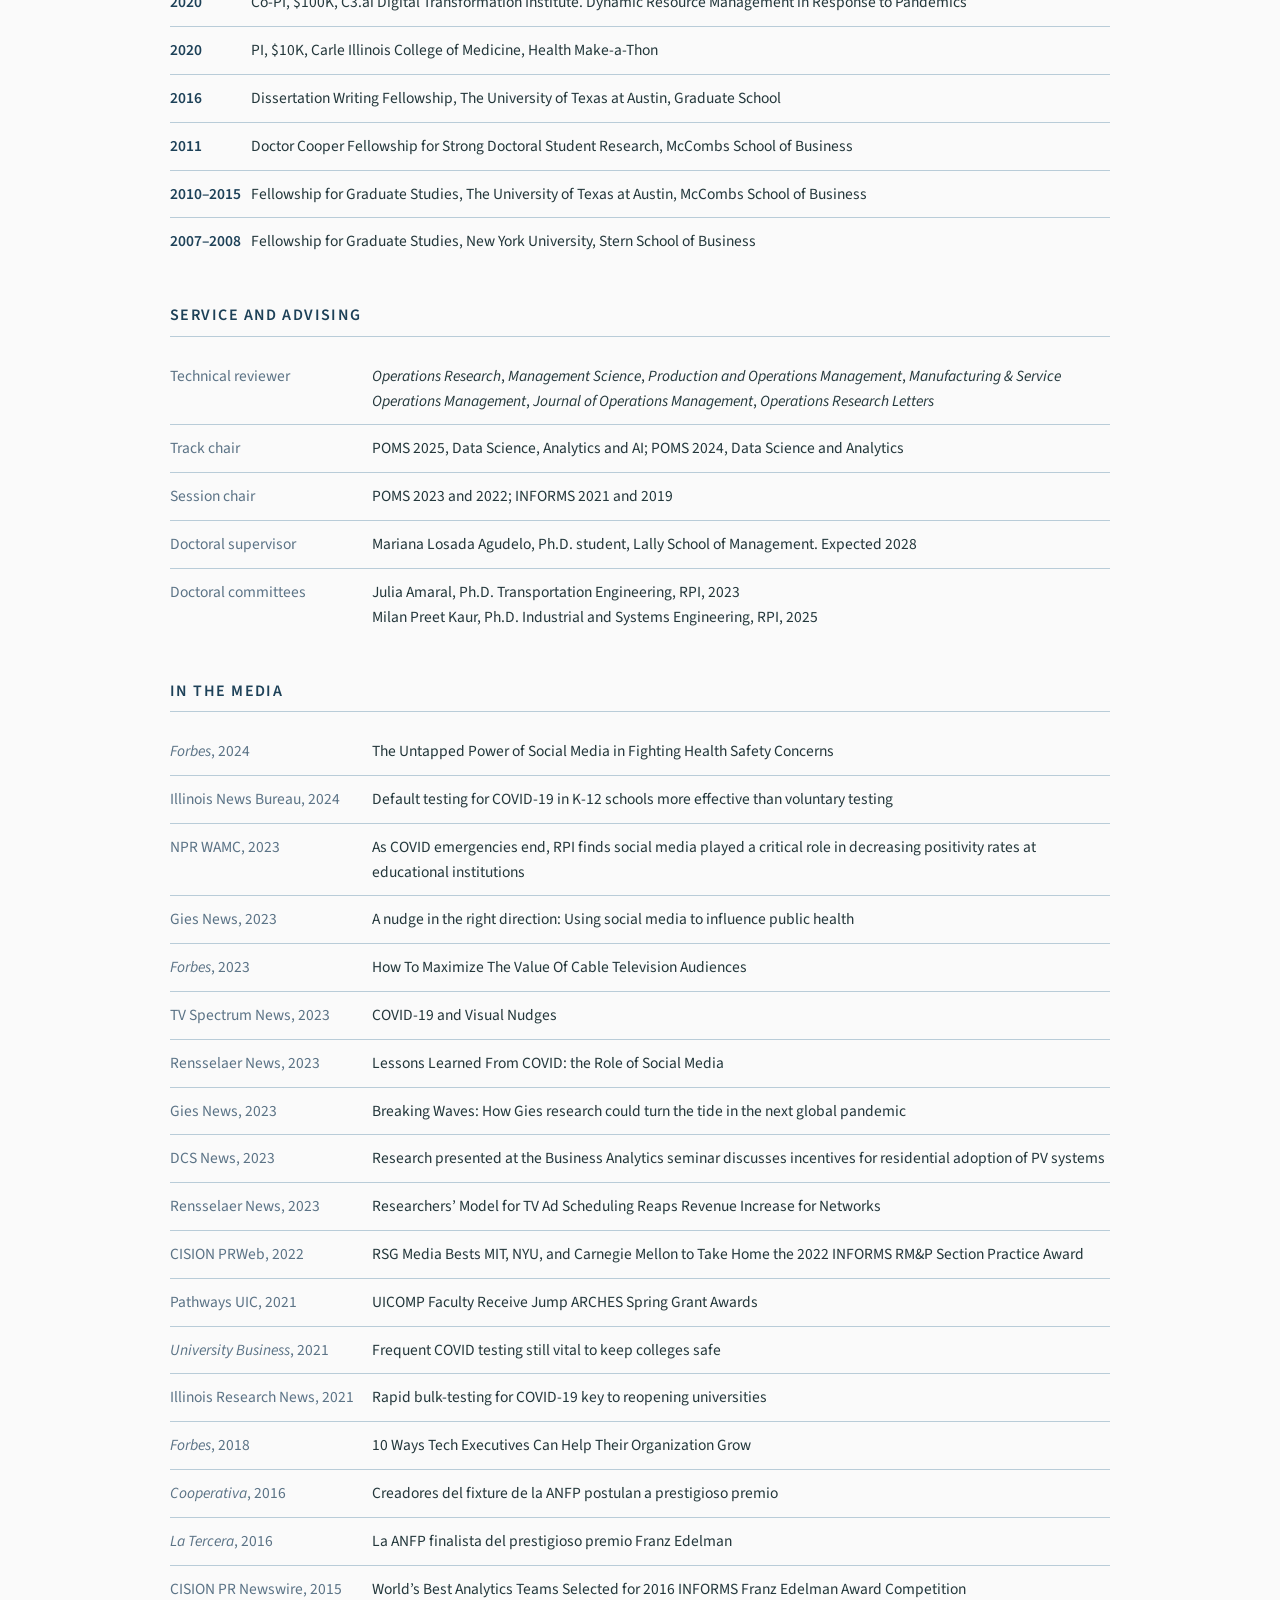
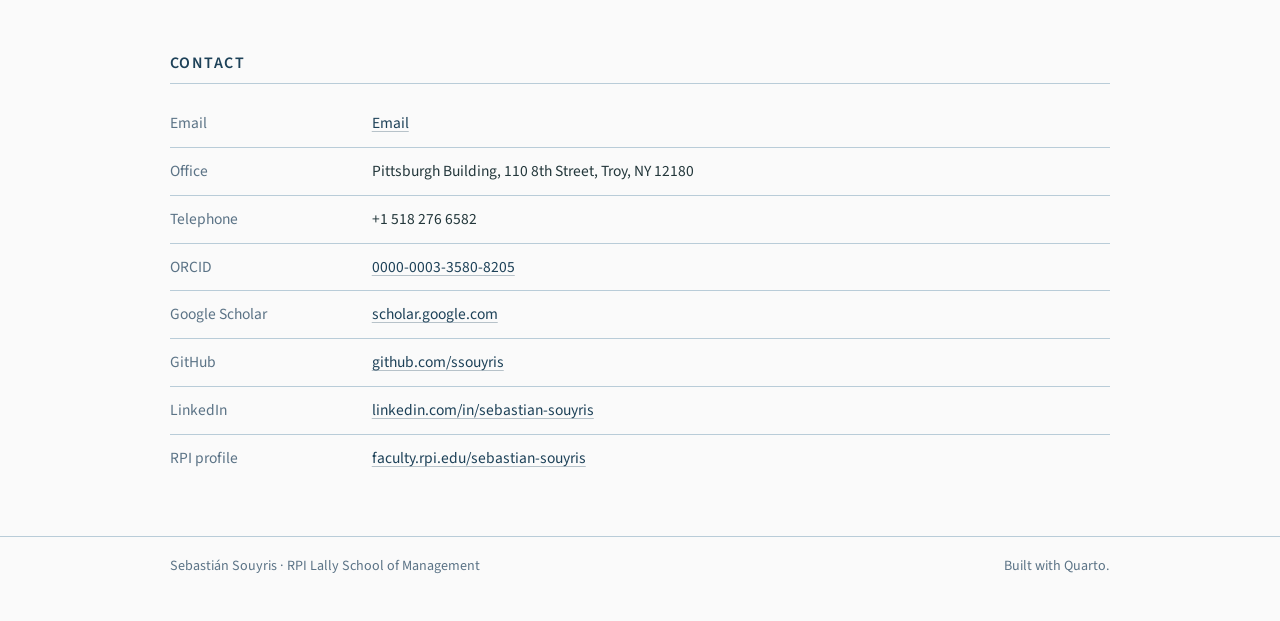
==== commit 84b070fa: "Publish 2026-11-12 00:53 UTC (src 9e0cca5)" ====
--- a/cv.html
+++ b/cv.html
@@ -407,7 +407,7 @@
 </tr>
 <tr class="even">
 <td class="yr">2025</td>
-<td>PI, $30K, CRAFT. Identifying Drivers of Volatility in Energy Commodity Markets</td>
+<td>PI, $30K, NSF. Identifying Drivers of Volatility in Energy Commodity Markets</td>
 </tr>
 <tr class="odd">
 <td class="yr">2025</td>
@@ -415,7 +415,7 @@
 </tr>
 <tr class="even">
 <td class="yr">2025</td>
-<td>Co-PI, $100K, IBM-RPI FCRC Track-4. A Hybrid Quantum-Classic Approach to Solve Semidefinite Programming Problems</td>
+<td>Co-PI, $100K, IBM. A Hybrid Quantum-Classic Approach to Solve Semidefinite Programming Problems</td>
 </tr>
 <tr class="odd">
 <td class="yr">2023</td>
--- a/assets/site.css
+++ b/assets/site.css
@@ -389,7 +389,7 @@
 .hero-text { grid-column: 1; grid-row: 1; }
 /* The chips span BOTH columns. Held to column 1 they were confined to
    the text's 540px and the sixth one wrapped to a second line; across
-   the full 940px the six sit on one row, and the run of pills anchors
+   the full 940px the six sit on one row, and the run of links anchors
    the whole hero block rather than just the prose half. */
 .hero .chips { grid-column: 1 / -1; grid-row: 2; }
 .hero img.portrait {
@@ -428,20 +428,23 @@
 .hero p.bio { margin: 0 0 14px; max-width: var(--bio-measure); }
 .hero p.bio:last-child { margin-bottom: 0; }
 
-.chips { display: flex; flex-wrap: wrap; gap: 8px; margin: 22px 0 0; }
-.chips a {
-  border: 1px solid var(--gray); background: #fff; color: var(--deckblue);
-  padding: 5px 13px; border-radius: 999px; font-size: .87rem;
-  text-decoration: none; font-weight: 600;
-}
-/* BLUE IS THE DEFAULT PILL, not red. A filled pill is a strong shape
-   and red made it an alert; the deck blue is the nav bar's own colour,
-   so a filled pill reads as part of the site. Red survives as a line,
-   in the nav underline and the hero rule, where it points rather than
-   fills. */
-.chips a:hover, .chips a:focus {
-  background: var(--deckblue); border-color: var(--deckblue); color: #fff;
-  text-decoration: none;
+.chips {
+  display: flex; flex-wrap: wrap; align-items: baseline;
+  gap: 4px 0; margin: 22px 0 0; font-size: .92rem;
+}
+.chips a { font-weight: 600; }
+/* PLAIN LINKS WITH A BAR BETWEEN THEM [Sebastián, 23 September 2026].
+   They were pills until then, a bordered rounded box per link, and the
+   pill had come to read as a template's shape. The bar is drawn by the
+   stylesheet so the markup of every row stays a bare list of links.
+   It is inline-block, so the link's hover underline does not run under
+   it, and the `/ ""` gives it empty alternative text, so a screen
+   reader does not announce "vertical line" between links. A row that
+   wraps opens its second line with a bar. */
+.chips a + a::before {
+  content: "|"; content: "|" / "";
+  display: inline-block; margin: 0 .6em;
+  color: var(--muted); font-weight: 400;
 }
 /* `.chips span` was here, for a chip that is a label rather than a link.
    No such chip exists on any page [measured], so the rule is gone. The
@@ -454,8 +457,8 @@
    the sixth one except by scrolling past five. Every other page here is
    one or two screens and needs nothing.
 
-   It reuses the pill rather than inventing a second shape, and the row
-   is LABELLED instead of arrowed. Ten chips each carrying a down-arrow
+   It reuses the chip row rather than inventing a second shape, and the row
+   is LABELLED instead of arrowed. Ten links each carrying a down-arrow
    is ten decorative characters in one line; the eyebrow says the same
    thing once, in the uppercase letterspaced treatment the section
    headings already use, so the row reads as a heading with its contents
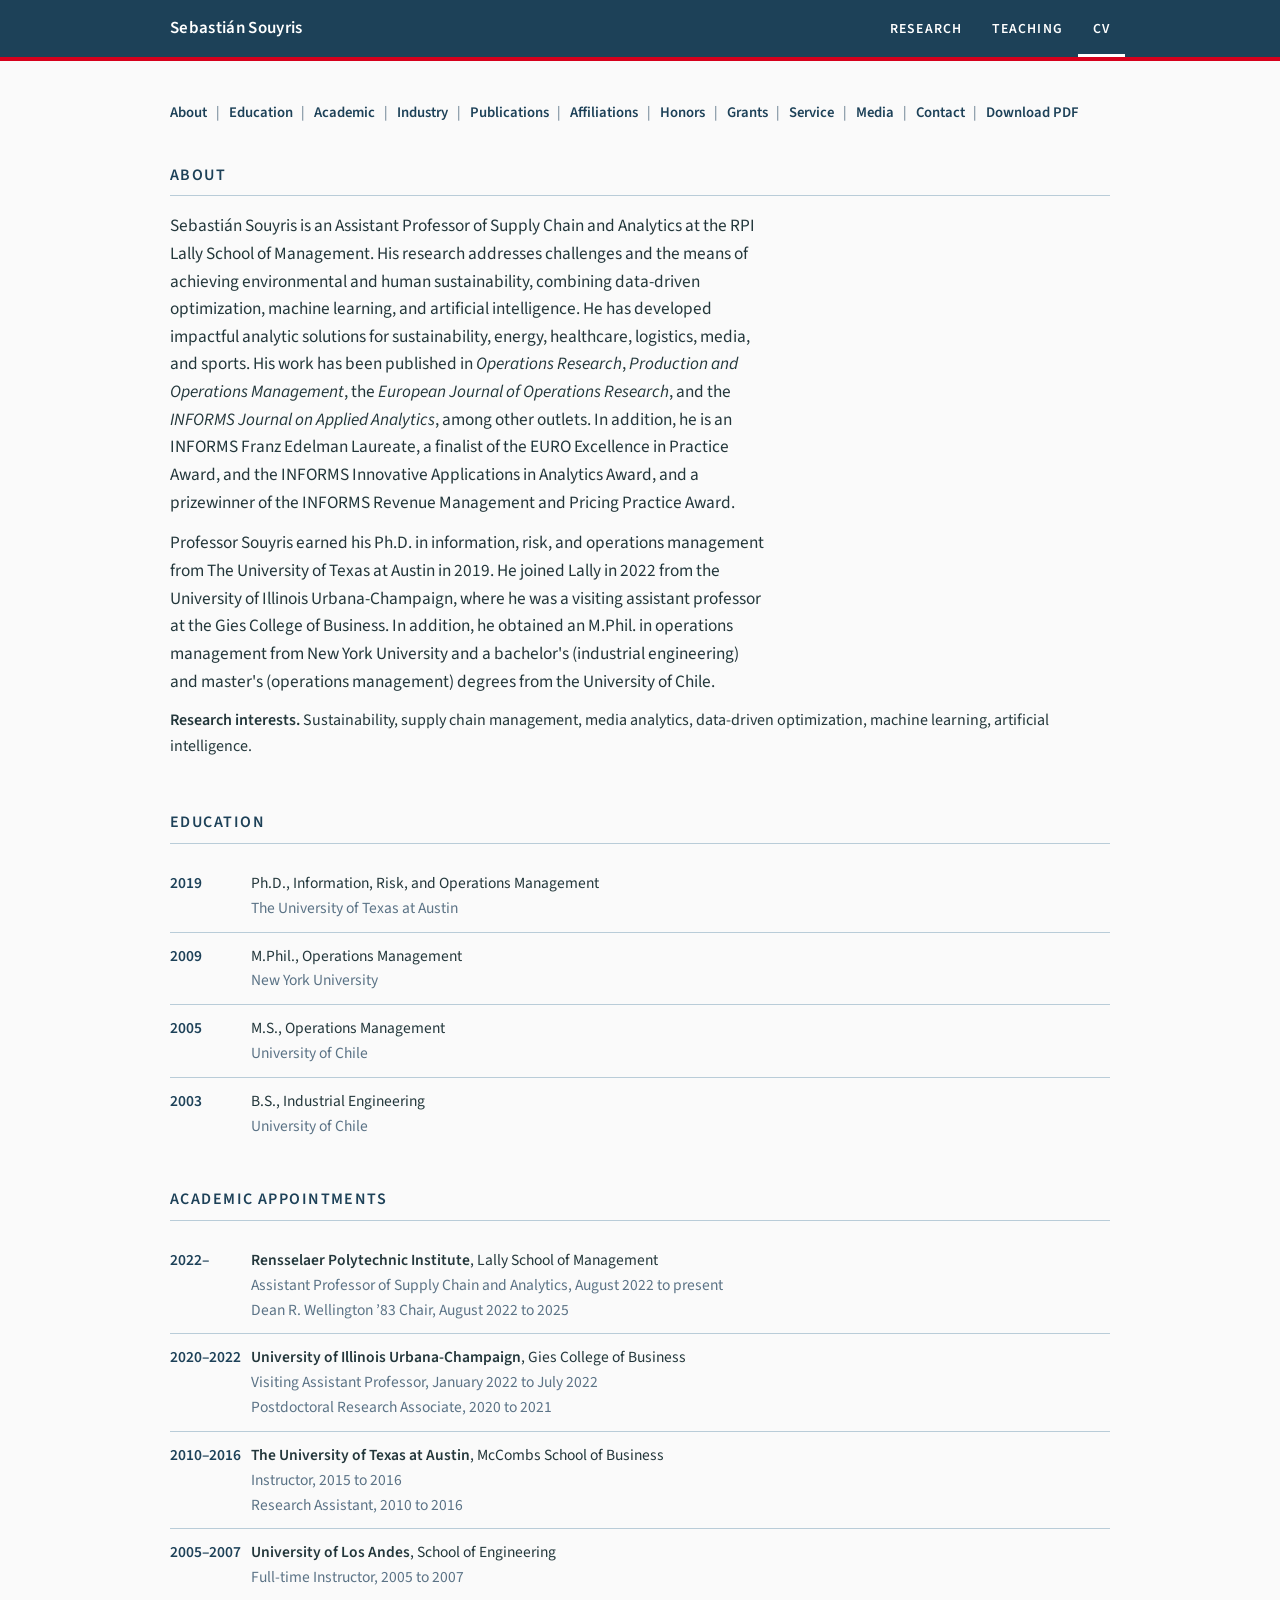
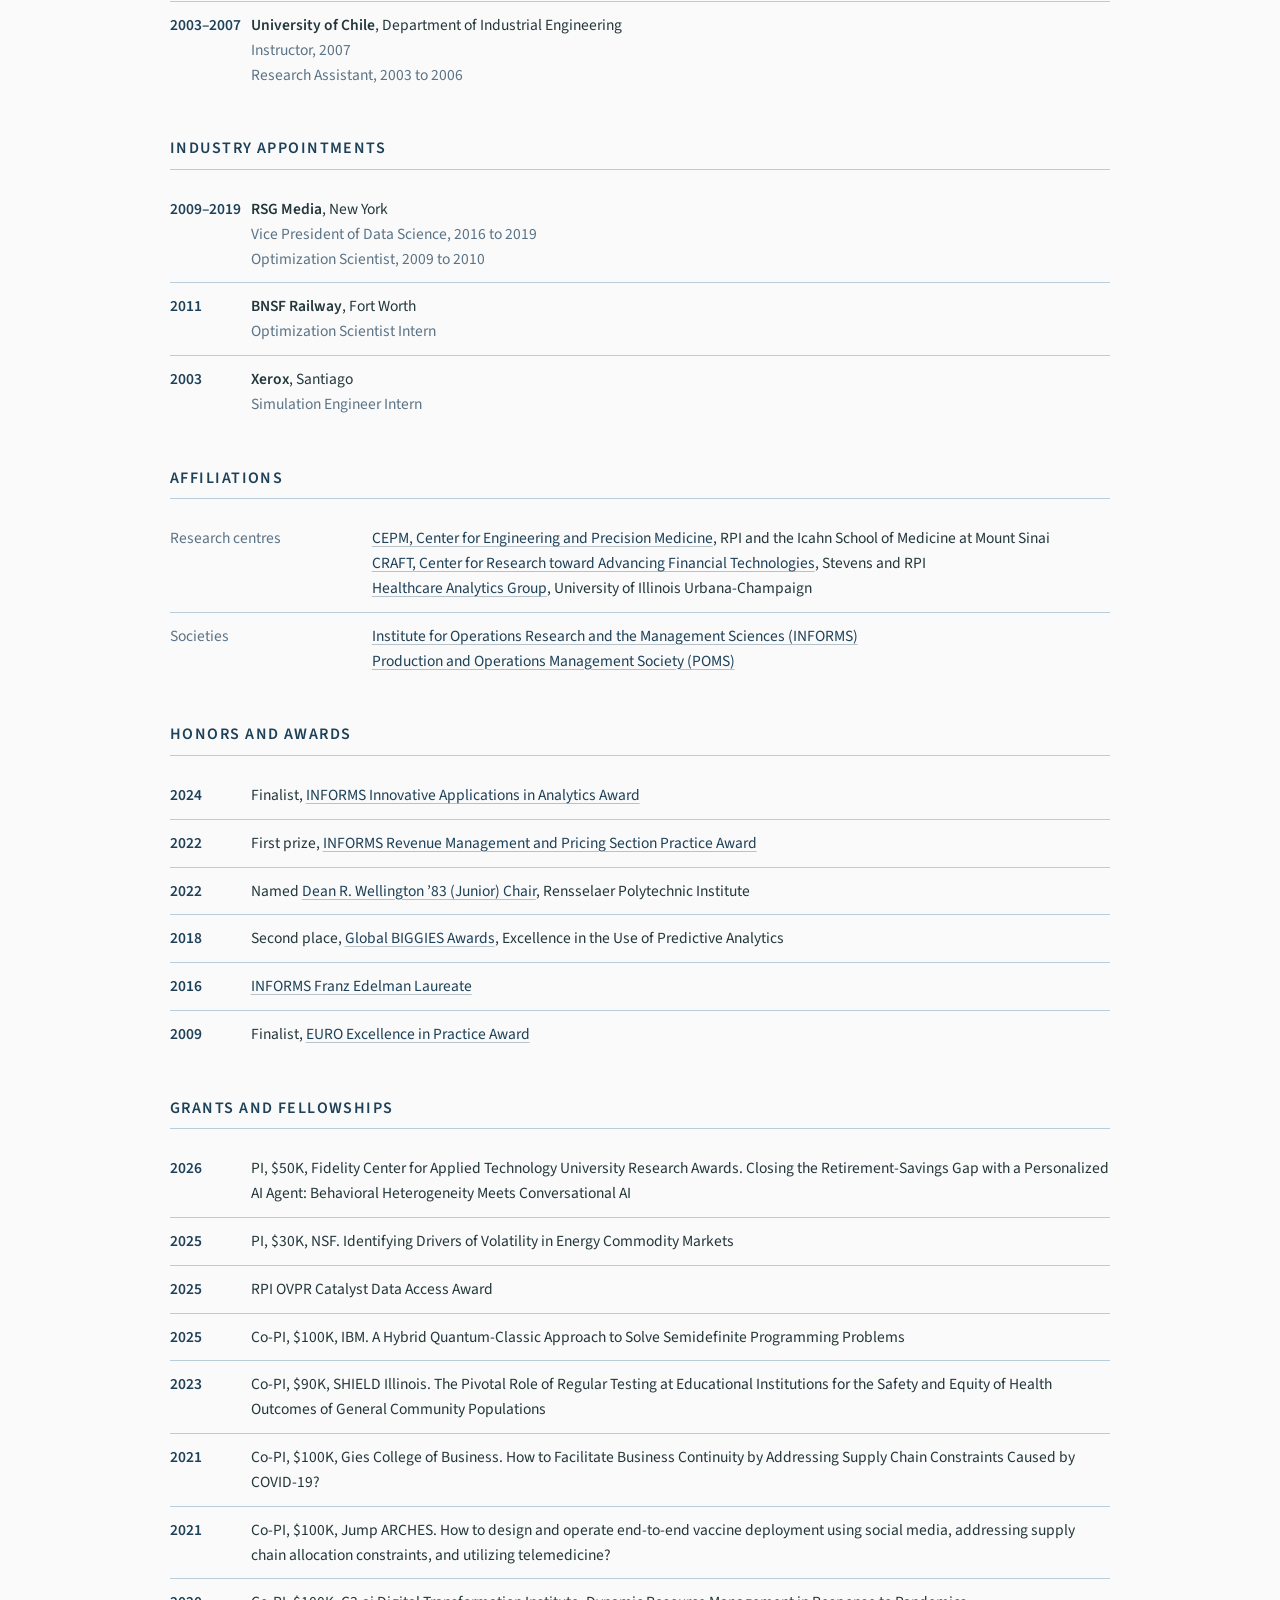
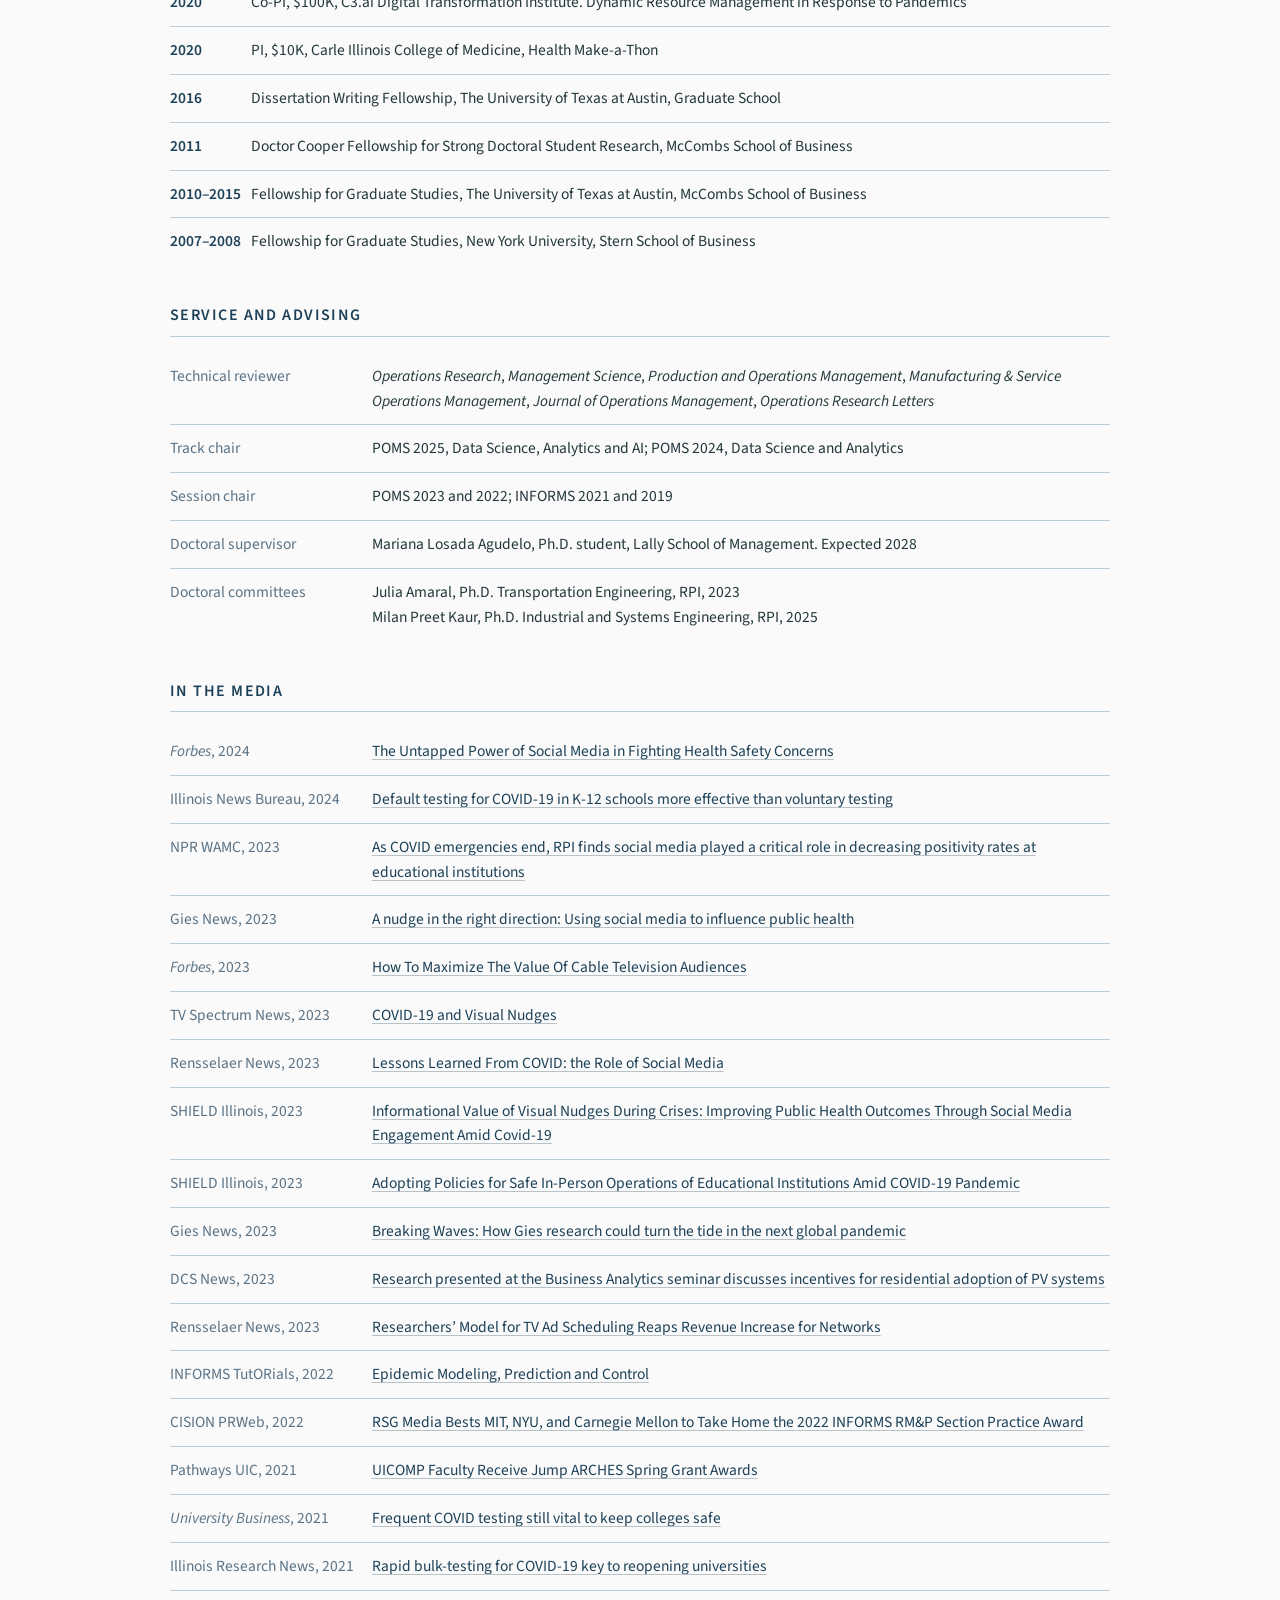
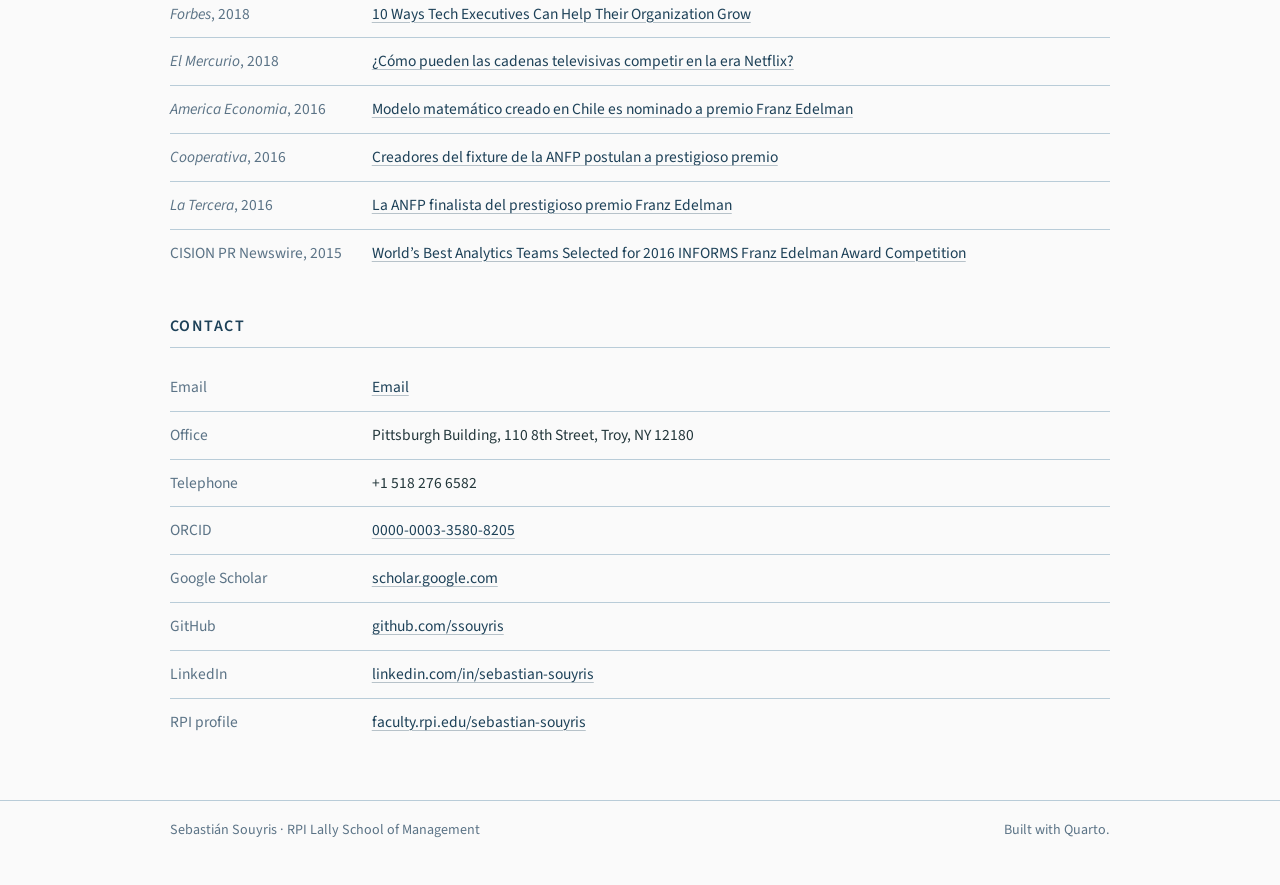
==== commit 6e08368a: "Publish 2026-11-12 22:09 UTC (src 8c2e202)" ====
--- a/cv.html
+++ b/cv.html
@@ -500,75 +500,95 @@
 <tbody>
 <tr class="odd">
 <td class="out"><em>Forbes</em>, 2024</td>
-<td>The Untapped Power of Social Media in Fighting Health Safety Concerns</td>
+<td><a href="https://www.forbes.com/sites/forbestechcouncil/2024/03/21/the-untapped-power-of-social-media-in-fighting-health-safety-concerns/?sh=314e1ed88f3d" target="_blank" rel="noopener">The Untapped Power of Social Media in Fighting Health Safety Concerns</a></td>
 </tr>
 <tr class="even">
 <td class="out">Illinois News Bureau, 2024</td>
-<td>Default testing for COVID-19 in K-12 schools more effective than voluntary testing</td>
+<td><a href="https://news.illinois.edu/view/6367/736807543" target="_blank" rel="noopener">Default testing for COVID-19 in K-12 schools more effective than voluntary testing</a></td>
 </tr>
 <tr class="odd">
 <td class="out">NPR WAMC, 2023</td>
-<td>As COVID emergencies end, RPI finds social media played a critical role in decreasing positivity rates at educational institutions</td>
+<td><a href="https://www.wamc.org/news/2023-05-08/as-covid-emergencies-end-rpi-finds-social-media-played-critical-role-in-decreasing-positivity-rates-at-educational-institutions" target="_blank" rel="noopener">As COVID emergencies end, RPI finds social media played a critical role in decreasing positivity rates at educational institutions</a></td>
 </tr>
 <tr class="even">
 <td class="out">Gies News, 2023</td>
-<td>A nudge in the right direction: Using social media to influence public health</td>
+<td><a href="https://giesbusiness.illinois.edu/news/2023/04/26/a-nudge-in-the-right-direction-using-social-media-to-influence-public-health" target="_blank" rel="noopener">A nudge in the right direction: Using social media to influence public health</a></td>
 </tr>
 <tr class="odd">
 <td class="out"><em>Forbes</em>, 2023</td>
-<td>How To Maximize The Value Of Cable Television Audiences</td>
+<td><a href="https://www.forbes.com/sites/forbestechcouncil/2023/04/26/how-to-maximize-the-value-of-cable-television-audiences/?sh=5a58f1ad617a" target="_blank" rel="noopener">How To Maximize The Value Of Cable Television Audiences</a></td>
 </tr>
 <tr class="even">
 <td class="out">TV Spectrum News, 2023</td>
-<td>COVID-19 and Visual Nudges</td>
+<td><a href="https://www.youtube.com/watch?v=taPKWo7XyiA" target="_blank" rel="noopener">COVID-19 and Visual Nudges</a></td>
 </tr>
 <tr class="odd">
 <td class="out">Rensselaer News, 2023</td>
-<td>Lessons Learned From COVID: the Role of Social Media</td>
+<td><a href="https://news.rpi.edu/content/2023/04/11/lessons-learned-covid-role-social-media" target="_blank" rel="noopener">Lessons Learned From COVID: the Role of Social Media</a></td>
+</tr>
+<tr class="even">
+<td class="out">SHIELD Illinois, 2023</td>
+<td><a href="https://www.youtube.com/watch?v=KbieR_MyJks" target="_blank" rel="noopener">Informational Value of Visual Nudges During Crises: Improving Public Health Outcomes Through Social Media Engagement Amid Covid-19</a></td>
+</tr>
+<tr class="odd">
+<td class="out">SHIELD Illinois, 2023</td>
+<td><a href="https://www.youtube.com/watch?v=V9cbIhIrx6g" target="_blank" rel="noopener">Adopting Policies for Safe In-Person Operations of Educational Institutions Amid COVID-19 Pandemic</a></td>
 </tr>
 <tr class="even">
 <td class="out">Gies News, 2023</td>
-<td>Breaking Waves: How Gies research could turn the tide in the next global pandemic</td>
+<td><a href="https://giesbusiness.illinois.edu/news/2023/03/06/breaking-waves-how-gies-research-could-turn-the-tide-in-the-next-global-pandemic" target="_blank" rel="noopener">Breaking Waves: How Gies research could turn the tide in the next global pandemic</a></td>
 </tr>
 <tr class="odd">
 <td class="out">DCS News, 2023</td>
-<td>Research presented at the Business Analytics seminar discusses incentives for residential adoption of PV systems</td>
+<td><a href="https://cqn.uchile.cl/detail/NQ==/MTU5MA==/MTY=/articulo-presentado-en-seminario-academico-de-business-analytics-analiza-los-incentivos-para-la-adopcion-residencial-de-sistemas-fotovoltaicos" target="_blank" rel="noopener">Research presented at the Business Analytics seminar discusses incentives for residential adoption of PV systems</a></td>
 </tr>
 <tr class="even">
 <td class="out">Rensselaer News, 2023</td>
-<td>Researchers’ Model for TV Ad Scheduling Reaps Revenue Increase for Networks</td>
-</tr>
-<tr class="odd">
+<td><a href="https://news.rpi.edu/content/2023/02/21/researchers%E2%80%99-model-tv-ad-scheduling-reaps-revenue-increase-networks" target="_blank" rel="noopener">Researchers’ Model for TV Ad Scheduling Reaps Revenue Increase for Networks</a></td>
+</tr>
+<tr class="odd">
+<td class="out">INFORMS TutORials, 2022</td>
+<td><a href="https://youtu.be/Prhu6LWVTEo" target="_blank" rel="noopener">Epidemic Modeling, Prediction and Control</a></td>
+</tr>
+<tr class="even">
 <td class="out">CISION PRWeb, 2022</td>
-<td>RSG Media Bests MIT, NYU, and Carnegie Mellon to Take Home the 2022 INFORMS RM&amp;P Section Practice Award</td>
-</tr>
-<tr class="even">
+<td><a href="https://www.prweb.com/releases/rsg_media_bests_mit_nyu_and_carnegie_mellon_to_take_home_the_2022_informs_rm_p_section_practice_award/prweb18772073.htm" target="_blank" rel="noopener">RSG Media Bests MIT, NYU, and Carnegie Mellon to Take Home the 2022 INFORMS RM&amp;P Section Practice Award</a></td>
+</tr>
+<tr class="odd">
 <td class="out">Pathways UIC, 2021</td>
-<td>UICOMP Faculty Receive Jump ARCHES Spring Grant Awards</td>
-</tr>
-<tr class="odd">
+<td><a href="https://peoria.medicine.uic.edu/pathways-uicomp-faculty-receive-jump-arches-spring-grant-awards/" target="_blank" rel="noopener">UICOMP Faculty Receive Jump ARCHES Spring Grant Awards</a></td>
+</tr>
+<tr class="even">
 <td class="out"><em>University Business</em>, 2021</td>
-<td>Frequent COVID testing still vital to keep colleges safe</td>
-</tr>
-<tr class="even">
+<td><a href="https://universitybusiness.com/frequent-covid-testing-still-vital-to-keep-colleges-safe/" target="_blank" rel="noopener">Frequent COVID testing still vital to keep colleges safe</a></td>
+</tr>
+<tr class="odd">
 <td class="out">Illinois Research News, 2021</td>
-<td>Rapid bulk-testing for COVID-19 key to reopening universities</td>
-</tr>
-<tr class="odd">
+<td><a href="https://news.illinois.edu/view/6367/471635836" target="_blank" rel="noopener">Rapid bulk-testing for COVID-19 key to reopening universities</a></td>
+</tr>
+<tr class="even">
 <td class="out"><em>Forbes</em>, 2018</td>
-<td>10 Ways Tech Executives Can Help Their Organization Grow</td>
-</tr>
-<tr class="even">
+<td><a href="https://www.forbes.com/sites/forbestechcouncil/2018/05/18/10-ways-tech-executives-can-help-their-organization-grow/?sh=421957c5d259" target="_blank" rel="noopener">10 Ways Tech Executives Can Help Their Organization Grow</a></td>
+</tr>
+<tr class="odd">
+<td class="out"><em>El Mercurio</em>, 2018</td>
+<td><a href="https://www.dropbox.com/s/2zldobq8p9sdul5/Netflix%20%281%29.pdf?dl=0" target="_blank" rel="noopener">¿Cómo pueden las cadenas televisivas competir en la era Netflix?</a></td>
+</tr>
+<tr class="even">
+<td class="out"><em>America Economia</em>, 2016</td>
+<td><a href="https://mba.americaeconomia.com/articulos/notas/modelo-matematico-creado-en-chile-es-nominado-premio-franz-edelman" target="_blank" rel="noopener">Modelo matemático creado en Chile es nominado a premio Franz Edelman</a></td>
+</tr>
+<tr class="odd">
 <td class="out"><em>Cooperativa</em>, 2016</td>
-<td>Creadores del fixture de la ANFP postulan a prestigioso premio</td>
-</tr>
-<tr class="odd">
+<td><a href="https://www.alairelibre.cl/noticias/deportes/futbol/anfp/creadores-del-fixture-de-la-anfp-postulan-a-prestigioso-premio/2016-03-28/121703.html" target="_blank" rel="noopener">Creadores del fixture de la ANFP postulan a prestigioso premio</a></td>
+</tr>
+<tr class="even">
 <td class="out"><em>La Tercera</em>, 2016</td>
-<td>La ANFP finalista del prestigioso premio Franz Edelman</td>
-</tr>
-<tr class="even">
+<td><a href="https://www.latercera.com/noticia/la-anfp-finalista-del-prestigioso-premio-franz-edelman/" target="_blank" rel="noopener">La ANFP finalista del prestigioso premio Franz Edelman</a></td>
+</tr>
+<tr class="odd">
 <td class="out">CISION PR Newswire, 2015</td>
-<td>World’s Best Analytics Teams Selected for 2016 INFORMS Franz Edelman Award Competition</td>
+<td><a href="https://www.prnewswire.com/news-releases/worlds-best-analytics-teams-selected-for-2016-informs-franz-edelman-award-competition-300192349.html" target="_blank" rel="noopener">World’s Best Analytics Teams Selected for 2016 INFORMS Franz Edelman Award Competition</a></td>
 </tr>
 </tbody>
 </table>
